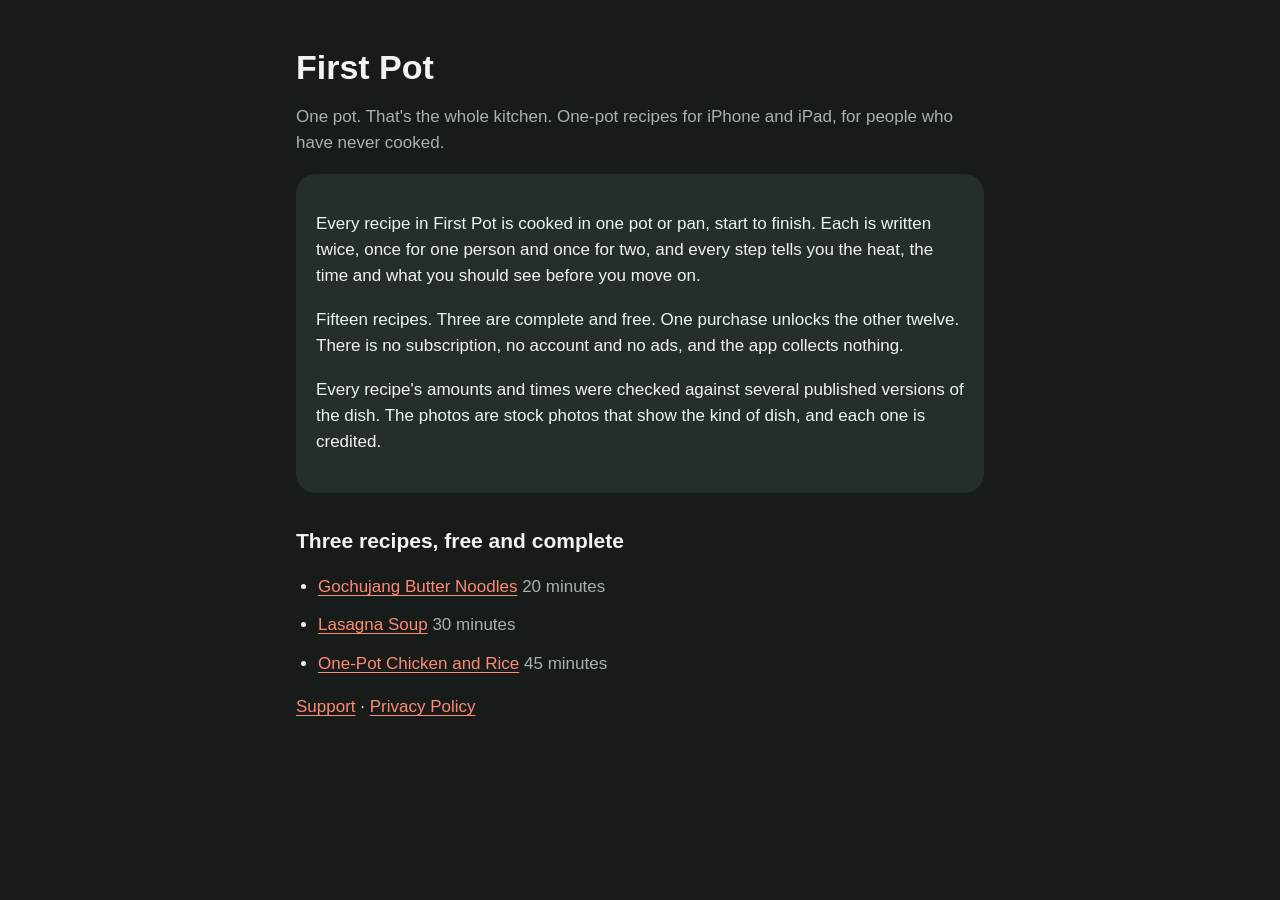
==== index.html @ 1d341f13 "Add the three free recipes as pages, and list them on the home page Co-Authored-By: Claude Fable 5.2" ====
<!doctype html>
<html lang="en">
<head>
<meta charset="utf-8">
<meta name="viewport" content="width=device-width, initial-scale=1">
<title>First Pot</title>
<link rel="stylesheet" href="style.css">
</head>
<body>
<main>
<h1>First Pot</h1>
<p class="muted">One pot. That's the whole kitchen. One-pot recipes for iPhone and iPad, for people who have never cooked.</p>
<div class="card">
<p>Every recipe in First Pot is cooked in one pot or pan, start to finish. Each is written twice, once for one person and once for two, and every step tells you the heat, the time and what you should see before you move on.</p>
<p>Fifteen recipes. Three are complete and free. One purchase unlocks the other twelve. There is no subscription, no account and no ads, and the app collects nothing.</p>
<p>Every recipe's amounts and times were checked against several published versions of the dish. The photos are stock photos that show the kind of dish, and each one is credited.</p>
</div>
<!-- recipes:start -->
<h2>Three recipes, free and complete</h2>
<ul>
<li><a href="recipes/gochujang-butter-noodles.html">Gochujang Butter Noodles</a> <span class="muted">20 minutes</span></li>
<li><a href="recipes/lasagna-soup.html">Lasagna Soup</a> <span class="muted">30 minutes</span></li>
<li><a href="recipes/one-pot-chicken-and-rice.html">One-Pot Chicken and Rice</a> <span class="muted">45 minutes</span></li>
</ul>
<!-- recipes:end -->
<p><a href="support.html">Support</a> &middot; <a href="privacy.html">Privacy Policy</a></p>
</main>
</body>
</html>
---- style.css ----
:root { color-scheme: dark; --bg: #171c1a; --fg: #f1f3ee; --muted: #a9b2ad; --card: #262e2b; --link: #ff8a73; }
* { box-sizing: border-box; }
body { margin: 0; background: var(--bg); color: var(--fg); font: 17px/1.55 -apple-system, BlinkMacSystemFont, "Segoe UI", Roboto, sans-serif; }
main { max-width: 720px; margin: 0 auto; padding: 48px 16px 64px; }
h1 { font-size: 34px; line-height: 1.15; margin: 0 0 8px; font-weight: 600; }
h2 { font-size: 21px; margin: 32px 0 8px; font-weight: 600; }
p, li { color: var(--fg); }
.muted { color: var(--muted); }
.card { background: var(--card); border-radius: 20px; padding: 20px; margin: 16px 0; }
a { color: var(--link); text-underline-offset: 3px; }
nav { display: flex; gap: 16px; margin-bottom: 32px; }
table { width: 100%; border-collapse: collapse; margin: 8px 0 16px; }
th, td { text-align: left; vertical-align: top; padding: 9px 12px 9px 0; border-bottom: 1px solid #3a4440; }
th { color: var(--muted); font-weight: 600; font-size: 15px; }
ol, ul { padding-left: 22px; }
li { margin: 0 0 12px; }
.photo { width: 100%; height: auto; border-radius: 20px; display: block; margin: 16px 0 6px; }
.small { font-size: 14px; margin-top: 0; }
.cue { font-style: normal; color: #7fd1be; }
.facts { margin: 0; display: grid; grid-template-columns: max-content 1fr; gap: 6px 16px; }
.facts dt { color: var(--muted); font-weight: 600; }
.facts dd { margin: 0; }
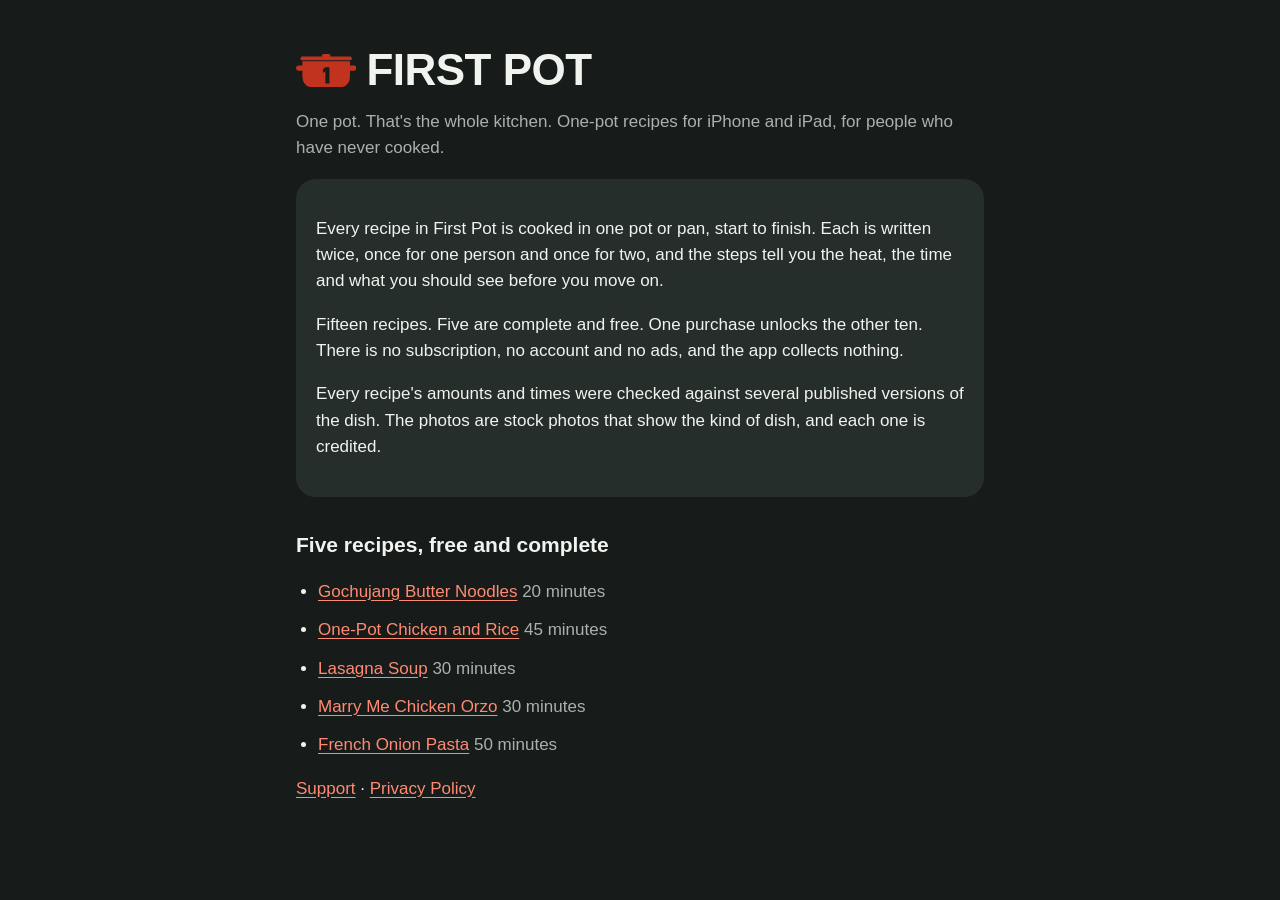
==== commit c6a55ac5: "The 1.1 pages as held for release day Co-Authored-By: Claude Opus 5.5 <noreply@anthropic.com>" ====
--- a/index.html
+++ b/index.html
@@ -8,19 +8,21 @@
 </head>
 <body>
 <main>
-<h1>First Pot</h1>
+<h1 class="wordmark"><svg viewBox="0 0 176 100" aria-hidden="true"><rect x="0.2" y="36.1" width="24.6" height="15.7" rx="7.8"/><rect x="151.2" y="36.1" width="24.6" height="15.7" rx="7.8"/><rect x="13.1" y="10.1" width="149.9" height="11.2" rx="5.6"/><rect x="75.7" y="2.9" width="24.6" height="10.1" rx="5"/><path fill-rule="evenodd" d="M18.65 23.94H157.35V68.05Q157.35 100 125.4 100H50.6Q18.65 100 18.65 68.05ZM97.45 41.4V88.6H85.65V53L78.55 58.5V47L85 41.4Z"/></svg>First Pot</h1>
 <p class="muted">One pot. That's the whole kitchen. One-pot recipes for iPhone and iPad, for people who have never cooked.</p>
 <div class="card">
-<p>Every recipe in First Pot is cooked in one pot or pan, start to finish. Each is written twice, once for one person and once for two, and every step tells you the heat, the time and what you should see before you move on.</p>
-<p>Fifteen recipes. Three are complete and free. One purchase unlocks the other twelve. There is no subscription, no account and no ads, and the app collects nothing.</p>
+<p>Every recipe in First Pot is cooked in one pot or pan, start to finish. Each is written twice, once for one person and once for two, and the steps tell you the heat, the time and what you should see before you move on.</p>
+<p>Fifteen recipes. Five are complete and free. One purchase unlocks the other ten. There is no subscription, no account and no ads, and the app collects nothing.</p>
 <p>Every recipe's amounts and times were checked against several published versions of the dish. The photos are stock photos that show the kind of dish, and each one is credited.</p>
 </div>
 <!-- recipes:start -->
-<h2>Three recipes, free and complete</h2>
+<h2>Five recipes, free and complete</h2>
 <ul>
 <li><a href="recipes/gochujang-butter-noodles.html">Gochujang Butter Noodles</a> <span class="muted">20 minutes</span></li>
+<li><a href="recipes/one-pot-chicken-and-rice.html">One-Pot Chicken and Rice</a> <span class="muted">45 minutes</span></li>
 <li><a href="recipes/lasagna-soup.html">Lasagna Soup</a> <span class="muted">30 minutes</span></li>
-<li><a href="recipes/one-pot-chicken-and-rice.html">One-Pot Chicken and Rice</a> <span class="muted">45 minutes</span></li>
+<li><a href="recipes/marry-me-chicken-orzo.html">Marry Me Chicken Orzo</a> <span class="muted">30 minutes</span></li>
+<li><a href="recipes/french-onion-pasta.html">French Onion Pasta</a> <span class="muted">50 minutes</span></li>
 </ul>
 <!-- recipes:end -->
 <p><a href="support.html">Support</a> &middot; <a href="privacy.html">Privacy Policy</a></p>
--- a/style.css
+++ b/style.css
@@ -4,6 +4,10 @@
 main { max-width: 720px; margin: 0 auto; padding: 48px 16px 64px; }
 h1 { font-size: 34px; line-height: 1.15; margin: 0 0 8px; font-weight: 600; }
 h2 { font-size: 21px; margin: 32px 0 8px; font-weight: 600; }
+/* The name as the app draws it: the chili pot with a 1 cut out of it, beside FIRST POT in heavy condensed capitals.
+   The system's own condensed cut where there is one; no font is downloaded. */
+.wordmark { display: flex; align-items: center; gap: 10px; font-family: -apple-system, BlinkMacSystemFont, "Helvetica Neue", "Arial Narrow", sans-serif-condensed, "Roboto Condensed", sans-serif; font-size: 44px; font-weight: 900; font-stretch: condensed; text-transform: uppercase; letter-spacing: -0.5px; line-height: 1; }
+.wordmark svg { height: 0.78em; width: auto; flex: none; fill: #c2331f; }
 p, li { color: var(--fg); }
 .muted { color: var(--muted); }
 .card { background: var(--card); border-radius: 20px; padding: 20px; margin: 16px 0; }
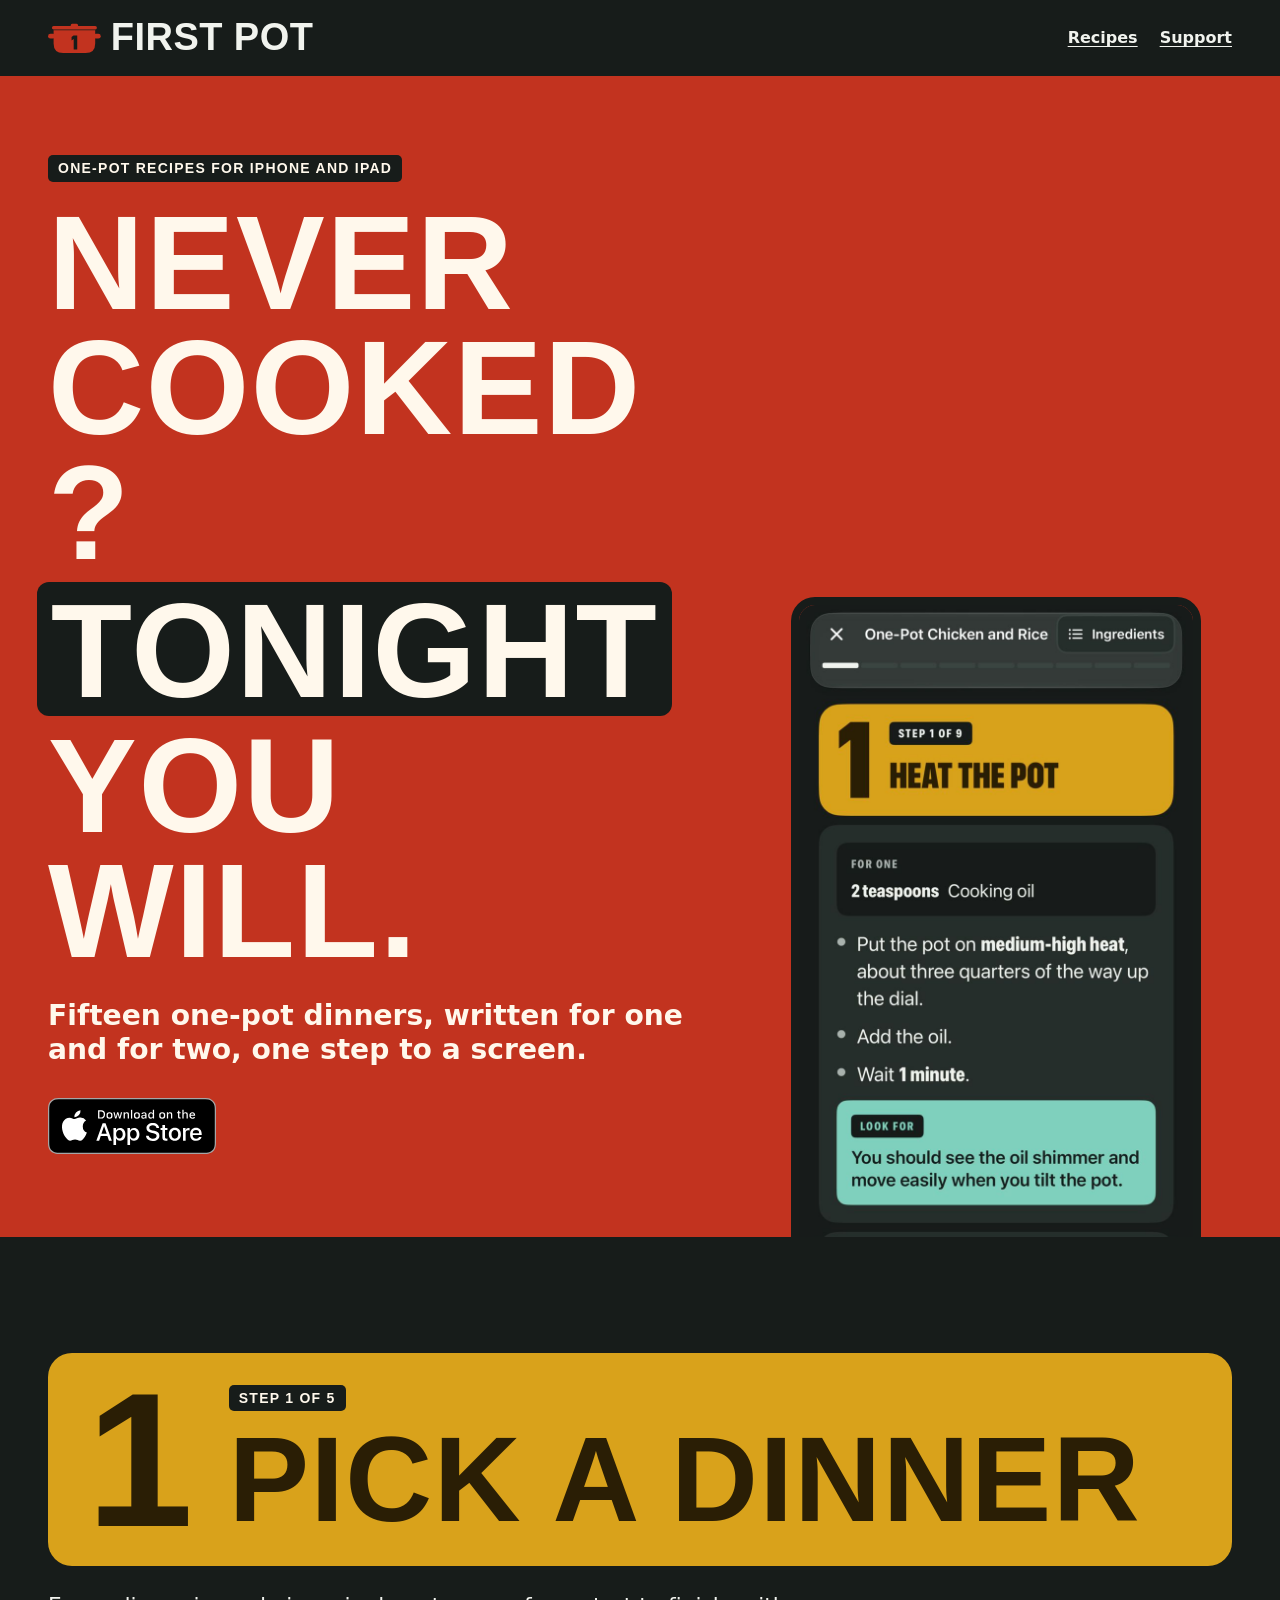
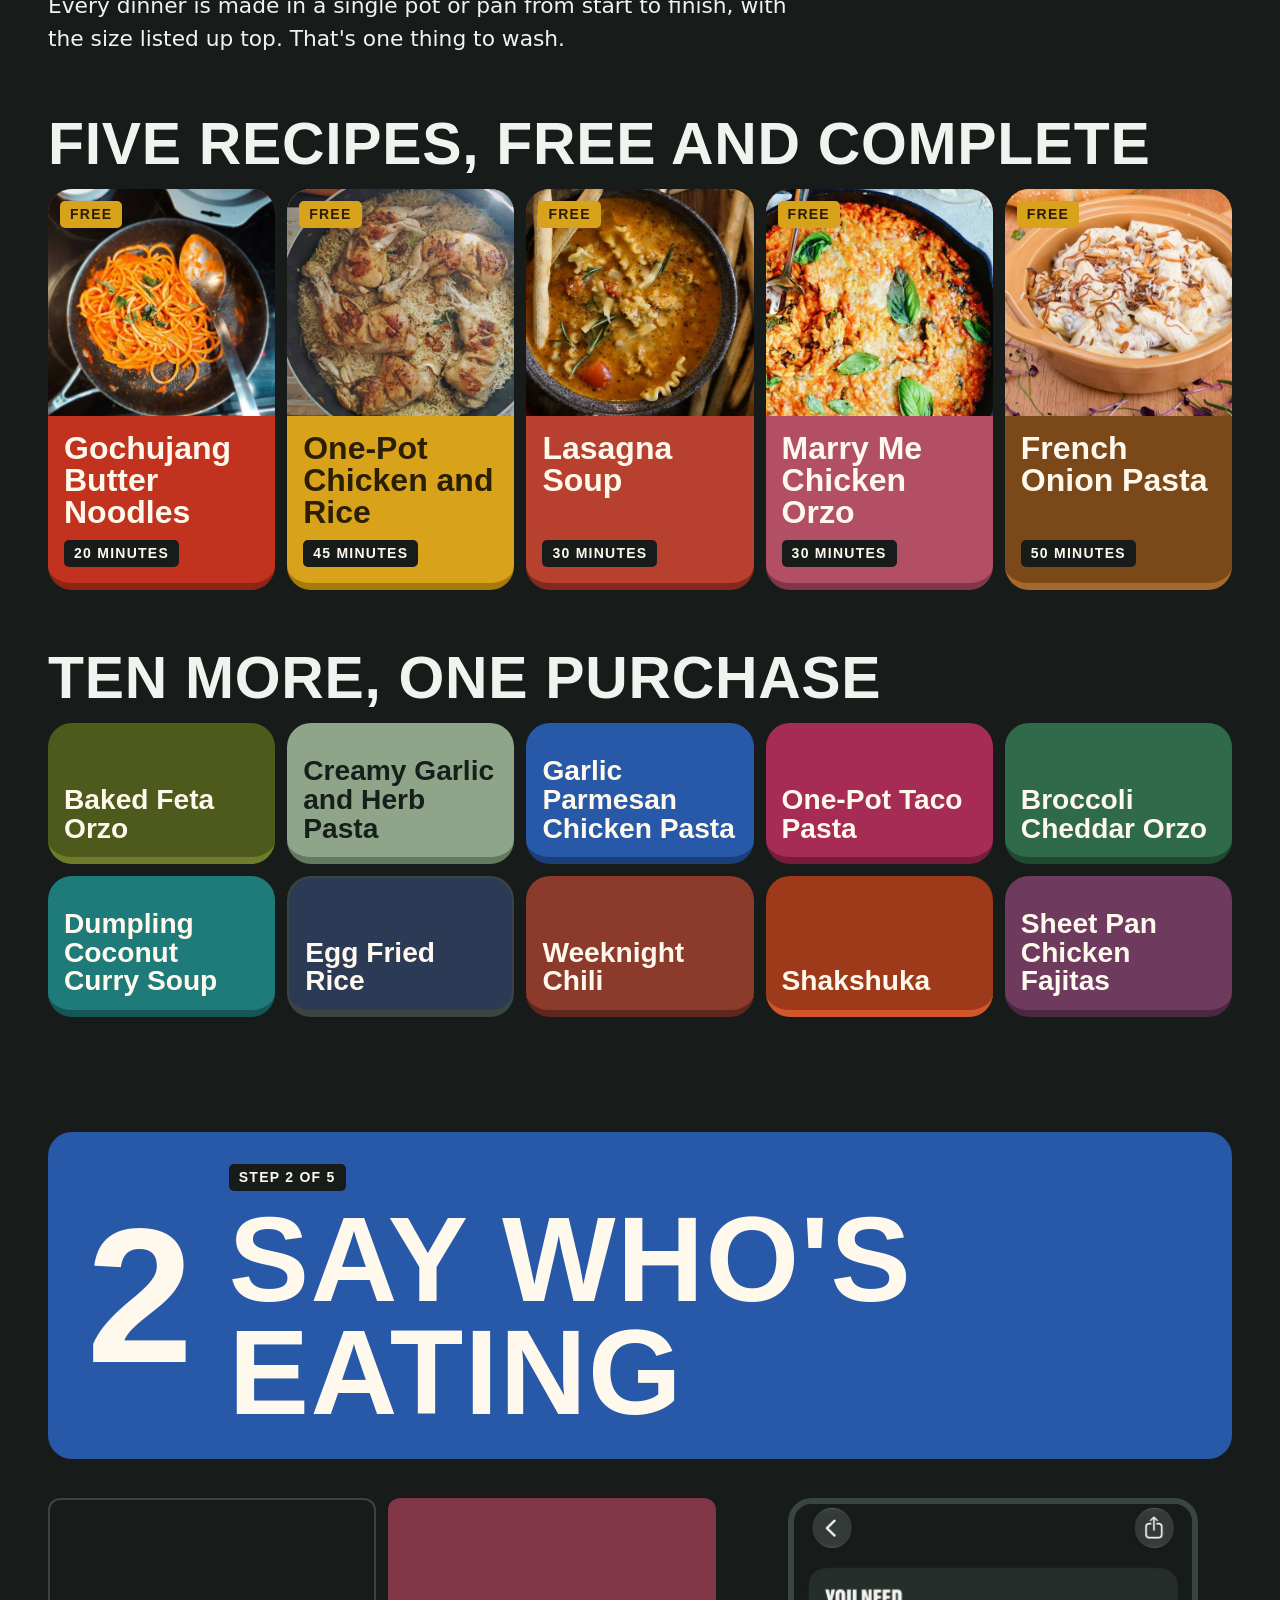
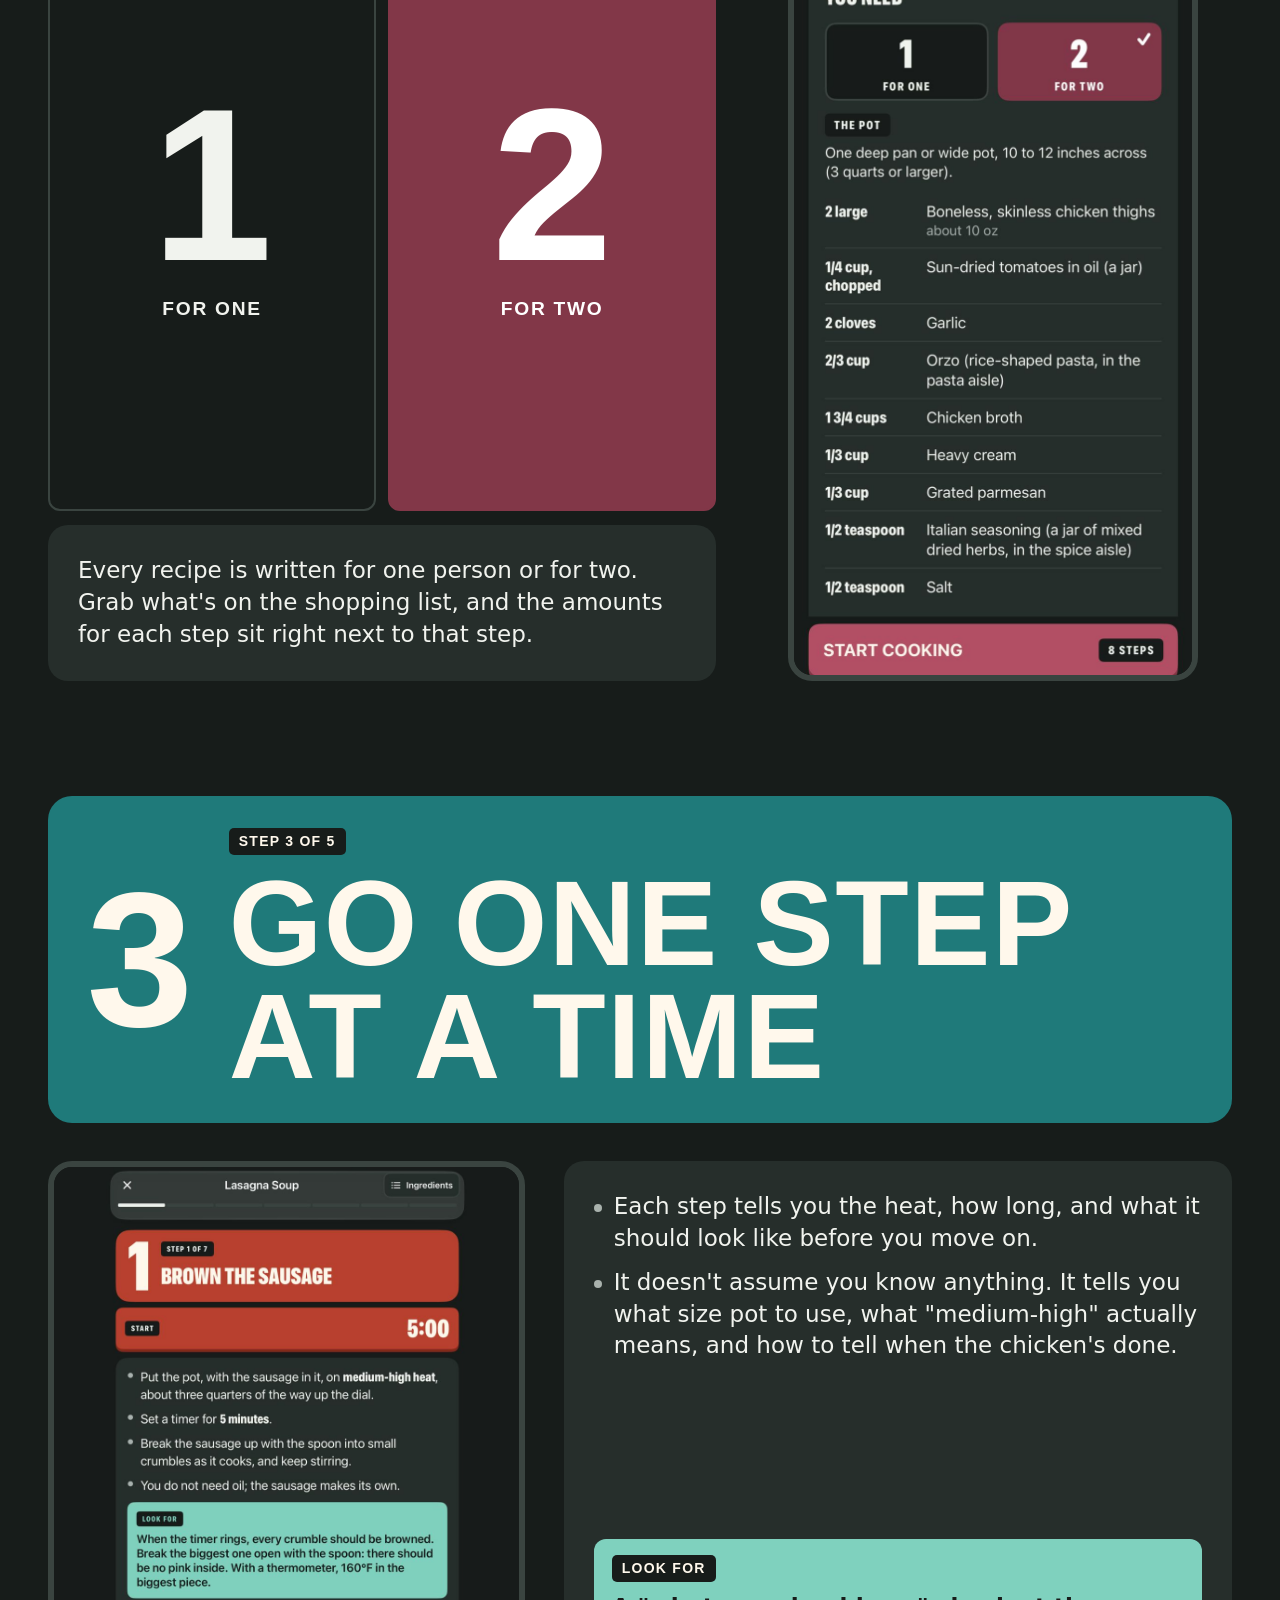
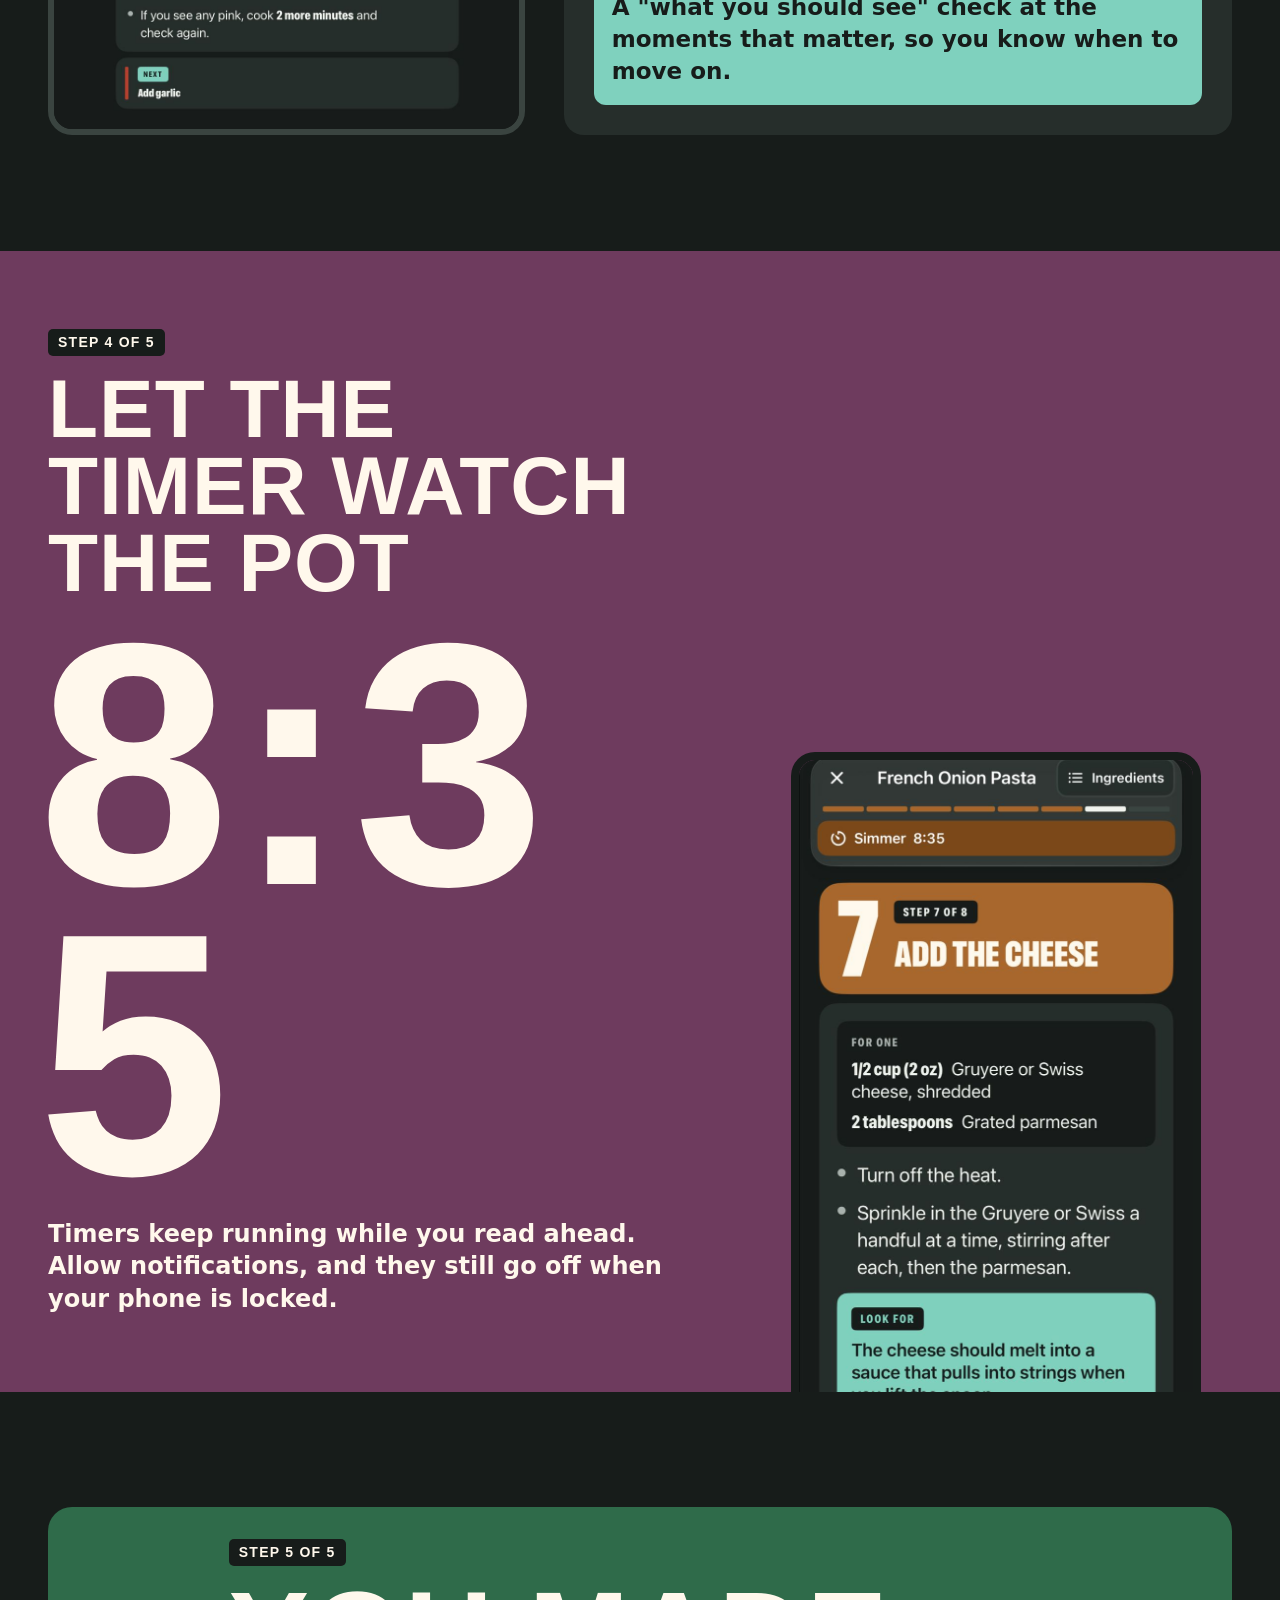
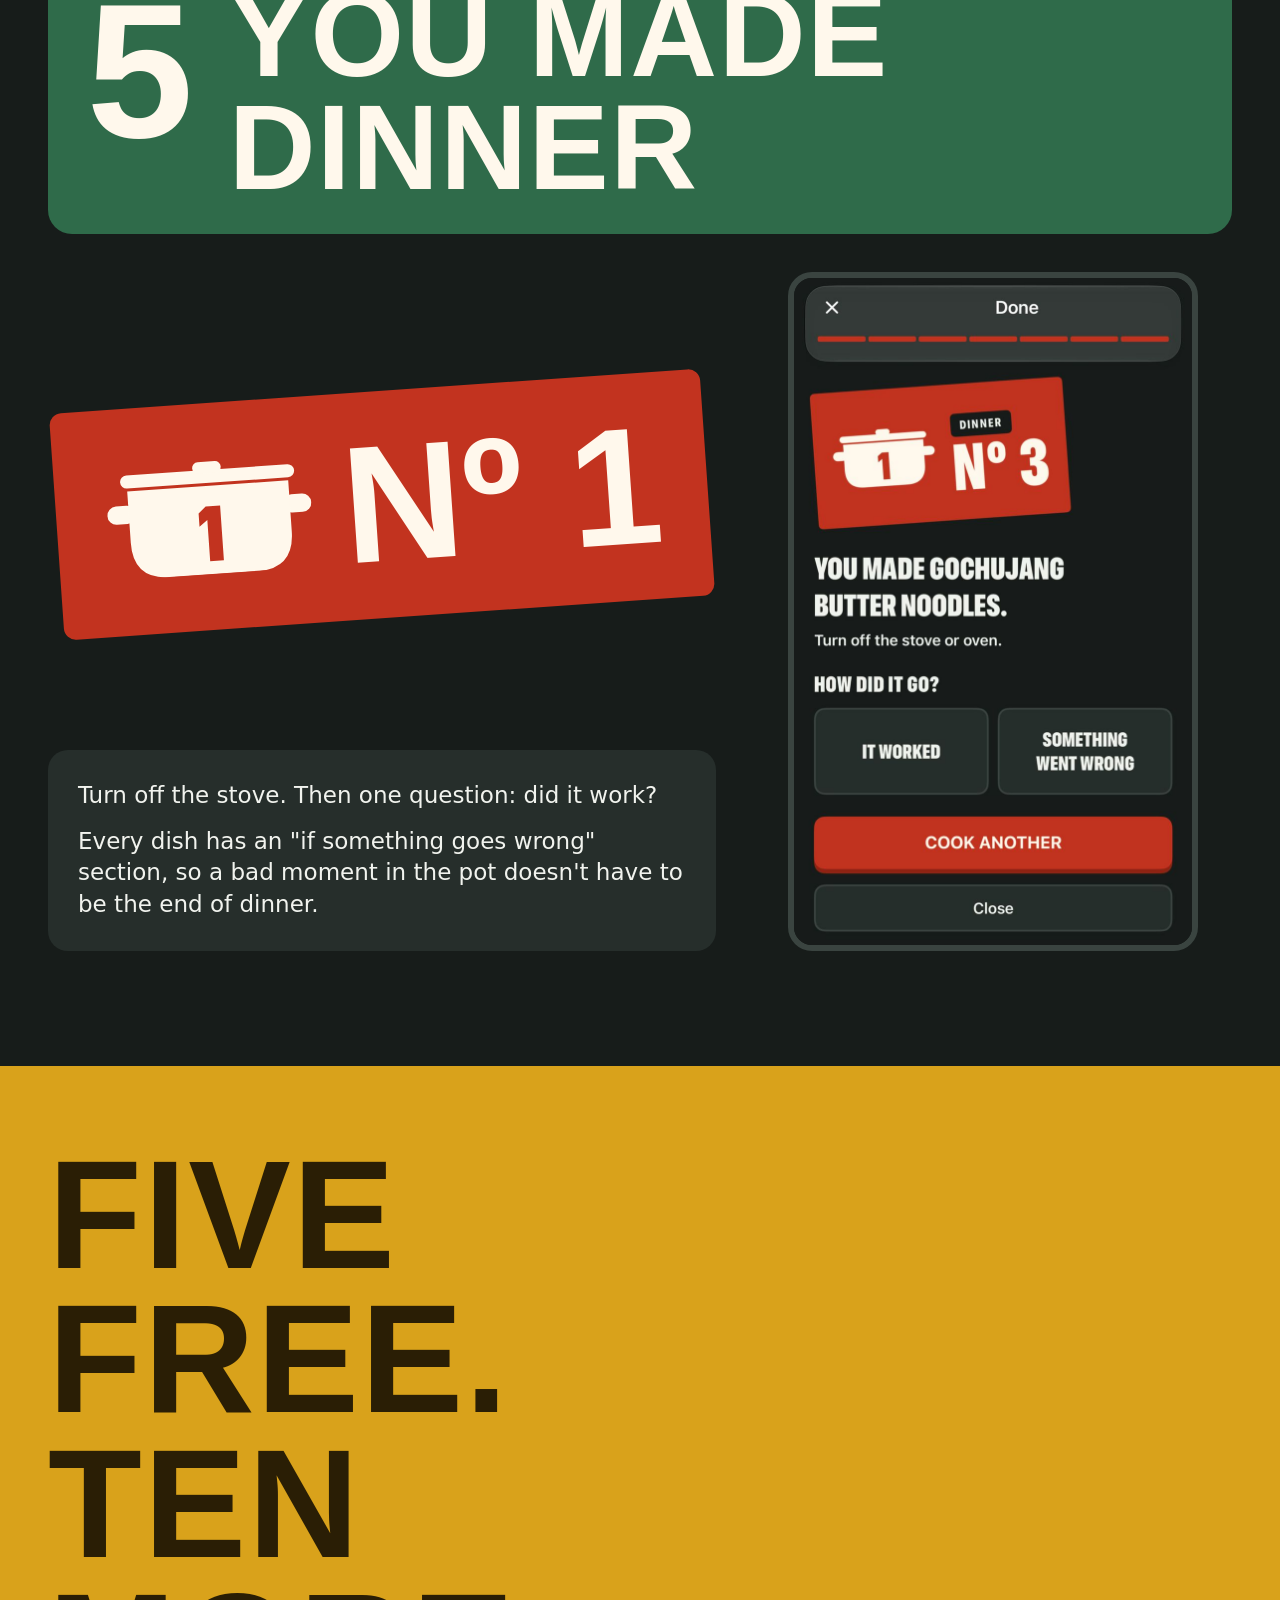
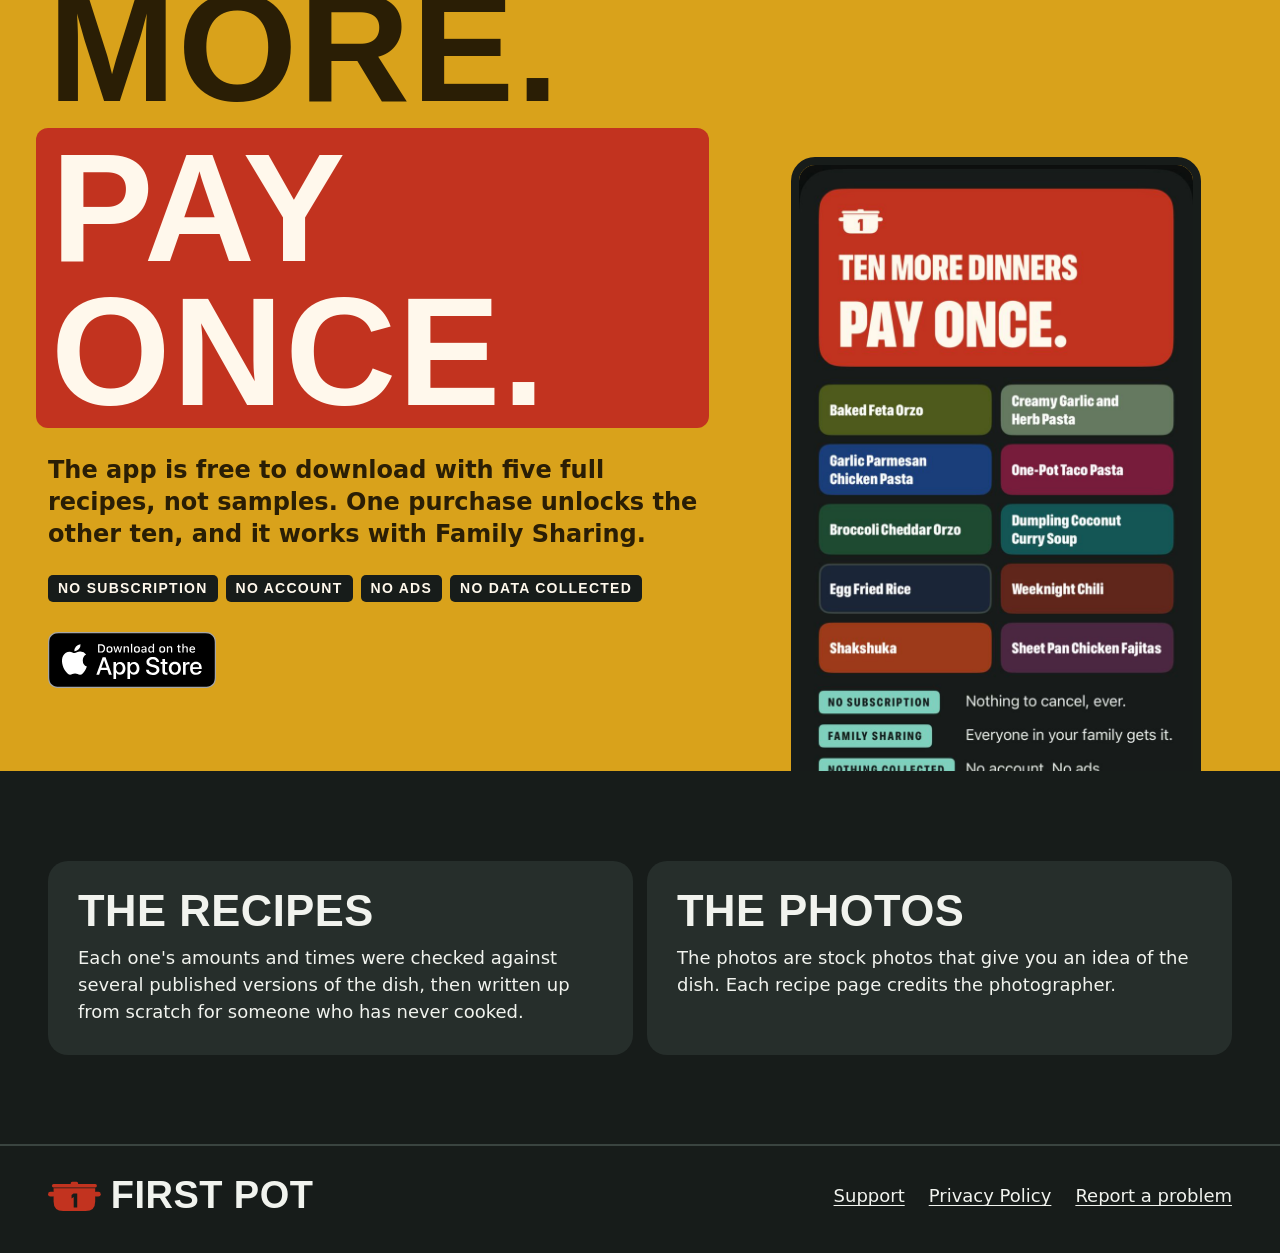
==== commit 069e2760: "Redesign the site in the app's cast-iron and enamel look A new home page that runs like cook mode, a" ====
--- a/index.html
+++ b/index.html
@@ -3,18 +3,51 @@
 <head>
 <meta charset="utf-8">
 <meta name="viewport" content="width=device-width, initial-scale=1">
-<title>First Pot</title>
-<link rel="stylesheet" href="style.css">
+<title>First Pot: One-Pot Recipes for People Who Have Never Cooked</title>
+<meta name="description" content="Never cooked? Tonight you will. Fifteen one-pot dinners for iPhone and iPad, written for one and for two, one step to a screen. Five are free. One purchase unlocks the other ten.">
+<meta name="theme-color" content="#171C1A">
+<link rel="canonical" href="https://firstpot.app/">
+<link rel="icon" type="image/png" sizes="32x32" href="favicon-32.png">
+<link rel="apple-touch-icon" href="apple-touch-icon.png">
+<meta property="og:type" content="website">
+<meta property="og:site_name" content="First Pot">
+<meta property="og:title" content="First Pot: Never cooked? Tonight you will.">
+<meta property="og:description" content="Fifteen one-pot dinners, written for one and for two, one step to a screen. Five are free. One purchase unlocks the other ten.">
+<meta property="og:url" content="https://firstpot.app/">
+<meta property="og:image" content="https://firstpot.app/img/og.jpg">
+<meta property="og:image:width" content="1200">
+<meta property="og:image:height" content="630">
+<meta property="og:image:alt" content="First Pot. Never cooked? Tonight you will.">
+<meta name="twitter:card" content="summary_large_image">
+<meta name="twitter:title" content="First Pot: Never cooked? Tonight you will.">
+<meta name="twitter:description" content="Fifteen one-pot dinners, written for one and for two, one step to a screen. Five are free. One purchase unlocks the other ten.">
+<meta name="twitter:image" content="https://firstpot.app/img/og.jpg">
+<link rel="stylesheet" href="site.css">
 </head>
 <body>
-<main>
-<h1 class="wordmark"><svg viewBox="0 0 176 100" aria-hidden="true"><rect x="0.2" y="36.1" width="24.6" height="15.7" rx="7.8"/><rect x="151.2" y="36.1" width="24.6" height="15.7" rx="7.8"/><rect x="13.1" y="10.1" width="149.9" height="11.2" rx="5.6"/><rect x="75.7" y="2.9" width="24.6" height="10.1" rx="5"/><path fill-rule="evenodd" d="M18.65 23.94H157.35V68.05Q157.35 100 125.4 100H50.6Q18.65 100 18.65 68.05ZM97.45 41.4V88.6H85.65V53L78.55 58.5V47L85 41.4Z"/></svg>First Pot</h1>
-<p class="muted">One pot. That's the whole kitchen. One-pot recipes for iPhone and iPad, for people who have never cooked.</p>
-<div class="card">
-<p>Every recipe in First Pot is cooked in one pot or pan, start to finish. Each is written twice, once for one person and once for two, and the steps tell you the heat, the time and what you should see before you move on.</p>
-<p>Fifteen recipes. Five are complete and free. One purchase unlocks the other ten. There is no subscription, no account and no ads, and the app collects nothing.</p>
-<p>Every recipe's amounts and times were checked against several published versions of the dish. The photos are stock photos that show the kind of dish, and each one is credited.</p>
+<a class="skip" href="#main">Skip to content</a>
+<header class="bar">
+<a class="wordmark" href="index.html" aria-label="First Pot, home"><svg viewBox="0 0 176 100" aria-hidden="true"><rect x="0.2" y="36.1" width="24.6" height="15.7" rx="7.8"/><rect x="151.2" y="36.1" width="24.6" height="15.7" rx="7.8"/><rect x="13.1" y="10.1" width="149.9" height="11.2" rx="5.6"/><rect x="75.7" y="2.9" width="24.6" height="10.1" rx="5"/><path fill-rule="evenodd" d="M18.65 23.94H157.35V68.05Q157.35 100 125.4 100H50.6Q18.65 100 18.65 68.05ZM97.45 41.4V88.6H85.65V53L78.55 58.5V47L85 41.4Z"/></svg><span>First Pot</span></a>
+<nav aria-label="Main"><a href="#recipes">Recipes</a><a href="support.html">Support</a></nav>
+</header>
+<main id="main">
+
+<section class="open">
+<div class="open-in">
+<div class="open-text">
+<p class="stamp">One-pot recipes for iPhone and iPad</p>
+<h1><span>Never cooked?</span> <span class="block">Tonight</span> <span>you will.</span></h1>
+<p class="lede">Fifteen one-pot dinners, written for one and for two, one step to a screen.</p>
+<a class="badge" href="https://apps.apple.com/app/id6834797982"><img src="img/badge-black.svg" width="166" height="56" alt="Download on the App Store"></a>
 </div>
+<div class="open-shot"><img src="img/screen-step.jpg" width="800" height="1550" fetchpriority="high" alt="A cooking step in First Pot: step 1 of 9, Heat the pot, with the oil to measure, the heat to use, and what you should see before moving on."></div>
+</div>
+</section>
+
+<section class="step" id="recipes" aria-labelledby="s1">
+<header class="slab e-mustard"><span class="num" aria-hidden="true">1</span><div><p class="stamp">Step 1 of 5</p><h2 id="s1">Pick a dinner</h2></div></header>
+<p class="intro">Every dinner is made in a single pot or pan from start to finish, with the size listed up top. That's one thing to wash.</p>
+<div class="free">
 <!-- recipes:start -->
 <h2>Five recipes, free and complete</h2>
 <ul>
@@ -25,7 +58,95 @@
 <li><a href="recipes/french-onion-pasta.html">French Onion Pasta</a> <span class="muted">50 minutes</span></li>
 </ul>
 <!-- recipes:end -->
-<p><a href="support.html">Support</a> &middot; <a href="privacy.html">Privacy Policy</a></p>
+</div>
+<div class="more">
+<h2>Ten more, one purchase</h2>
+<ul>
+<li class="e-olive">Baked Feta Orzo</li>
+<li class="e-sage">Creamy Garlic and Herb Pasta</li>
+<li class="e-cobalt">Garlic Parmesan Chicken Pasta</li>
+<li class="e-berry">One-Pot Taco Pasta</li>
+<li class="e-forest">Broccoli Cheddar Orzo</li>
+<li class="e-teal">Dumpling Coconut Curry Soup</li>
+<li class="e-ink">Egg Fried Rice</li>
+<li class="e-brick">Weeknight Chili</li>
+<li class="e-paprika">Shakshuka</li>
+<li class="e-plum">Sheet Pan Chicken Fajitas</li>
+</ul>
+</div>
+</section>
+
+<section class="step" aria-labelledby="s2">
+<header class="slab e-cobalt"><span class="num" aria-hidden="true">2</span><div><p class="stamp">Step 2 of 5</p><h2 id="s2">Say who's eating</h2></div></header>
+<div class="work">
+<div class="words">
+<div class="tiles" aria-hidden="true"><div class="tile"><b>1</b><span>For one</span></div><div class="tile on"><b>2</b><span>For two</span></div></div>
+<div class="panel"><p>Every recipe is written for one person or for two. Grab what's on the shopping list, and the amounts for each step sit right next to that step.</p></div>
+</div>
+<div class="shot"><img src="img/screen-servings.jpg" width="800" height="1550" loading="lazy" alt="The You need screen: a choice of for one or for two above the pot size and a list of ingredients with their amounts."></div>
+</div>
+</section>
+
+<section class="step" aria-labelledby="s3">
+<header class="slab e-teal"><span class="num" aria-hidden="true">3</span><div><p class="stamp">Step 3 of 5</p><h2 id="s3">Go one step at a time</h2></div></header>
+<div class="work flip">
+<div class="words">
+<div class="panel">
+<ul class="lines">
+<li>Each step tells you the heat, how long, and what it should look like before you move on.</li>
+<li>It doesn't assume you know anything. It tells you what size pot to use, what "medium-high" actually means, and how to tell when the chicken's done.</li>
+</ul>
+<div class="look"><span class="stamp">Look for</span>A "what you should see" check at the moments that matter, so you know when to move on.</div>
+</div>
+</div>
+<div class="shot wide"><img src="img/screen-ipad.jpg" width="1000" height="1208" loading="lazy" alt="First Pot on iPad: step 1 of 7, Brown the sausage, with a five-minute timer, plain instructions and a Look for panel."></div>
+</div>
+</section>
+
+<section class="field" aria-labelledby="s4">
+<div class="field-in">
+<div class="field-text">
+<p class="stamp">Step 4 of 5</p>
+<h2 id="s4">Let the timer watch the pot</h2>
+<p class="clock" aria-hidden="true">8:35</p>
+<p class="say">Timers keep running while you read ahead. Allow notifications, and they still go off when your phone is locked.</p>
+</div>
+<div class="field-shot"><img src="img/screen-timer.jpg" width="800" height="1517" loading="lazy" alt="Step 7 of 8, Add the cheese, with a simmer timer still running at the top of the screen."></div>
+</div>
+</section>
+
+<section class="step" aria-labelledby="s5">
+<header class="slab e-forest"><span class="num" aria-hidden="true">5</span><div><p class="stamp">Step 5 of 5</p><h2 id="s5">You made dinner</h2></div></header>
+<div class="work">
+<div class="words">
+<div class="plate" aria-hidden="true"><svg viewBox="0 0 176 100" aria-hidden="true"><rect x="0.2" y="36.1" width="24.6" height="15.7" rx="7.8"/><rect x="151.2" y="36.1" width="24.6" height="15.7" rx="7.8"/><rect x="13.1" y="10.1" width="149.9" height="11.2" rx="5.6"/><rect x="75.7" y="2.9" width="24.6" height="10.1" rx="5"/><path fill-rule="evenodd" d="M18.65 23.94H157.35V68.05Q157.35 100 125.4 100H50.6Q18.65 100 18.65 68.05ZM97.45 41.4V88.6H85.65V53L78.55 58.5V47L85 41.4Z"/></svg><b>N&ordm; 1</b></div>
+<div class="panel"><p>Turn off the stove. Then one question: did it work?</p><p>Every dish has an "if something goes wrong" section, so a bad moment in the pot doesn't have to be the end of dinner.</p></div>
+</div>
+<div class="shot"><img src="img/screen-finish.jpg" width="800" height="1340" loading="lazy" alt="The finish screen: You made Gochujang Butter Noodles, with the question How did it go, and buttons for It worked and Something went wrong."></div>
+</div>
+</section>
+
+<section class="deal" aria-labelledby="deal">
+<div class="deal-in">
+<div class="deal-text">
+<h2 id="deal"><span>Five free.</span> <span>Ten more.</span> <span class="block">Pay once.</span></h2>
+<p class="say">The app is free to download with five full recipes, not samples. One purchase unlocks the other ten, and it works with Family Sharing.</p>
+<ul class="nos"><li class="stamp">No subscription</li><li class="stamp">No account</li><li class="stamp">No ads</li><li class="stamp">No data collected</li></ul>
+<a class="badge" href="https://apps.apple.com/app/id6834797982"><img src="img/badge-black.svg" width="166" height="56" loading="lazy" alt="Download on the App Store"></a>
+</div>
+<div class="deal-shot"><img src="img/screen-paywall.jpg" width="800" height="1550" loading="lazy" alt="The unlock screen: ten more dinners, pay once, with the ten recipes listed."></div>
+</div>
+</section>
+
+<section class="about" aria-label="About the recipes and photos">
+<div class="panel"><h2>The recipes</h2><p>Each one's amounts and times were checked against several published versions of the dish, then written up from scratch for someone who has never cooked.</p></div>
+<div class="panel"><h2>The photos</h2><p>The photos are stock photos that give you an idea of the dish. Each recipe page credits the photographer.</p></div>
+</section>
+
 </main>
+<footer class="foot"><div class="foot-in">
+<a class="wordmark" href="index.html" aria-label="First Pot, home"><svg viewBox="0 0 176 100" aria-hidden="true"><rect x="0.2" y="36.1" width="24.6" height="15.7" rx="7.8"/><rect x="151.2" y="36.1" width="24.6" height="15.7" rx="7.8"/><rect x="13.1" y="10.1" width="149.9" height="11.2" rx="5.6"/><rect x="75.7" y="2.9" width="24.6" height="10.1" rx="5"/><path fill-rule="evenodd" d="M18.65 23.94H157.35V68.05Q157.35 100 125.4 100H50.6Q18.65 100 18.65 68.05ZM97.45 41.4V88.6H85.65V53L78.55 58.5V47L85 41.4Z"/></svg><span>First Pot</span></a>
+<nav aria-label="Footer"><a href="support.html">Support</a><a href="privacy.html">Privacy Policy</a><a href="https://github.com/amgarcia2235/firstpot-site/issues">Report a problem</a></nav>
+</div></footer>
 </body>
 </html>
--- a/site.css
+++ b/site.css
@@ -0,0 +1,245 @@
+/* First Pot. The app's rules, on the web:
+   the ground is cast iron; colour is enamel, always a solid fill; words sit on opaque panels;
+   corners come from one scale (24, 20, 12, 5). No gradients, blur, pale tints or soft shadows.
+   style.css stays as it is for the recipe pages. */
+
+:root {
+  color-scheme: dark;
+  --iron: #171c1a;
+  --surface: #262e2b;
+  --line: #3a4440;
+  --ink: #f1f3ee;
+  --soft: #a9b2ad;
+  --cream: #fff8ec;
+  --mint: #7fd1be;
+  --chili: #c2331f;
+  --chili-deep: #8e2414;
+  --mustard: #d9a21b;
+  --mustard-ink: #2a1e05;
+  --r-card: 24px;
+  --r-panel: 20px;
+  --r-inner: 12px;
+  --r-stamp: 5px;
+  --gutter: clamp(16px, 4vw, 48px);
+  --page: min(1240px, 100% - 2 * var(--gutter));
+  --sans: system-ui, -apple-system, BlinkMacSystemFont, "Segoe UI", Roboto, "Helvetica Neue", Arial, sans-serif;
+  --cut: BlinkMacSystemFont, -apple-system, "Roboto Condensed", "Arial Narrow", sans-serif-condensed, Impact, "Helvetica Neue", sans-serif;
+}
+
+*, *::before, *::after { box-sizing: border-box; }
+html { background: var(--iron); -webkit-text-size-adjust: 100%; scroll-behavior: smooth; }
+body { margin: 0; background: var(--iron); color: var(--ink); font: 400 18px/1.5 var(--sans); overflow-wrap: break-word; }
+img, svg { display: block; max-width: 100%; }
+img { height: auto; }
+p { margin: 0; }
+ul { margin: 0; padding: 0; list-style: none; }
+a { color: var(--mint); text-underline-offset: 3px; }
+:focus-visible { outline: 3px solid var(--cream); outline-offset: 3px; border-radius: var(--r-stamp); }
+
+/* The two branded cuts of the system font. */
+.cut, h1, h2, .num, .clock, .wordmark {
+  font-family: var(--cut);
+  font-weight: 900;
+  font-stretch: 75%;
+  font-variation-settings: "wdth" 30;
+  text-transform: uppercase;
+  line-height: .94;
+  letter-spacing: .012em;
+  text-wrap: balance;
+}
+.stamp, .free li::after, .free .muted {
+  display: inline-block;
+  padding: 5px 10px;
+  border-radius: var(--r-stamp);
+  background: var(--iron);
+  color: var(--cream);
+  font-family: var(--cut);
+  font-size: 14px;
+  font-weight: 800;
+  font-stretch: 75%;
+  letter-spacing: .09em;
+  line-height: 1.2;
+  text-transform: uppercase;
+}
+
+.skip { position: absolute; left: 16px; top: -80px; z-index: 10; padding: 10px 16px; border-radius: var(--r-stamp); background: var(--cream); color: var(--iron); font-weight: 700; }
+.skip:focus { top: 12px; }
+
+/* Top of the page */
+.bar { width: var(--page); margin-inline: auto; display: flex; align-items: center; justify-content: space-between; gap: 16px; min-height: 76px; }
+.wordmark { display: inline-flex; align-items: center; gap: 10px; white-space: nowrap; color: var(--ink); font-size: 38px; text-decoration: none; }
+.wordmark svg { width: auto; height: 30px; flex: none; fill: var(--chili); }
+.bar nav { display: flex; gap: 22px; }
+.bar nav a { color: var(--ink); font-weight: 600; font-size: 16px; padding: 10px 0; }
+
+/* Opening slab: solid chili, the first screen rising out of it */
+.open { background: var(--chili); color: var(--cream); overflow: hidden; }
+.open-in { width: var(--page); margin-inline: auto; display: grid; grid-template-columns: minmax(0, 7fr) minmax(0, 5fr); gap: clamp(24px, 4vw, 64px); align-items: end; padding-top: clamp(36px, 6vw, 84px); }
+.open-text { padding-bottom: clamp(40px, 6vw, 84px); }
+h1 { margin: 18px 0 0; font-size: clamp(76px, 10.4vw, 150px); }
+h1 span { display: block; }
+h1 .block { width: fit-content; margin: .05em 0 .05em -.08em; padding: .05em .1em .02em; border-radius: var(--r-inner); background: var(--iron); }
+.lede { max-width: 25em; margin-top: 26px; font-size: clamp(24px, 2.2vw, 30px); font-weight: 700; line-height: 1.22; }
+.badge { display: inline-block; margin-top: 30px; }
+.badge img { width: auto; height: 56px; }
+.open-shot { justify-self: center; width: min(100%, 410px); height: clamp(460px, 50vw, 660px); overflow: hidden; border: 8px solid var(--iron); border-bottom: 0; border-radius: var(--r-card) var(--r-card) 0 0; background: var(--iron); }
+
+/* The page runs like the app's cook mode: a numbered enamel slab for each step */
+.step { width: var(--page); margin-inline: auto; padding-top: clamp(64px, 9vw, 128px); }
+.slab { display: flex; align-items: center; gap: clamp(16px, 2.6vw, 34px); padding: clamp(18px, 2.4vw, 30px) clamp(20px, 3vw, 40px); border-radius: var(--r-card); background: var(--e); color: var(--on); }
+.num { flex: none; font-size: clamp(104px, 15vw, 208px); line-height: .8; }
+.slab h2 { margin: 12px 0 0; font-size: clamp(46px, 9.4vw, 136px); }
+.intro { max-width: 34em; margin-top: 24px; font-size: clamp(19px, 1.7vw, 22px); }
+
+.e-mustard { --e: var(--mustard); --on: var(--mustard-ink); --lip: #a87a0c; }
+.e-cobalt { --e: #2759a8; --on: var(--cream); --lip: #1a3e7a; }
+.e-teal { --e: #1f7a7a; --on: var(--cream); --lip: #145656; }
+.e-forest { --e: #2f6b4a; --on: var(--cream); --lip: #1f4a32; }
+.e-sage { --e: #8fa58a; --on: #15201a; --lip: #64795f; }
+.e-berry { --e: #a62b55; --on: var(--cream); --lip: #771c3b; }
+.e-ink { --e: #2b3a55; --on: var(--cream); --lip: #1b2538; }
+.e-brick { --e: #8c3a2b; --on: var(--cream); --lip: #61261b; }
+.e-plum { --e: #6e3b5e; --on: var(--cream); --lip: #4c2741; }
+/* These three keep cream type at 4.5:1 only on their deep shade, so the deep shade is the face. */
+.e-olive { --e: #4d5a1b; --on: var(--cream); --lip: #6f7d2b; }
+.e-paprika { --e: #9c3a19; --on: var(--cream); --lip: #d2552b; }
+
+/* Step 1: the shelf. The list inside the markers is written by scripts/build_site.py, so it is styled as it comes. */
+.free h2, .more h2 { margin: clamp(36px, 5vw, 60px) 0 18px; font-size: clamp(36px, 4.6vw, 60px); }
+.free ul, .more ul { display: grid; grid-template-columns: repeat(5, minmax(0, 1fr)); gap: 12px; }
+.free li { --e: #1f7a7a; --on: var(--cream); --lip: #145656; position: relative; display: flex; flex-direction: column; overflow: hidden; border-bottom: 7px solid var(--lip); border-radius: var(--r-card); background: var(--e); transition: transform .12s ease-out; }
+.free li::before { content: ""; aspect-ratio: 1; background: var(--lip) center / cover no-repeat; }
+.free li::after { content: "Free"; pointer-events: none; position: absolute; top: 12px; left: 12px; background: var(--mustard); color: var(--mustard-ink); }
+.free li a { flex: 1; padding: 16px 16px 12px; color: var(--on); font-family: var(--cut); font-size: clamp(27px, 2.5vw, 33px); font-weight: 900; font-stretch: 75%; font-variation-settings: "wdth" 40; line-height: 1; text-decoration: none; }
+.free li a::after { content: ""; position: absolute; inset: 0; border-radius: var(--r-card); }
+.free li a:focus-visible { outline: none; }
+.free li a:focus-visible::after { border: 4px solid var(--iron); outline: 3px solid var(--cream); outline-offset: -7px; }
+.free .muted { align-self: flex-start; margin: 0 16px 16px; }
+.free li:hover { transform: translateY(4px); }
+.free li:has(a[href*="gochujang-butter-noodles"]) { --e: #c2331f; --on: var(--cream); --lip: #8e2414; }
+.free li:has(a[href*="one-pot-chicken-and-rice"]) { --e: #d9a21b; --on: var(--mustard-ink); --lip: #a87a0c; }
+.free li:has(a[href*="lasagna-soup"]) { --e: #b8402e; --on: var(--cream); --lip: #85291c; }
+.free li:has(a[href*="marry-me-chicken-orzo"]) { --e: #b24f64; --on: var(--cream); --lip: #823748; }
+.free li:has(a[href*="french-onion-pasta"]) { --e: #7a4819; --on: var(--cream); --lip: #a8672c; }
+.free li:has(a[href*="gochujang-butter-noodles"])::before { background-image: url("img/shelf/gochujang-butter-noodles.jpg"); }
+.free li:has(a[href*="one-pot-chicken-and-rice"])::before { background-image: url("img/shelf/one-pot-chicken-and-rice.jpg"); }
+.free li:has(a[href*="lasagna-soup"])::before { background-image: url("img/shelf/lasagna-soup.jpg"); }
+.free li:has(a[href*="marry-me-chicken-orzo"])::before { background-image: url("img/shelf/marry-me-chicken-orzo.jpg"); }
+.free li:has(a[href*="french-onion-pasta"])::before { background-image: url("img/shelf/french-onion-pasta.jpg"); }
+
+.more li { display: flex; align-items: flex-end; min-height: clamp(104px, 11vw, 148px); padding: 14px 16px; border-bottom: 7px solid var(--lip); border-radius: var(--r-card); background: var(--e); color: var(--on); font-family: var(--cut); font-size: clamp(24px, 2.2vw, 29px); font-weight: 900; font-stretch: 75%; font-variation-settings: "wdth" 40; line-height: 1.02; }
+.more li.e-ink { border: 2px solid var(--line); border-bottom-width: 7px; }
+
+/* Steps 2, 3 and 5: a slab, an opaque panel and the real screen */
+.work { display: grid; grid-template-columns: minmax(0, 7fr) minmax(0, 5fr); gap: clamp(20px, 3vw, 40px); align-items: stretch; margin-top: clamp(20px, 3vw, 40px); }
+.work.flip { grid-template-columns: minmax(0, 5fr) minmax(0, 7fr); }
+.work.flip .words { order: 2; }
+.words { display: grid; grid-template-rows: 1fr auto; gap: 14px; }
+.work.flip .words { grid-template-rows: 1fr; }
+.work .panel { font-size: clamp(19px, 1.8vw, 24px); line-height: 1.38; }
+.work.flip .panel { display: flex; flex-direction: column; justify-content: space-between; gap: 18px; }
+.panel { padding: clamp(20px, 2.4vw, 30px); border-radius: var(--r-panel); background: var(--surface); }
+.panel p + p { margin-top: 14px; }
+.lines li { position: relative; padding-left: 20px; }
+.lines li + li { margin-top: 12px; }
+.lines li::before { content: ""; position: absolute; left: 0; top: .55em; width: 8px; height: 8px; border-radius: var(--r-stamp); background: var(--soft); }
+.look { margin-top: 18px; padding: 16px 18px 18px; border-radius: var(--r-inner); background: var(--mint); color: var(--iron); font-weight: 600; }
+.look .stamp { display: table; margin-bottom: 10px; }
+.shot { justify-self: center; align-self: start; width: min(100%, 410px); overflow: hidden; border: 6px solid var(--line); border-radius: var(--r-card); background: var(--iron); }
+.shot.wide { width: 100%; }
+.tiles { display: grid; grid-template-columns: 1fr 1fr; gap: 12px; }
+.tile { display: grid; justify-items: center; align-content: center; gap: 12px; padding: 18px 10px 16px; border: 2px solid var(--line); border-radius: var(--r-inner); background: var(--iron); }
+.tile b { font-family: var(--cut); font-size: clamp(96px, 17vw, 250px); font-weight: 900; font-stretch: 75%; font-variation-settings: "wdth" 30; line-height: .9; }
+.tile span { font-family: var(--cut); font-size: clamp(15px, 1.5vw, 20px); font-weight: 800; font-stretch: 75%; letter-spacing: .09em; text-transform: uppercase; }
+.tile.on { border-color: #823748; background: #823748; color: #fff; }
+
+/* Step 4: a whole field of plum, and the clock as big as the page */
+.field { margin-top: clamp(64px, 9vw, 128px); background: #6e3b5e; color: var(--cream); overflow: hidden; }
+.field-in { width: var(--page); margin-inline: auto; display: grid; grid-template-columns: minmax(0, 7fr) minmax(0, 5fr); gap: clamp(24px, 4vw, 64px); align-items: end; padding-top: clamp(44px, 6vw, 84px); }
+.field-text { padding-bottom: clamp(44px, 6vw, 84px); }
+.field h2 { margin: 14px 0 0; font-size: clamp(46px, 6.4vw, 92px); }
+.clock { margin: 18px 0 18px -.03em; font-size: clamp(150px, 27vw, 380px); font-variant-numeric: tabular-nums; line-height: .84; }
+.field p.say { max-width: 27em; font-size: clamp(20px, 1.9vw, 24px); font-weight: 600; line-height: 1.35; }
+.field-shot { justify-self: center; width: min(100%, 410px); height: clamp(460px, 50vw, 640px); overflow: hidden; border: 8px solid var(--iron); border-bottom: 0; border-radius: var(--r-card) var(--r-card) 0 0; background: var(--iron); }
+
+/* Step 5: the plate the app stamps when you finish */
+.plate { display: flex; align-items: center; align-self: center; justify-self: center; gap: clamp(16px, 2.4vw, 34px); width: fit-content; max-width: 100%; margin: 18px 8px; padding: clamp(18px, 3vw, 44px) clamp(24px, 4vw, 60px); border-radius: var(--r-inner); background: var(--chili); color: var(--cream); transform: rotate(-4deg); }
+.plate svg { width: clamp(84px, 16vw, 230px); height: auto; flex: none; fill: var(--cream); }
+.plate b { font-family: var(--cut); font-size: clamp(68px, 13vw, 190px); white-space: nowrap; font-weight: 900; font-stretch: 75%; font-variation-settings: "wdth" 30; line-height: .9; }
+
+/* The deal: solid mustard */
+.deal { margin-top: clamp(64px, 9vw, 128px); background: var(--mustard); color: var(--mustard-ink); overflow: hidden; }
+.deal-in { width: var(--page); margin-inline: auto; display: grid; grid-template-columns: minmax(0, 7fr) minmax(0, 5fr); gap: clamp(24px, 4vw, 64px); align-items: end; padding-top: clamp(44px, 6vw, 84px); }
+.deal :focus-visible { outline-color: var(--iron); }
+.deal-text { padding-bottom: clamp(44px, 6vw, 84px); }
+.deal h2 { margin: 0; font-size: clamp(76px, 12vw, 176px); }
+.deal h2 span { display: block; }
+.deal h2 .block { width: fit-content; margin: .05em 0 .05em -.08em; padding: .05em .1em .02em; border-radius: var(--r-inner); background: var(--chili); color: var(--cream); }
+.deal p.say { max-width: 29em; margin-top: 26px; font-size: clamp(20px, 1.9vw, 24px); font-weight: 600; line-height: 1.35; }
+.nos { display: flex; flex-wrap: wrap; gap: 8px; margin-top: 24px; }
+.deal-shot { justify-self: center; width: min(100%, 410px); height: clamp(460px, 48vw, 620px); overflow: hidden; border: 8px solid var(--iron); border-bottom: 0; border-radius: var(--r-card) var(--r-card) 0 0; background: var(--iron); }
+
+/* Plain facts about the recipes */
+.about { width: var(--page); margin-inline: auto; padding-block: clamp(56px, 7vw, 96px); display: grid; grid-template-columns: repeat(2, minmax(0, 1fr)); gap: 14px; }
+.about h2 { margin: 0 0 12px; font-size: clamp(34px, 3.4vw, 46px); }
+
+.foot { border-top: 2px solid var(--line); }
+.foot-in { width: var(--page); margin-inline: auto; display: flex; flex-wrap: wrap; align-items: center; justify-content: space-between; gap: 14px 28px; padding-block: 28px 36px; }
+.foot nav { display: flex; flex-wrap: wrap; gap: 8px 24px; }
+.foot nav a { padding: 8px 0; color: var(--ink); }
+
+/* Privacy and support: the words are untouched; only the page around them changes */
+.doc main { width: min(780px, 100% - 2 * var(--gutter)); margin-inline: auto; padding-bottom: 72px; }
+.doc main > nav { display: flex; align-items: center; justify-content: space-between; gap: 16px; min-height: 76px; margin-bottom: 18px; }
+.doc main > nav a { color: var(--ink); font-weight: 600; font-size: 16px; padding: 10px 0; }
+.doc main > nav a:first-child { display: inline-flex; align-items: center; gap: 10px; font-family: var(--cut); font-size: 38px; font-weight: 900; font-stretch: 75%; font-variation-settings: "wdth" 30; line-height: .94; text-decoration: none; text-transform: uppercase; padding: 0; }
+.doc main > nav a:first-child::before { content: ""; width: 53px; height: 30px; flex: none; background: url("data:image/svg+xml,%3Csvg xmlns='http://www.w3.org/2000/svg' viewBox='0 0 176 100' fill='%23c2331f'%3E%3Crect x='.2' y='36.1' width='24.6' height='15.7' rx='7.8'/%3E%3Crect x='151.2' y='36.1' width='24.6' height='15.7' rx='7.8'/%3E%3Crect x='13.1' y='10.1' width='149.9' height='11.2' rx='5.6'/%3E%3Crect x='75.7' y='2.9' width='24.6' height='10.1' rx='5'/%3E%3Cpath fill-rule='evenodd' d='M18.65 23.94H157.35V68.05Q157.35 100 125.4 100H50.6Q18.65 100 18.65 68.05ZM97.45 41.4V88.6H85.65V53L78.55 58.5V47L85 41.4Z'/%3E%3C/svg%3E") center / contain no-repeat; }
+.doc h1 { margin: 0 0 16px; padding: clamp(22px, 4vw, 36px) clamp(20px, 4vw, 36px) clamp(18px, 3.4vw, 30px); border-radius: var(--r-card); background: #145656; color: var(--cream); font-size: clamp(60px, 11vw, 112px); }
+.doc.privacy h1 { background: #2b3a55; }
+.doc h2 { margin: 42px 0 12px; font-size: clamp(32px, 4.4vw, 42px); }
+.doc p { margin: 0 0 14px; }
+.doc .muted { color: var(--soft); }
+.doc .card { margin: 16px 0 8px; padding: clamp(20px, 3vw, 28px); border-radius: var(--r-panel); background: var(--surface); }
+.doc .card p:last-child { margin-bottom: 0; }
+.doc main ul { margin: 0 0 14px; }
+.doc main li { position: relative; margin: 0 0 12px; padding-left: 20px; }
+.doc main li::before { content: ""; position: absolute; left: 0; top: .55em; width: 8px; height: 8px; border-radius: var(--r-stamp); background: var(--soft); }
+
+/* The page that is not there */
+.lost { width: var(--page); min-height: 62vh; margin-inline: auto; padding-block: clamp(32px, 6vw, 72px); }
+.lost .slab { display: block; background: var(--chili); color: var(--cream); }
+.lost h1 { margin: 12px 0 0; font-size: clamp(76px, 15vw, 210px); }
+.lost p.say { margin-top: 26px; font-size: clamp(20px, 2vw, 24px); }
+.back { display: inline-block; margin-top: 26px; padding: 15px 24px; border-bottom: 5px solid var(--chili-deep); border-radius: var(--r-inner); background: var(--chili); color: var(--cream); font-size: 19px; font-weight: 700; text-decoration: none; text-transform: uppercase; }
+
+@media (max-width: 940px) {
+  .open h1 { font-size: clamp(58px, 19.4vw, 170px); }
+  .free ul, .more ul { grid-template-columns: repeat(3, minmax(0, 1fr)); }
+  .open-in, .field-in, .deal-in { grid-template-columns: minmax(0, 1fr); gap: 0; }
+  .open-text, .field-text, .deal :focus-visible { outline-color: var(--iron); }
+.deal-text { padding-bottom: 36px; }
+  .open-shot, .field-shot, .deal-shot { height: 500px; }
+  .work, .work.flip { grid-template-columns: minmax(0, 1fr); }
+  .work.flip .words { order: 0; }
+  .about { grid-template-columns: minmax(0, 1fr); }
+}
+@media (max-width: 620px) {
+  body { font-size: 17px; }
+  .free ul, .more ul { grid-template-columns: repeat(2, minmax(0, 1fr)); gap: 10px; }
+  .free li:last-child:nth-child(odd) { grid-column: 1 / -1; }
+  .free li:last-child:nth-child(odd)::before { aspect-ratio: 2; }
+  .more li:last-child:nth-child(odd) { grid-column: 1 / -1; }
+  .slab { align-items: flex-start; }
+  .clock { font-size: 50vw; }
+}
+@media (max-width: 360px) {
+  .wordmark, .doc main > nav a:first-child { font-size: 31px; }
+  .wordmark svg { height: 24px; }
+  .bar nav { gap: 14px; }
+  .stamp { letter-spacing: .05em; }
+}
+@media (prefers-reduced-motion: reduce) {
+  html { scroll-behavior: auto; }
+  *, *::before, *::after { transition: none !important; animation: none !important; }
+  .free li:hover { transform: none; }
+}
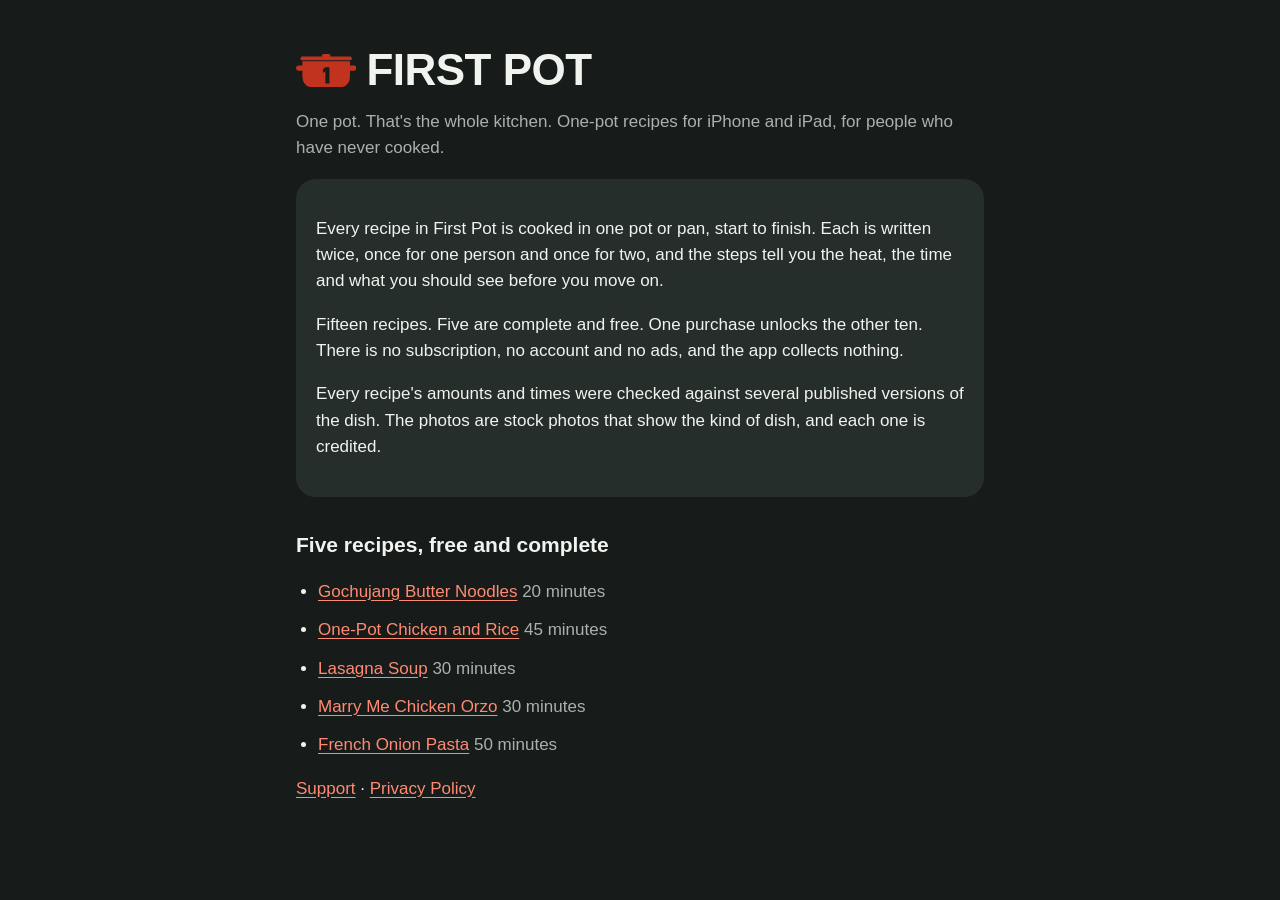
==== commit 9ee7bd9e: "Five free recipes, for 1.1 Co-Authored-By: Claude Opus 5.5 <noreply@anthropic.com>" ====
--- a/index.html
+++ b/index.html
@@ -3,51 +3,18 @@
 <head>
 <meta charset="utf-8">
 <meta name="viewport" content="width=device-width, initial-scale=1">
-<title>First Pot: One-Pot Recipes for People Who Have Never Cooked</title>
-<meta name="description" content="Never cooked? Tonight you will. Fifteen one-pot dinners for iPhone and iPad, written for one and for two, one step to a screen. Five are free. One purchase unlocks the other ten.">
-<meta name="theme-color" content="#171C1A">
-<link rel="canonical" href="https://firstpot.app/">
-<link rel="icon" type="image/png" sizes="32x32" href="favicon-32.png">
-<link rel="apple-touch-icon" href="apple-touch-icon.png">
-<meta property="og:type" content="website">
-<meta property="og:site_name" content="First Pot">
-<meta property="og:title" content="First Pot: Never cooked? Tonight you will.">
-<meta property="og:description" content="Fifteen one-pot dinners, written for one and for two, one step to a screen. Five are free. One purchase unlocks the other ten.">
-<meta property="og:url" content="https://firstpot.app/">
-<meta property="og:image" content="https://firstpot.app/img/og.jpg">
-<meta property="og:image:width" content="1200">
-<meta property="og:image:height" content="630">
-<meta property="og:image:alt" content="First Pot. Never cooked? Tonight you will.">
-<meta name="twitter:card" content="summary_large_image">
-<meta name="twitter:title" content="First Pot: Never cooked? Tonight you will.">
-<meta name="twitter:description" content="Fifteen one-pot dinners, written for one and for two, one step to a screen. Five are free. One purchase unlocks the other ten.">
-<meta name="twitter:image" content="https://firstpot.app/img/og.jpg">
-<link rel="stylesheet" href="site.css">
+<title>First Pot</title>
+<link rel="stylesheet" href="style.css">
 </head>
 <body>
-<a class="skip" href="#main">Skip to content</a>
-<header class="bar">
-<a class="wordmark" href="index.html" aria-label="First Pot, home"><svg viewBox="0 0 176 100" aria-hidden="true"><rect x="0.2" y="36.1" width="24.6" height="15.7" rx="7.8"/><rect x="151.2" y="36.1" width="24.6" height="15.7" rx="7.8"/><rect x="13.1" y="10.1" width="149.9" height="11.2" rx="5.6"/><rect x="75.7" y="2.9" width="24.6" height="10.1" rx="5"/><path fill-rule="evenodd" d="M18.65 23.94H157.35V68.05Q157.35 100 125.4 100H50.6Q18.65 100 18.65 68.05ZM97.45 41.4V88.6H85.65V53L78.55 58.5V47L85 41.4Z"/></svg><span>First Pot</span></a>
-<nav aria-label="Main"><a href="#recipes">Recipes</a><a href="support.html">Support</a></nav>
-</header>
-<main id="main">
-
-<section class="open">
-<div class="open-in">
-<div class="open-text">
-<p class="stamp">One-pot recipes for iPhone and iPad</p>
-<h1><span>Never cooked?</span> <span class="block">Tonight</span> <span>you will.</span></h1>
-<p class="lede">Fifteen one-pot dinners, written for one and for two, one step to a screen.</p>
-<a class="badge" href="https://apps.apple.com/app/id6834797982"><img src="img/badge-black.svg" width="166" height="56" alt="Download on the App Store"></a>
+<main>
+<h1 class="wordmark"><svg viewBox="0 0 176 100" aria-hidden="true"><rect x="0.2" y="36.1" width="24.6" height="15.7" rx="7.8"/><rect x="151.2" y="36.1" width="24.6" height="15.7" rx="7.8"/><rect x="13.1" y="10.1" width="149.9" height="11.2" rx="5.6"/><rect x="75.7" y="2.9" width="24.6" height="10.1" rx="5"/><path fill-rule="evenodd" d="M18.65 23.94H157.35V68.05Q157.35 100 125.4 100H50.6Q18.65 100 18.65 68.05ZM97.45 41.4V88.6H85.65V53L78.55 58.5V47L85 41.4Z"/></svg>First Pot</h1>
+<p class="muted">One pot. That's the whole kitchen. One-pot recipes for iPhone and iPad, for people who have never cooked.</p>
+<div class="card">
+<p>Every recipe in First Pot is cooked in one pot or pan, start to finish. Each is written twice, once for one person and once for two, and the steps tell you the heat, the time and what you should see before you move on.</p>
+<p>Fifteen recipes. Five are complete and free. One purchase unlocks the other ten. There is no subscription, no account and no ads, and the app collects nothing.</p>
+<p>Every recipe's amounts and times were checked against several published versions of the dish. The photos are stock photos that show the kind of dish, and each one is credited.</p>
 </div>
-<div class="open-shot"><img src="img/screen-step.jpg" width="800" height="1550" fetchpriority="high" alt="A cooking step in First Pot: step 1 of 9, Heat the pot, with the oil to measure, the heat to use, and what you should see before moving on."></div>
-</div>
-</section>
-
-<section class="step" id="recipes" aria-labelledby="s1">
-<header class="slab e-mustard"><span class="num" aria-hidden="true">1</span><div><p class="stamp">Step 1 of 5</p><h2 id="s1">Pick a dinner</h2></div></header>
-<p class="intro">Every dinner is made in a single pot or pan from start to finish, with the size listed up top. That's one thing to wash.</p>
-<div class="free">
 <!-- recipes:start -->
 <h2>Five recipes, free and complete</h2>
 <ul>
@@ -58,95 +25,7 @@
 <li><a href="recipes/french-onion-pasta.html">French Onion Pasta</a> <span class="muted">50 minutes</span></li>
 </ul>
 <!-- recipes:end -->
-</div>
-<div class="more">
-<h2>Ten more, one purchase</h2>
-<ul>
-<li class="e-olive">Baked Feta Orzo</li>
-<li class="e-sage">Creamy Garlic and Herb Pasta</li>
-<li class="e-cobalt">Garlic Parmesan Chicken Pasta</li>
-<li class="e-berry">One-Pot Taco Pasta</li>
-<li class="e-forest">Broccoli Cheddar Orzo</li>
-<li class="e-teal">Dumpling Coconut Curry Soup</li>
-<li class="e-ink">Egg Fried Rice</li>
-<li class="e-brick">Weeknight Chili</li>
-<li class="e-paprika">Shakshuka</li>
-<li class="e-plum">Sheet Pan Chicken Fajitas</li>
-</ul>
-</div>
-</section>
-
-<section class="step" aria-labelledby="s2">
-<header class="slab e-cobalt"><span class="num" aria-hidden="true">2</span><div><p class="stamp">Step 2 of 5</p><h2 id="s2">Say who's eating</h2></div></header>
-<div class="work">
-<div class="words">
-<div class="tiles" aria-hidden="true"><div class="tile"><b>1</b><span>For one</span></div><div class="tile on"><b>2</b><span>For two</span></div></div>
-<div class="panel"><p>Every recipe is written for one person or for two. Grab what's on the shopping list, and the amounts for each step sit right next to that step.</p></div>
-</div>
-<div class="shot"><img src="img/screen-servings.jpg" width="800" height="1550" loading="lazy" alt="The You need screen: a choice of for one or for two above the pot size and a list of ingredients with their amounts."></div>
-</div>
-</section>
-
-<section class="step" aria-labelledby="s3">
-<header class="slab e-teal"><span class="num" aria-hidden="true">3</span><div><p class="stamp">Step 3 of 5</p><h2 id="s3">Go one step at a time</h2></div></header>
-<div class="work flip">
-<div class="words">
-<div class="panel">
-<ul class="lines">
-<li>Each step tells you the heat, how long, and what it should look like before you move on.</li>
-<li>It doesn't assume you know anything. It tells you what size pot to use, what "medium-high" actually means, and how to tell when the chicken's done.</li>
-</ul>
-<div class="look"><span class="stamp">Look for</span>A "what you should see" check at the moments that matter, so you know when to move on.</div>
-</div>
-</div>
-<div class="shot wide"><img src="img/screen-ipad.jpg" width="1000" height="1208" loading="lazy" alt="First Pot on iPad: step 1 of 7, Brown the sausage, with a five-minute timer, plain instructions and a Look for panel."></div>
-</div>
-</section>
-
-<section class="field" aria-labelledby="s4">
-<div class="field-in">
-<div class="field-text">
-<p class="stamp">Step 4 of 5</p>
-<h2 id="s4">Let the timer watch the pot</h2>
-<p class="clock" aria-hidden="true">8:35</p>
-<p class="say">Timers keep running while you read ahead. Allow notifications, and they still go off when your phone is locked.</p>
-</div>
-<div class="field-shot"><img src="img/screen-timer.jpg" width="800" height="1517" loading="lazy" alt="Step 7 of 8, Add the cheese, with a simmer timer still running at the top of the screen."></div>
-</div>
-</section>
-
-<section class="step" aria-labelledby="s5">
-<header class="slab e-forest"><span class="num" aria-hidden="true">5</span><div><p class="stamp">Step 5 of 5</p><h2 id="s5">You made dinner</h2></div></header>
-<div class="work">
-<div class="words">
-<div class="plate" aria-hidden="true"><svg viewBox="0 0 176 100" aria-hidden="true"><rect x="0.2" y="36.1" width="24.6" height="15.7" rx="7.8"/><rect x="151.2" y="36.1" width="24.6" height="15.7" rx="7.8"/><rect x="13.1" y="10.1" width="149.9" height="11.2" rx="5.6"/><rect x="75.7" y="2.9" width="24.6" height="10.1" rx="5"/><path fill-rule="evenodd" d="M18.65 23.94H157.35V68.05Q157.35 100 125.4 100H50.6Q18.65 100 18.65 68.05ZM97.45 41.4V88.6H85.65V53L78.55 58.5V47L85 41.4Z"/></svg><b>N&ordm; 1</b></div>
-<div class="panel"><p>Turn off the stove. Then one question: did it work?</p><p>Every dish has an "if something goes wrong" section, so a bad moment in the pot doesn't have to be the end of dinner.</p></div>
-</div>
-<div class="shot"><img src="img/screen-finish.jpg" width="800" height="1340" loading="lazy" alt="The finish screen: You made Gochujang Butter Noodles, with the question How did it go, and buttons for It worked and Something went wrong."></div>
-</div>
-</section>
-
-<section class="deal" aria-labelledby="deal">
-<div class="deal-in">
-<div class="deal-text">
-<h2 id="deal"><span>Five free.</span> <span>Ten more.</span> <span class="block">Pay once.</span></h2>
-<p class="say">The app is free to download with five full recipes, not samples. One purchase unlocks the other ten, and it works with Family Sharing.</p>
-<ul class="nos"><li class="stamp">No subscription</li><li class="stamp">No account</li><li class="stamp">No ads</li><li class="stamp">No data collected</li></ul>
-<a class="badge" href="https://apps.apple.com/app/id6834797982"><img src="img/badge-black.svg" width="166" height="56" loading="lazy" alt="Download on the App Store"></a>
-</div>
-<div class="deal-shot"><img src="img/screen-paywall.jpg" width="800" height="1550" loading="lazy" alt="The unlock screen: ten more dinners, pay once, with the ten recipes listed."></div>
-</div>
-</section>
-
-<section class="about" aria-label="About the recipes and photos">
-<div class="panel"><h2>The recipes</h2><p>Each one's amounts and times were checked against several published versions of the dish, then written up from scratch for someone who has never cooked.</p></div>
-<div class="panel"><h2>The photos</h2><p>The photos are stock photos that give you an idea of the dish. Each recipe page credits the photographer.</p></div>
-</section>
-
+<p><a href="support.html">Support</a> &middot; <a href="privacy.html">Privacy Policy</a></p>
 </main>
-<footer class="foot"><div class="foot-in">
-<a class="wordmark" href="index.html" aria-label="First Pot, home"><svg viewBox="0 0 176 100" aria-hidden="true"><rect x="0.2" y="36.1" width="24.6" height="15.7" rx="7.8"/><rect x="151.2" y="36.1" width="24.6" height="15.7" rx="7.8"/><rect x="13.1" y="10.1" width="149.9" height="11.2" rx="5.6"/><rect x="75.7" y="2.9" width="24.6" height="10.1" rx="5"/><path fill-rule="evenodd" d="M18.65 23.94H157.35V68.05Q157.35 100 125.4 100H50.6Q18.65 100 18.65 68.05ZM97.45 41.4V88.6H85.65V53L78.55 58.5V47L85 41.4Z"/></svg><span>First Pot</span></a>
-<nav aria-label="Footer"><a href="support.html">Support</a><a href="privacy.html">Privacy Policy</a><a href="https://github.com/amgarcia2235/firstpot-site/issues">Report a problem</a></nav>
-</div></footer>
 </body>
 </html>
--- a/style.css
+++ b/style.css
@@ -0,0 +1,26 @@
+:root { color-scheme: dark; --bg: #171c1a; --fg: #f1f3ee; --muted: #a9b2ad; --card: #262e2b; --link: #ff8a73; }
+* { box-sizing: border-box; }
+body { margin: 0; background: var(--bg); color: var(--fg); font: 17px/1.55 -apple-system, BlinkMacSystemFont, "Segoe UI", Roboto, sans-serif; }
+main { max-width: 720px; margin: 0 auto; padding: 48px 16px 64px; }
+h1 { font-size: 34px; line-height: 1.15; margin: 0 0 8px; font-weight: 600; }
+h2 { font-size: 21px; margin: 32px 0 8px; font-weight: 600; }
+/* The name as the app draws it: the chili pot with a 1 cut out of it, beside FIRST POT in heavy condensed capitals.
+   The system's own condensed cut where there is one; no font is downloaded. */
+.wordmark { display: flex; align-items: center; gap: 10px; font-family: -apple-system, BlinkMacSystemFont, "Helvetica Neue", "Arial Narrow", sans-serif-condensed, "Roboto Condensed", sans-serif; font-size: 44px; font-weight: 900; font-stretch: condensed; text-transform: uppercase; letter-spacing: -0.5px; line-height: 1; }
+.wordmark svg { height: 0.78em; width: auto; flex: none; fill: #c2331f; }
+p, li { color: var(--fg); }
+.muted { color: var(--muted); }
+.card { background: var(--card); border-radius: 20px; padding: 20px; margin: 16px 0; }
+a { color: var(--link); text-underline-offset: 3px; }
+nav { display: flex; gap: 16px; margin-bottom: 32px; }
+table { width: 100%; border-collapse: collapse; margin: 8px 0 16px; }
+th, td { text-align: left; vertical-align: top; padding: 9px 12px 9px 0; border-bottom: 1px solid #3a4440; }
+th { color: var(--muted); font-weight: 600; font-size: 15px; }
+ol, ul { padding-left: 22px; }
+li { margin: 0 0 12px; }
+.photo { width: 100%; height: auto; border-radius: 20px; display: block; margin: 16px 0 6px; }
+.small { font-size: 14px; margin-top: 0; }
+.cue { font-style: normal; color: #7fd1be; }
+.facts { margin: 0; display: grid; grid-template-columns: max-content 1fr; gap: 6px 16px; }
+.facts dt { color: var(--muted); font-weight: 600; }
+.facts dd { margin: 0; }
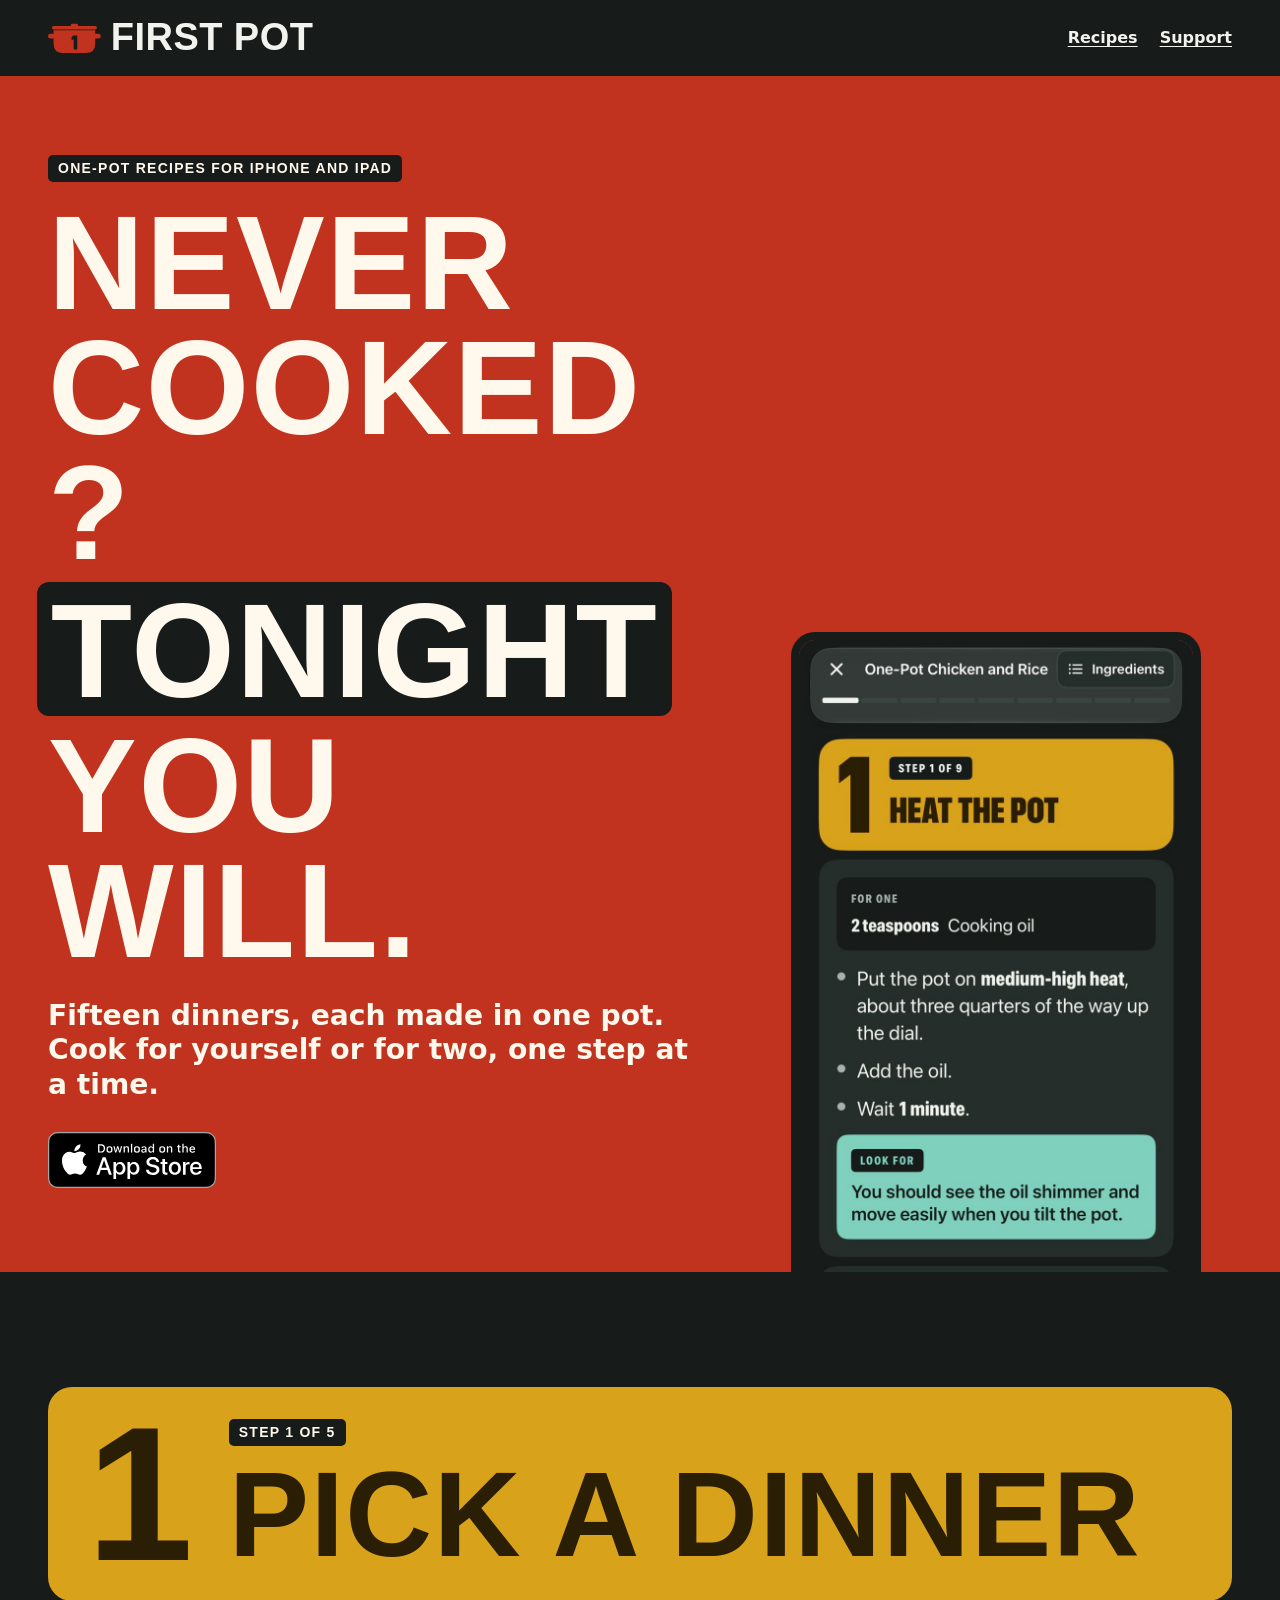
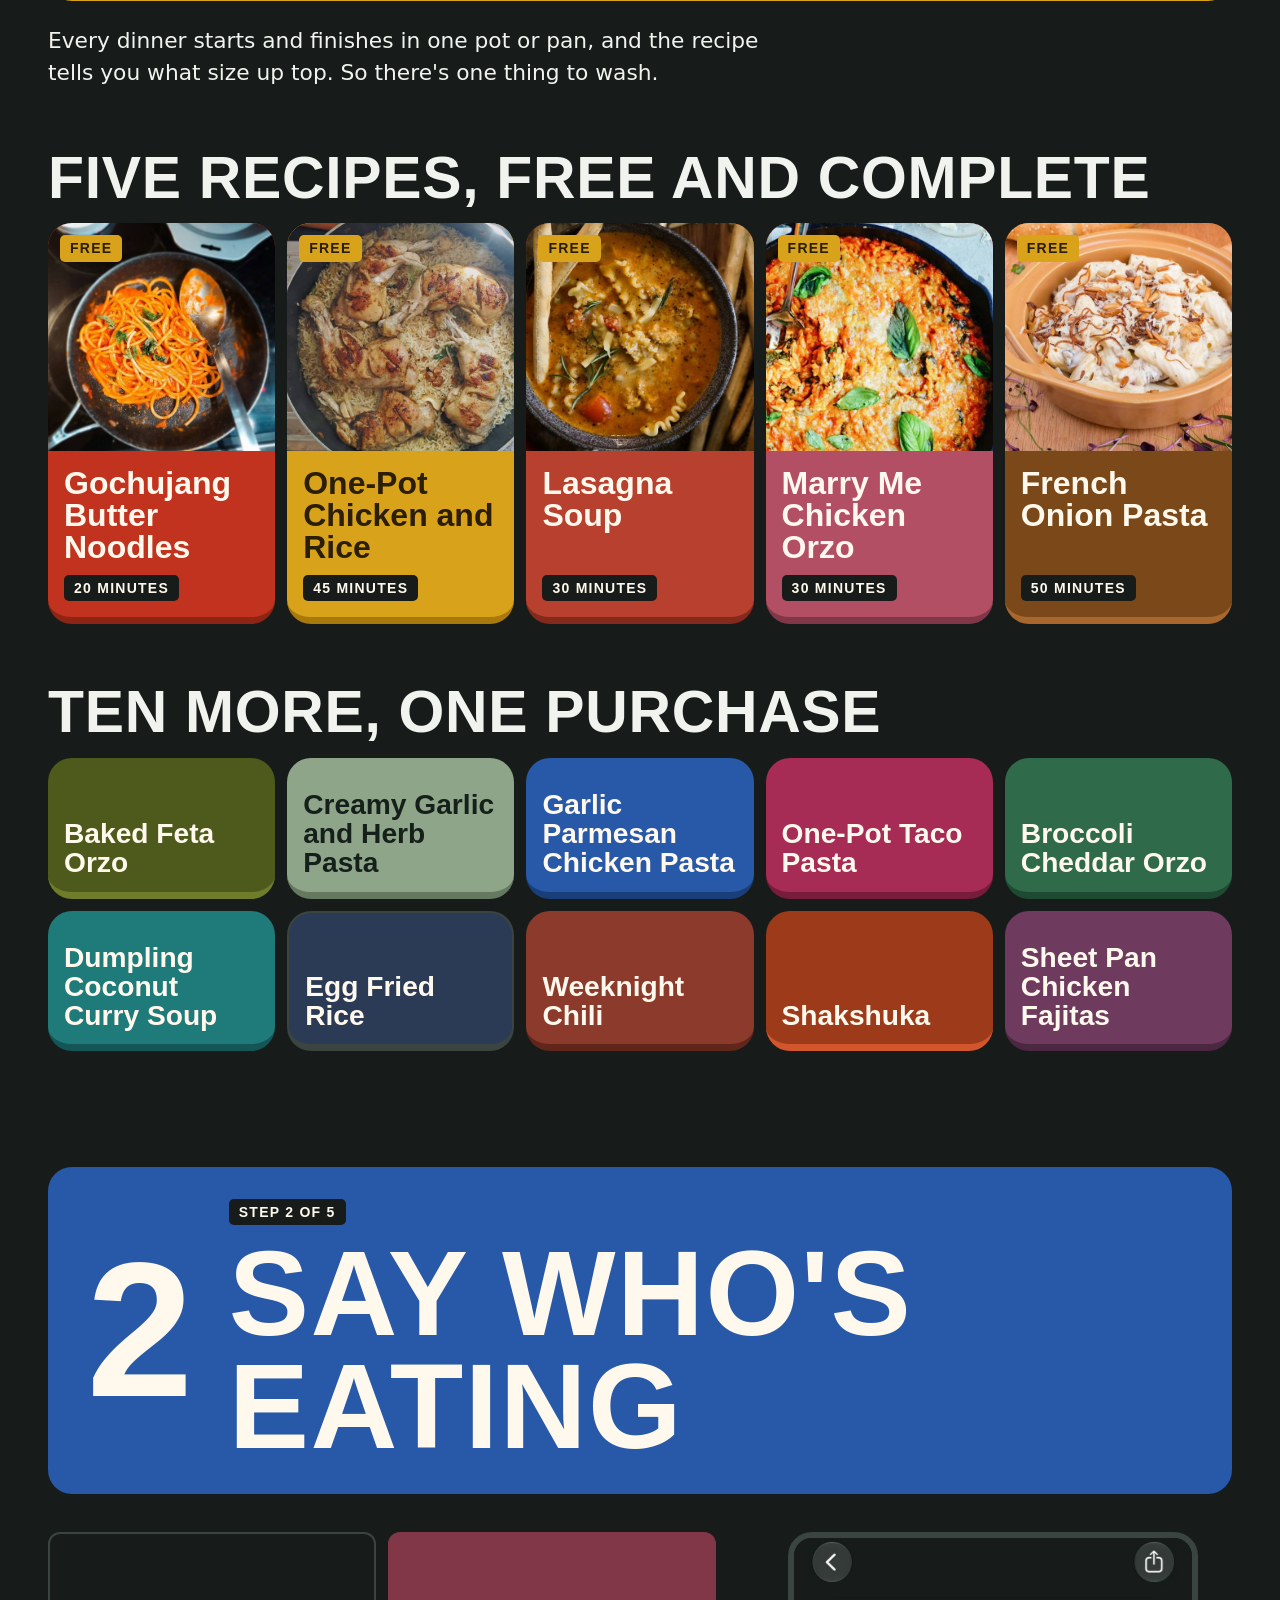
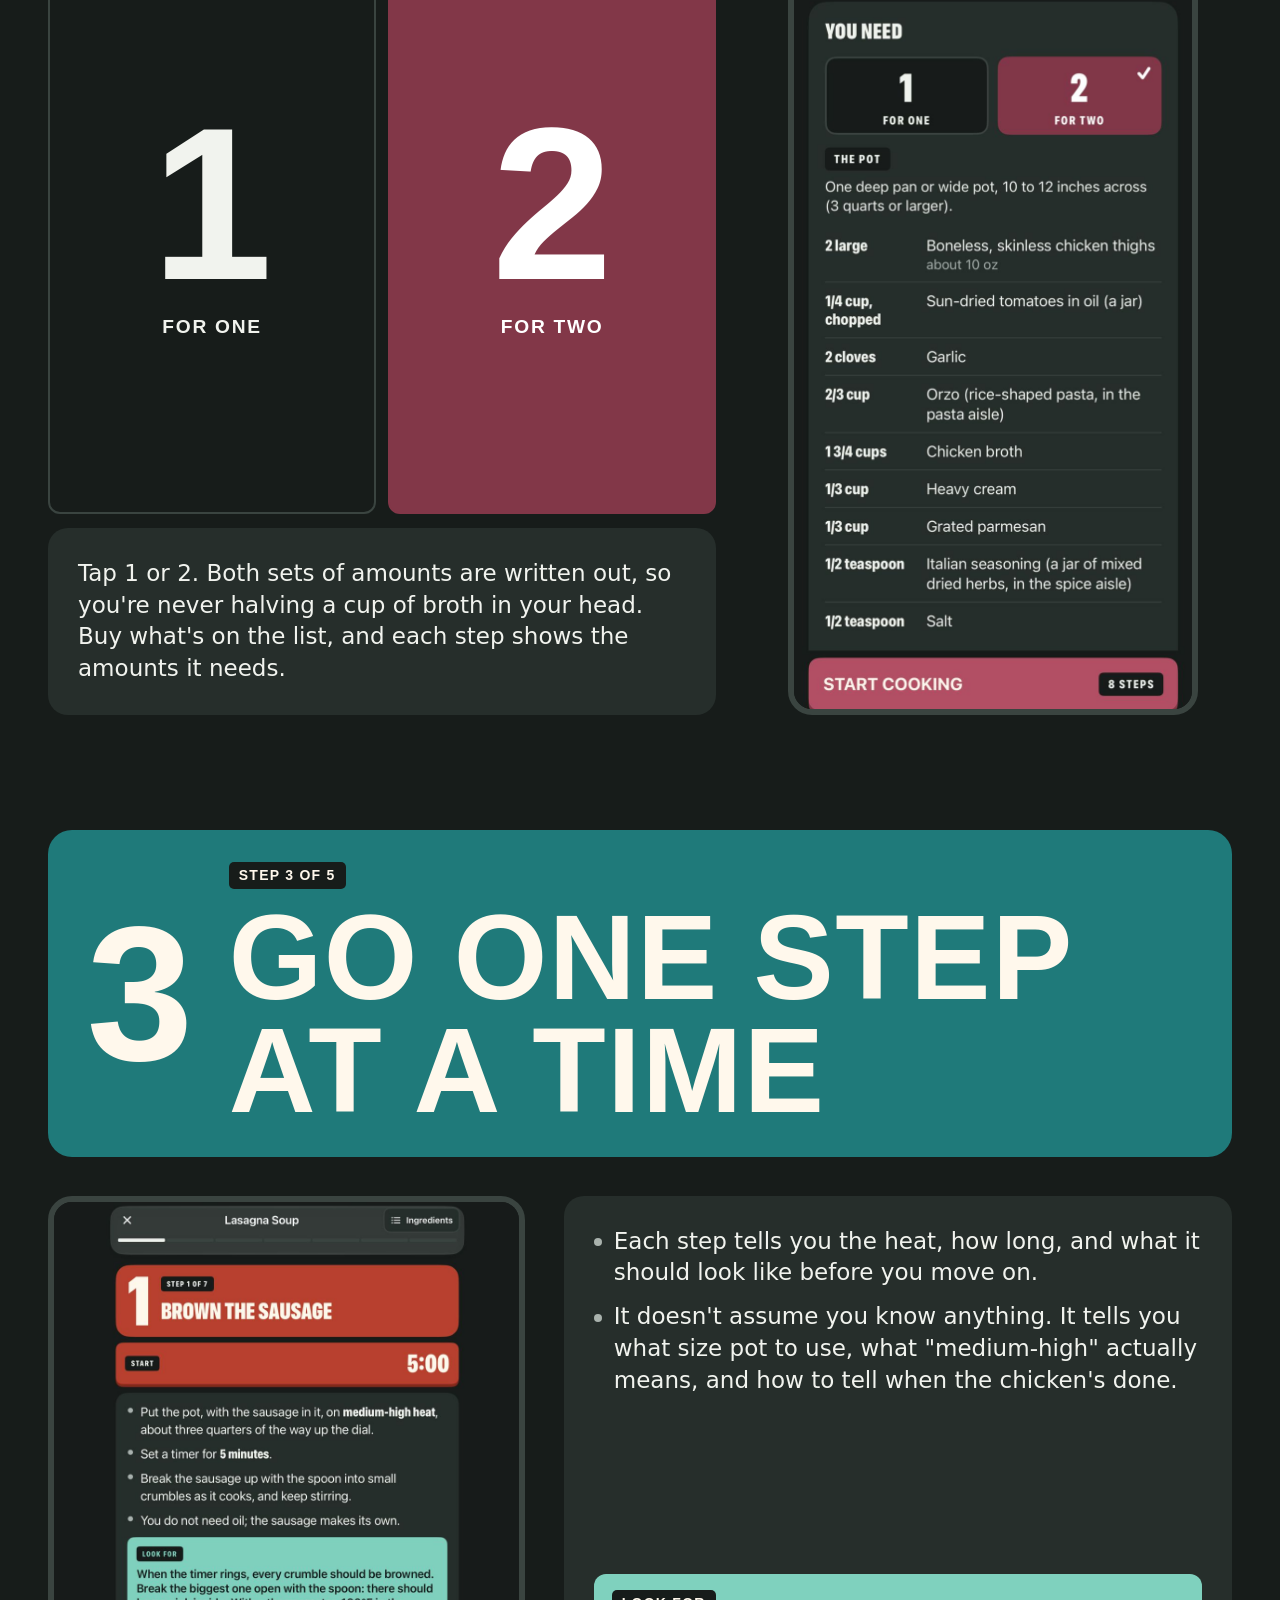
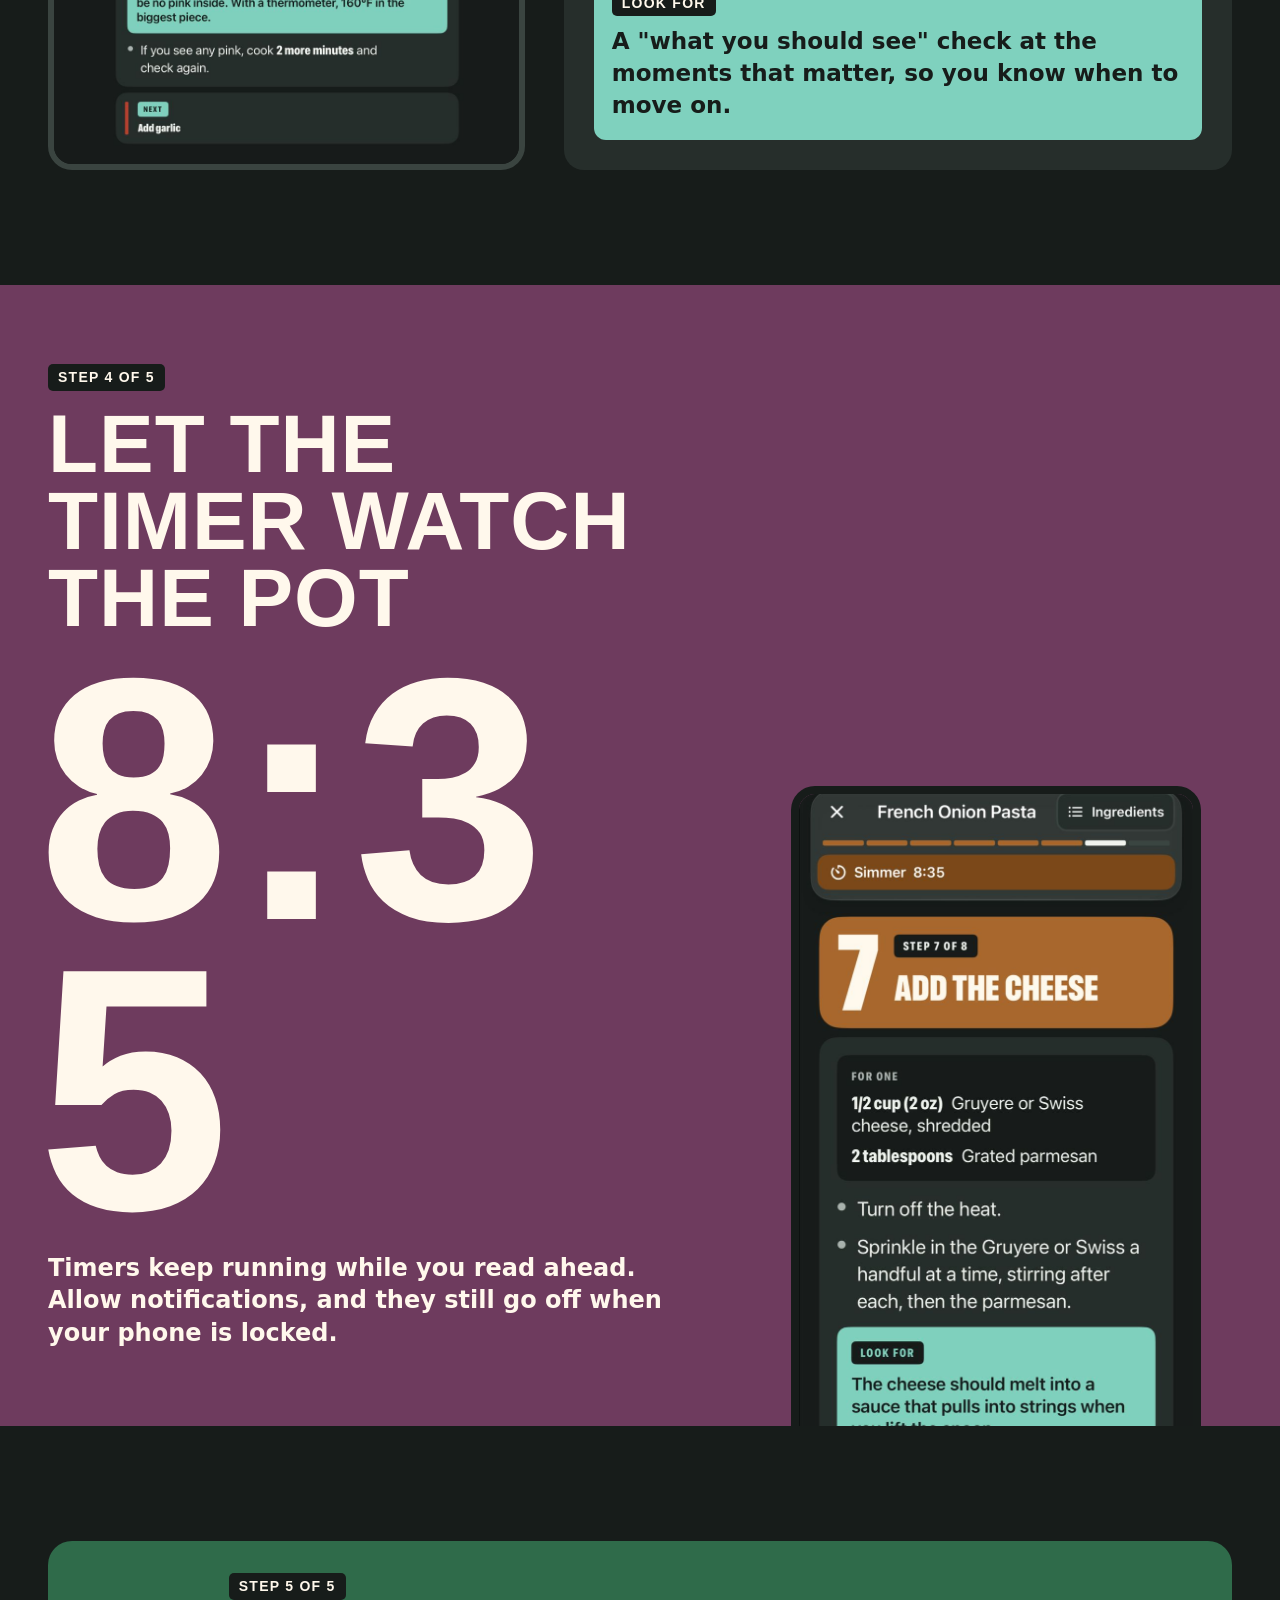
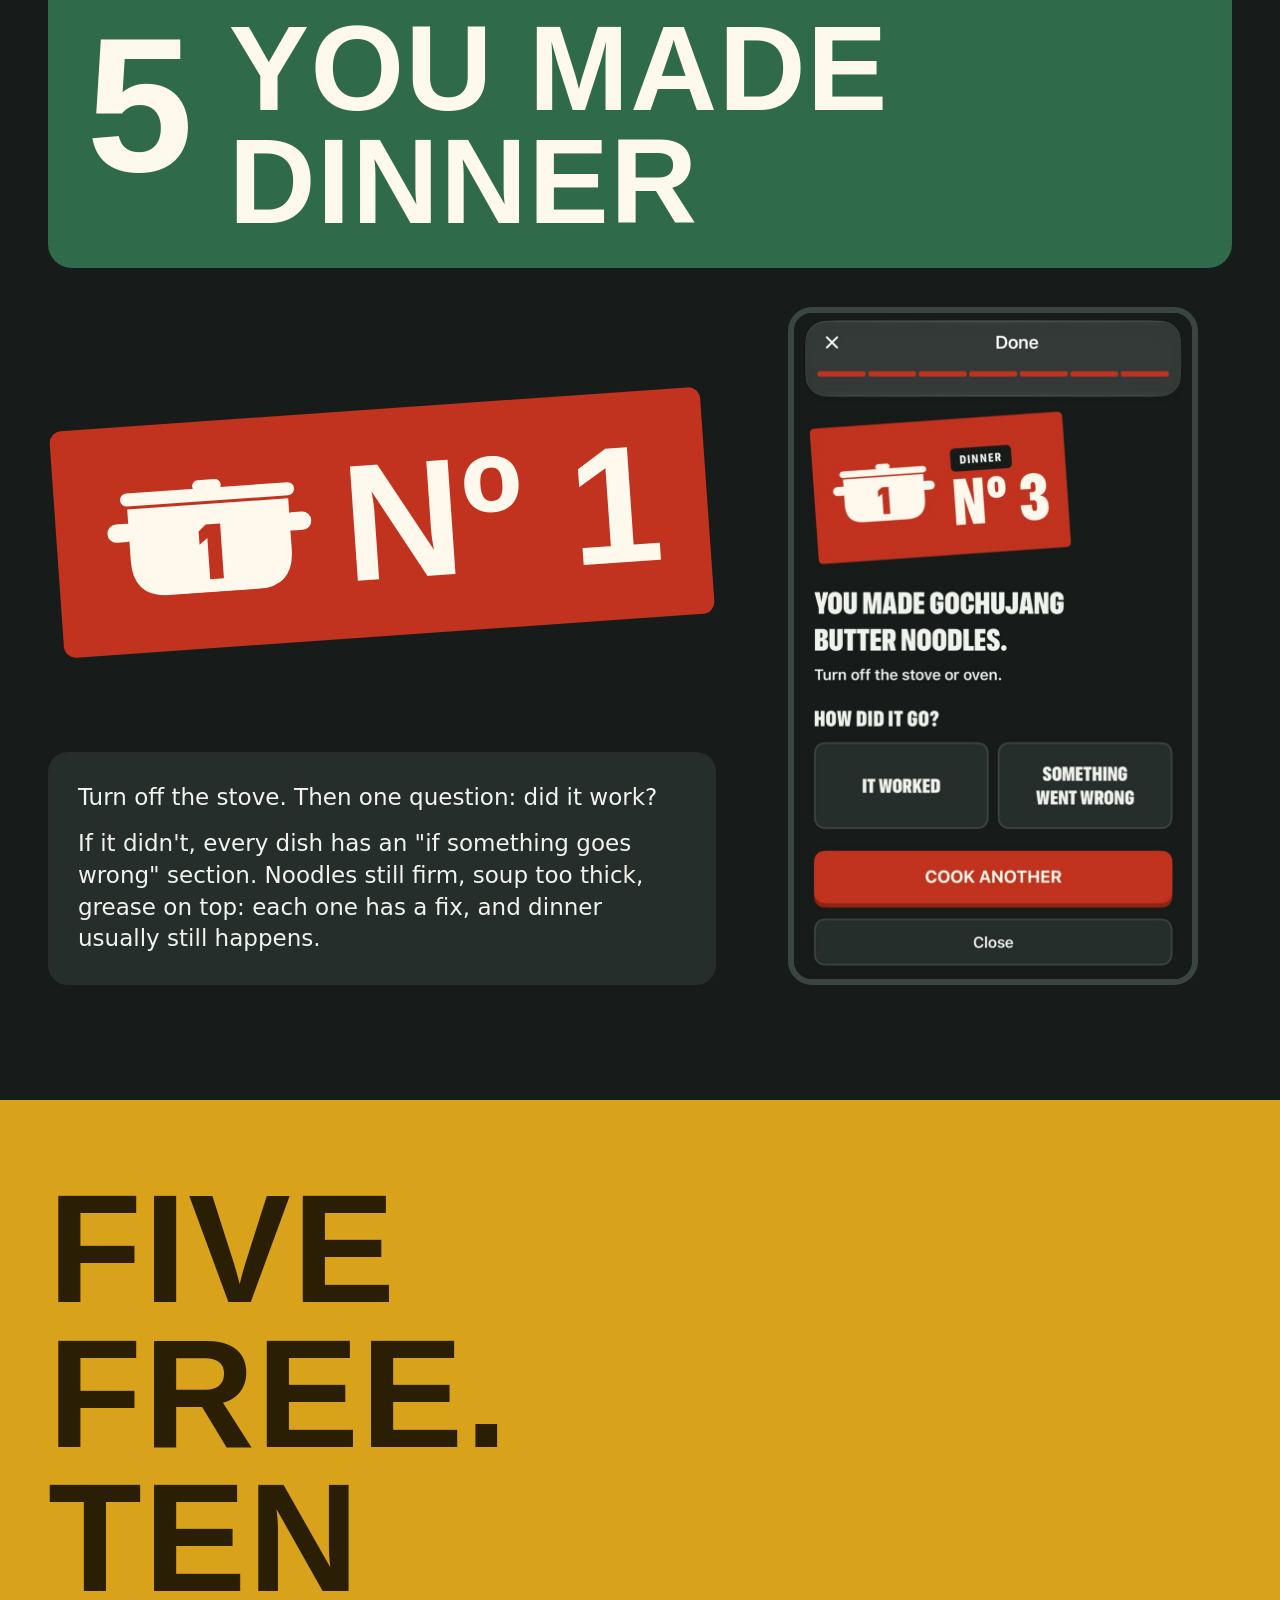
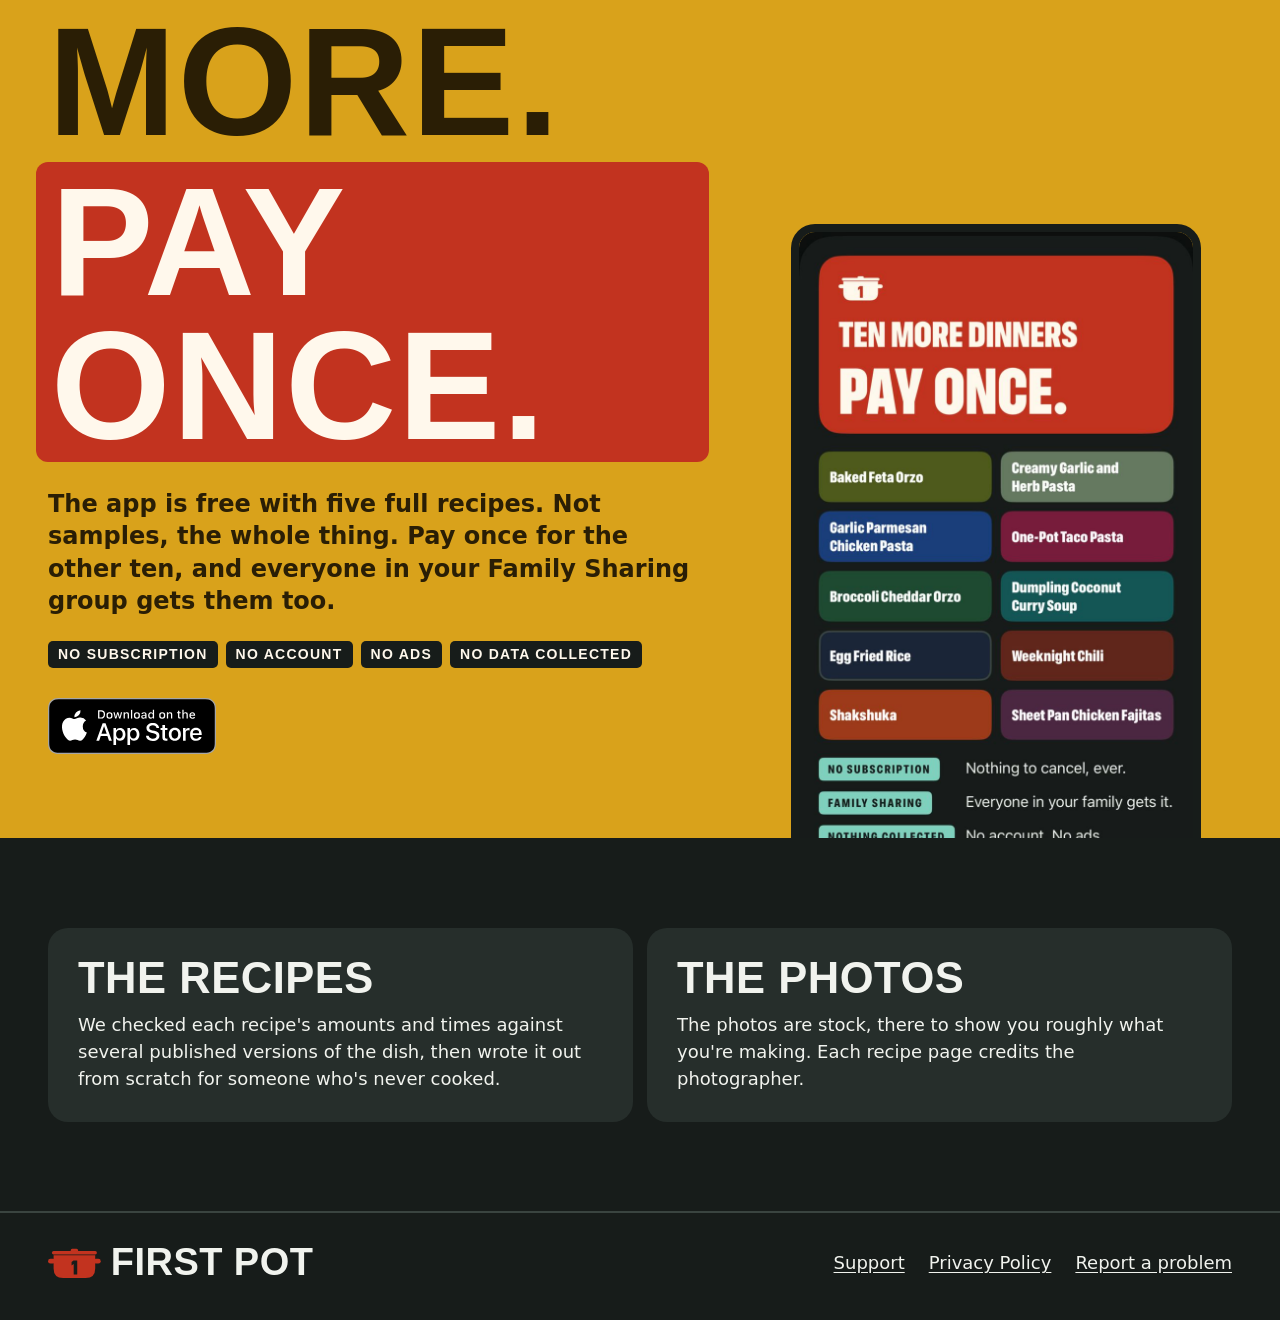
==== commit ebba7f3f: "Rewrite home and support copy in a plainer voice Clarifies on the support page how the amounts for o" ====
--- a/index.html
+++ b/index.html
@@ -3,18 +3,51 @@
 <head>
 <meta charset="utf-8">
 <meta name="viewport" content="width=device-width, initial-scale=1">
-<title>First Pot</title>
-<link rel="stylesheet" href="style.css">
+<title>First Pot: One-Pot Recipes for People Who Have Never Cooked</title>
+<meta name="description" content="Never cooked? Tonight you will. Fifteen one-pot dinners for iPhone and iPad, for one person or two, shown one step at a time. Five are free. Pay once for the other ten.">
+<meta name="theme-color" content="#171C1A">
+<link rel="canonical" href="https://firstpot.app/">
+<link rel="icon" type="image/png" sizes="32x32" href="favicon-32.png">
+<link rel="apple-touch-icon" href="apple-touch-icon.png">
+<meta property="og:type" content="website">
+<meta property="og:site_name" content="First Pot">
+<meta property="og:title" content="First Pot: Never cooked? Tonight you will.">
+<meta property="og:description" content="Fifteen one-pot dinners for one person or two, shown one step at a time. Five are free. Pay once for the other ten.">
+<meta property="og:url" content="https://firstpot.app/">
+<meta property="og:image" content="https://firstpot.app/img/og.jpg">
+<meta property="og:image:width" content="1200">
+<meta property="og:image:height" content="630">
+<meta property="og:image:alt" content="First Pot. Never cooked? Tonight you will.">
+<meta name="twitter:card" content="summary_large_image">
+<meta name="twitter:title" content="First Pot: Never cooked? Tonight you will.">
+<meta name="twitter:description" content="Fifteen one-pot dinners for one person or two, shown one step at a time. Five are free. Pay once for the other ten.">
+<meta name="twitter:image" content="https://firstpot.app/img/og.jpg">
+<link rel="stylesheet" href="site.css">
 </head>
 <body>
-<main>
-<h1 class="wordmark"><svg viewBox="0 0 176 100" aria-hidden="true"><rect x="0.2" y="36.1" width="24.6" height="15.7" rx="7.8"/><rect x="151.2" y="36.1" width="24.6" height="15.7" rx="7.8"/><rect x="13.1" y="10.1" width="149.9" height="11.2" rx="5.6"/><rect x="75.7" y="2.9" width="24.6" height="10.1" rx="5"/><path fill-rule="evenodd" d="M18.65 23.94H157.35V68.05Q157.35 100 125.4 100H50.6Q18.65 100 18.65 68.05ZM97.45 41.4V88.6H85.65V53L78.55 58.5V47L85 41.4Z"/></svg>First Pot</h1>
-<p class="muted">One pot. That's the whole kitchen. One-pot recipes for iPhone and iPad, for people who have never cooked.</p>
-<div class="card">
-<p>Every recipe in First Pot is cooked in one pot or pan, start to finish. Each is written twice, once for one person and once for two, and the steps tell you the heat, the time and what you should see before you move on.</p>
-<p>Fifteen recipes. Five are complete and free. One purchase unlocks the other ten. There is no subscription, no account and no ads, and the app collects nothing.</p>
-<p>Every recipe's amounts and times were checked against several published versions of the dish. The photos are stock photos that show the kind of dish, and each one is credited.</p>
+<a class="skip" href="#main">Skip to content</a>
+<header class="bar">
+<a class="wordmark" href="index.html" aria-label="First Pot, home"><svg viewBox="0 0 176 100" aria-hidden="true"><rect x="0.2" y="36.1" width="24.6" height="15.7" rx="7.8"/><rect x="151.2" y="36.1" width="24.6" height="15.7" rx="7.8"/><rect x="13.1" y="10.1" width="149.9" height="11.2" rx="5.6"/><rect x="75.7" y="2.9" width="24.6" height="10.1" rx="5"/><path fill-rule="evenodd" d="M18.65 23.94H157.35V68.05Q157.35 100 125.4 100H50.6Q18.65 100 18.65 68.05ZM97.45 41.4V88.6H85.65V53L78.55 58.5V47L85 41.4Z"/></svg><span>First Pot</span></a>
+<nav aria-label="Main"><a href="#recipes">Recipes</a><a href="support.html">Support</a></nav>
+</header>
+<main id="main">
+
+<section class="open">
+<div class="open-in">
+<div class="open-text">
+<p class="stamp">One-pot recipes for iPhone and iPad</p>
+<h1><span>Never cooked?</span> <span class="block">Tonight</span> <span>you will.</span></h1>
+<p class="lede">Fifteen dinners, each made in one pot. Cook for yourself or for two, one step at a time.</p>
+<a class="badge" href="https://apps.apple.com/app/id6834797982"><img src="img/badge-black.svg" width="166" height="56" alt="Download on the App Store"></a>
 </div>
+<div class="open-shot"><img src="img/screen-step.jpg" width="800" height="1550" fetchpriority="high" alt="A cooking step in First Pot: step 1 of 9, Heat the pot, with the oil to measure, the heat to use, and what you should see before moving on."></div>
+</div>
+</section>
+
+<section class="step" id="recipes" aria-labelledby="s1">
+<header class="slab e-mustard"><span class="num" aria-hidden="true">1</span><div><p class="stamp">Step 1 of 5</p><h2 id="s1">Pick a dinner</h2></div></header>
+<p class="intro">Every dinner starts and finishes in one pot or pan, and the recipe tells you what size up top. So there's one thing to wash.</p>
+<div class="free">
 <!-- recipes:start -->
 <h2>Five recipes, free and complete</h2>
 <ul>
@@ -25,7 +58,95 @@
 <li><a href="recipes/french-onion-pasta.html">French Onion Pasta</a> <span class="muted">50 minutes</span></li>
 </ul>
 <!-- recipes:end -->
-<p><a href="support.html">Support</a> &middot; <a href="privacy.html">Privacy Policy</a></p>
+</div>
+<div class="more">
+<h2>Ten more, one purchase</h2>
+<ul>
+<li class="e-olive">Baked Feta Orzo</li>
+<li class="e-sage">Creamy Garlic and Herb Pasta</li>
+<li class="e-cobalt">Garlic Parmesan Chicken Pasta</li>
+<li class="e-berry">One-Pot Taco Pasta</li>
+<li class="e-forest">Broccoli Cheddar Orzo</li>
+<li class="e-teal">Dumpling Coconut Curry Soup</li>
+<li class="e-ink">Egg Fried Rice</li>
+<li class="e-brick">Weeknight Chili</li>
+<li class="e-paprika">Shakshuka</li>
+<li class="e-plum">Sheet Pan Chicken Fajitas</li>
+</ul>
+</div>
+</section>
+
+<section class="step" aria-labelledby="s2">
+<header class="slab e-cobalt"><span class="num" aria-hidden="true">2</span><div><p class="stamp">Step 2 of 5</p><h2 id="s2">Say who's eating</h2></div></header>
+<div class="work">
+<div class="words">
+<div class="tiles" aria-hidden="true"><div class="tile"><b>1</b><span>For one</span></div><div class="tile on"><b>2</b><span>For two</span></div></div>
+<div class="panel"><p>Tap 1 or 2. Both sets of amounts are written out, so you're never halving a cup of broth in your head. Buy what's on the list, and each step shows the amounts it needs.</p></div>
+</div>
+<div class="shot"><img src="img/screen-servings.jpg" width="800" height="1550" loading="lazy" alt="The You need screen: a choice of for one or for two above the pot size and a list of ingredients with their amounts."></div>
+</div>
+</section>
+
+<section class="step" aria-labelledby="s3">
+<header class="slab e-teal"><span class="num" aria-hidden="true">3</span><div><p class="stamp">Step 3 of 5</p><h2 id="s3">Go one step at a time</h2></div></header>
+<div class="work flip">
+<div class="words">
+<div class="panel">
+<ul class="lines">
+<li>Each step tells you the heat, how long, and what it should look like before you move on.</li>
+<li>It doesn't assume you know anything. It tells you what size pot to use, what "medium-high" actually means, and how to tell when the chicken's done.</li>
+</ul>
+<div class="look"><span class="stamp">Look for</span>A "what you should see" check at the moments that matter, so you know when to move on.</div>
+</div>
+</div>
+<div class="shot wide"><img src="img/screen-ipad.jpg" width="1000" height="1208" loading="lazy" alt="First Pot on iPad: step 1 of 7, Brown the sausage, with a five-minute timer, plain instructions and a Look for panel."></div>
+</div>
+</section>
+
+<section class="field" aria-labelledby="s4">
+<div class="field-in">
+<div class="field-text">
+<p class="stamp">Step 4 of 5</p>
+<h2 id="s4">Let the timer watch the pot</h2>
+<p class="clock" aria-hidden="true">8:35</p>
+<p class="say">Timers keep running while you read ahead. Allow notifications, and they still go off when your phone is locked.</p>
+</div>
+<div class="field-shot"><img src="img/screen-timer.jpg" width="800" height="1517" loading="lazy" alt="Step 7 of 8, Add the cheese, with a simmer timer still running at the top of the screen."></div>
+</div>
+</section>
+
+<section class="step" aria-labelledby="s5">
+<header class="slab e-forest"><span class="num" aria-hidden="true">5</span><div><p class="stamp">Step 5 of 5</p><h2 id="s5">You made dinner</h2></div></header>
+<div class="work">
+<div class="words">
+<div class="plate" aria-hidden="true"><svg viewBox="0 0 176 100" aria-hidden="true"><rect x="0.2" y="36.1" width="24.6" height="15.7" rx="7.8"/><rect x="151.2" y="36.1" width="24.6" height="15.7" rx="7.8"/><rect x="13.1" y="10.1" width="149.9" height="11.2" rx="5.6"/><rect x="75.7" y="2.9" width="24.6" height="10.1" rx="5"/><path fill-rule="evenodd" d="M18.65 23.94H157.35V68.05Q157.35 100 125.4 100H50.6Q18.65 100 18.65 68.05ZM97.45 41.4V88.6H85.65V53L78.55 58.5V47L85 41.4Z"/></svg><b>N&ordm; 1</b></div>
+<div class="panel"><p>Turn off the stove. Then one question: did it work?</p><p>If it didn't, every dish has an "if something goes wrong" section. Noodles still firm, soup too thick, grease on top: each one has a fix, and dinner usually still happens.</p></div>
+</div>
+<div class="shot"><img src="img/screen-finish.jpg" width="800" height="1340" loading="lazy" alt="The finish screen: You made Gochujang Butter Noodles, with the question How did it go, and buttons for It worked and Something went wrong."></div>
+</div>
+</section>
+
+<section class="deal" aria-labelledby="deal">
+<div class="deal-in">
+<div class="deal-text">
+<h2 id="deal"><span>Five free.</span> <span>Ten more.</span> <span class="block">Pay once.</span></h2>
+<p class="say">The app is free with five full recipes. Not samples, the whole thing. Pay once for the other ten, and everyone in your Family Sharing group gets them too.</p>
+<ul class="nos"><li class="stamp">No subscription</li><li class="stamp">No account</li><li class="stamp">No ads</li><li class="stamp">No data collected</li></ul>
+<a class="badge" href="https://apps.apple.com/app/id6834797982"><img src="img/badge-black.svg" width="166" height="56" loading="lazy" alt="Download on the App Store"></a>
+</div>
+<div class="deal-shot"><img src="img/screen-paywall.jpg" width="800" height="1550" loading="lazy" alt="The unlock screen: ten more dinners, pay once, with the ten recipes listed."></div>
+</div>
+</section>
+
+<section class="about" aria-label="About the recipes and photos">
+<div class="panel"><h2>The recipes</h2><p>We checked each recipe's amounts and times against several published versions of the dish, then wrote it out from scratch for someone who's never cooked.</p></div>
+<div class="panel"><h2>The photos</h2><p>The photos are stock, there to show you roughly what you're making. Each recipe page credits the photographer.</p></div>
+</section>
+
 </main>
+<footer class="foot"><div class="foot-in">
+<a class="wordmark" href="index.html" aria-label="First Pot, home"><svg viewBox="0 0 176 100" aria-hidden="true"><rect x="0.2" y="36.1" width="24.6" height="15.7" rx="7.8"/><rect x="151.2" y="36.1" width="24.6" height="15.7" rx="7.8"/><rect x="13.1" y="10.1" width="149.9" height="11.2" rx="5.6"/><rect x="75.7" y="2.9" width="24.6" height="10.1" rx="5"/><path fill-rule="evenodd" d="M18.65 23.94H157.35V68.05Q157.35 100 125.4 100H50.6Q18.65 100 18.65 68.05ZM97.45 41.4V88.6H85.65V53L78.55 58.5V47L85 41.4Z"/></svg><span>First Pot</span></a>
+<nav aria-label="Footer"><a href="support.html">Support</a><a href="privacy.html">Privacy Policy</a><a href="https://github.com/amgarcia2235/firstpot-site/issues">Report a problem</a></nav>
+</div></footer>
 </body>
 </html>
--- a/site.css
+++ b/site.css
@@ -0,0 +1,245 @@
+/* First Pot. The app's rules, on the web:
+   the ground is cast iron; colour is enamel, always a solid fill; words sit on opaque panels;
+   corners come from one scale (24, 20, 12, 5). No gradients, blur, pale tints or soft shadows.
+   style.css stays as it is for the recipe pages. */
+
+:root {
+  color-scheme: dark;
+  --iron: #171c1a;
+  --surface: #262e2b;
+  --line: #3a4440;
+  --ink: #f1f3ee;
+  --soft: #a9b2ad;
+  --cream: #fff8ec;
+  --mint: #7fd1be;
+  --chili: #c2331f;
+  --chili-deep: #8e2414;
+  --mustard: #d9a21b;
+  --mustard-ink: #2a1e05;
+  --r-card: 24px;
+  --r-panel: 20px;
+  --r-inner: 12px;
+  --r-stamp: 5px;
+  --gutter: clamp(16px, 4vw, 48px);
+  --page: min(1240px, 100% - 2 * var(--gutter));
+  --sans: system-ui, -apple-system, BlinkMacSystemFont, "Segoe UI", Roboto, "Helvetica Neue", Arial, sans-serif;
+  --cut: BlinkMacSystemFont, -apple-system, "Roboto Condensed", "Arial Narrow", sans-serif-condensed, Impact, "Helvetica Neue", sans-serif;
+}
+
+*, *::before, *::after { box-sizing: border-box; }
+html { background: var(--iron); -webkit-text-size-adjust: 100%; scroll-behavior: smooth; }
+body { margin: 0; background: var(--iron); color: var(--ink); font: 400 18px/1.5 var(--sans); overflow-wrap: break-word; }
+img, svg { display: block; max-width: 100%; }
+img { height: auto; }
+p { margin: 0; }
+ul { margin: 0; padding: 0; list-style: none; }
+a { color: var(--mint); text-underline-offset: 3px; }
+:focus-visible { outline: 3px solid var(--cream); outline-offset: 3px; border-radius: var(--r-stamp); }
+
+/* The two branded cuts of the system font. */
+.cut, h1, h2, .num, .clock, .wordmark {
+  font-family: var(--cut);
+  font-weight: 900;
+  font-stretch: 75%;
+  font-variation-settings: "wdth" 30;
+  text-transform: uppercase;
+  line-height: .94;
+  letter-spacing: .012em;
+  text-wrap: balance;
+}
+.stamp, .free li::after, .free .muted {
+  display: inline-block;
+  padding: 5px 10px;
+  border-radius: var(--r-stamp);
+  background: var(--iron);
+  color: var(--cream);
+  font-family: var(--cut);
+  font-size: 14px;
+  font-weight: 800;
+  font-stretch: 75%;
+  letter-spacing: .09em;
+  line-height: 1.2;
+  text-transform: uppercase;
+}
+
+.skip { position: absolute; left: 16px; top: -80px; z-index: 10; padding: 10px 16px; border-radius: var(--r-stamp); background: var(--cream); color: var(--iron); font-weight: 700; }
+.skip:focus { top: 12px; }
+
+/* Top of the page */
+.bar { width: var(--page); margin-inline: auto; display: flex; align-items: center; justify-content: space-between; gap: 16px; min-height: 76px; }
+.wordmark { display: inline-flex; align-items: center; gap: 10px; white-space: nowrap; color: var(--ink); font-size: 38px; text-decoration: none; }
+.wordmark svg { width: auto; height: 30px; flex: none; fill: var(--chili); }
+.bar nav { display: flex; gap: 22px; }
+.bar nav a { color: var(--ink); font-weight: 600; font-size: 16px; padding: 10px 0; }
+
+/* Opening slab: solid chili, the first screen rising out of it */
+.open { background: var(--chili); color: var(--cream); overflow: hidden; }
+.open-in { width: var(--page); margin-inline: auto; display: grid; grid-template-columns: minmax(0, 7fr) minmax(0, 5fr); gap: clamp(24px, 4vw, 64px); align-items: end; padding-top: clamp(36px, 6vw, 84px); }
+.open-text { padding-bottom: clamp(40px, 6vw, 84px); }
+h1 { margin: 18px 0 0; font-size: clamp(76px, 10.4vw, 150px); }
+h1 span { display: block; }
+h1 .block { width: fit-content; margin: .05em 0 .05em -.08em; padding: .05em .1em .02em; border-radius: var(--r-inner); background: var(--iron); }
+.lede { max-width: 25em; margin-top: 26px; font-size: clamp(24px, 2.2vw, 30px); font-weight: 700; line-height: 1.22; }
+.badge { display: inline-block; margin-top: 30px; }
+.badge img { width: auto; height: 56px; }
+.open-shot { justify-self: center; width: min(100%, 410px); height: clamp(460px, 50vw, 660px); overflow: hidden; border: 8px solid var(--iron); border-bottom: 0; border-radius: var(--r-card) var(--r-card) 0 0; background: var(--iron); }
+
+/* The page runs like the app's cook mode: a numbered enamel slab for each step */
+.step { width: var(--page); margin-inline: auto; padding-top: clamp(64px, 9vw, 128px); }
+.slab { display: flex; align-items: center; gap: clamp(16px, 2.6vw, 34px); padding: clamp(18px, 2.4vw, 30px) clamp(20px, 3vw, 40px); border-radius: var(--r-card); background: var(--e); color: var(--on); }
+.num { flex: none; font-size: clamp(104px, 15vw, 208px); line-height: .8; }
+.slab h2 { margin: 12px 0 0; font-size: clamp(46px, 9.4vw, 136px); }
+.intro { max-width: 34em; margin-top: 24px; font-size: clamp(19px, 1.7vw, 22px); }
+
+.e-mustard { --e: var(--mustard); --on: var(--mustard-ink); --lip: #a87a0c; }
+.e-cobalt { --e: #2759a8; --on: var(--cream); --lip: #1a3e7a; }
+.e-teal { --e: #1f7a7a; --on: var(--cream); --lip: #145656; }
+.e-forest { --e: #2f6b4a; --on: var(--cream); --lip: #1f4a32; }
+.e-sage { --e: #8fa58a; --on: #15201a; --lip: #64795f; }
+.e-berry { --e: #a62b55; --on: var(--cream); --lip: #771c3b; }
+.e-ink { --e: #2b3a55; --on: var(--cream); --lip: #1b2538; }
+.e-brick { --e: #8c3a2b; --on: var(--cream); --lip: #61261b; }
+.e-plum { --e: #6e3b5e; --on: var(--cream); --lip: #4c2741; }
+/* These three keep cream type at 4.5:1 only on their deep shade, so the deep shade is the face. */
+.e-olive { --e: #4d5a1b; --on: var(--cream); --lip: #6f7d2b; }
+.e-paprika { --e: #9c3a19; --on: var(--cream); --lip: #d2552b; }
+
+/* Step 1: the shelf. The list inside the markers is written by scripts/build_site.py, so it is styled as it comes. */
+.free h2, .more h2 { margin: clamp(36px, 5vw, 60px) 0 18px; font-size: clamp(36px, 4.6vw, 60px); }
+.free ul, .more ul { display: grid; grid-template-columns: repeat(5, minmax(0, 1fr)); gap: 12px; }
+.free li { --e: #1f7a7a; --on: var(--cream); --lip: #145656; position: relative; display: flex; flex-direction: column; overflow: hidden; border-bottom: 7px solid var(--lip); border-radius: var(--r-card); background: var(--e); transition: transform .12s ease-out; }
+.free li::before { content: ""; aspect-ratio: 1; background: var(--lip) center / cover no-repeat; }
+.free li::after { content: "Free"; pointer-events: none; position: absolute; top: 12px; left: 12px; background: var(--mustard); color: var(--mustard-ink); }
+.free li a { flex: 1; padding: 16px 16px 12px; color: var(--on); font-family: var(--cut); font-size: clamp(27px, 2.5vw, 33px); font-weight: 900; font-stretch: 75%; font-variation-settings: "wdth" 40; line-height: 1; text-decoration: none; }
+.free li a::after { content: ""; position: absolute; inset: 0; border-radius: var(--r-card); }
+.free li a:focus-visible { outline: none; }
+.free li a:focus-visible::after { border: 4px solid var(--iron); outline: 3px solid var(--cream); outline-offset: -7px; }
+.free .muted { align-self: flex-start; margin: 0 16px 16px; }
+.free li:hover { transform: translateY(4px); }
+.free li:has(a[href*="gochujang-butter-noodles"]) { --e: #c2331f; --on: var(--cream); --lip: #8e2414; }
+.free li:has(a[href*="one-pot-chicken-and-rice"]) { --e: #d9a21b; --on: var(--mustard-ink); --lip: #a87a0c; }
+.free li:has(a[href*="lasagna-soup"]) { --e: #b8402e; --on: var(--cream); --lip: #85291c; }
+.free li:has(a[href*="marry-me-chicken-orzo"]) { --e: #b24f64; --on: var(--cream); --lip: #823748; }
+.free li:has(a[href*="french-onion-pasta"]) { --e: #7a4819; --on: var(--cream); --lip: #a8672c; }
+.free li:has(a[href*="gochujang-butter-noodles"])::before { background-image: url("img/shelf/gochujang-butter-noodles.jpg"); }
+.free li:has(a[href*="one-pot-chicken-and-rice"])::before { background-image: url("img/shelf/one-pot-chicken-and-rice.jpg"); }
+.free li:has(a[href*="lasagna-soup"])::before { background-image: url("img/shelf/lasagna-soup.jpg"); }
+.free li:has(a[href*="marry-me-chicken-orzo"])::before { background-image: url("img/shelf/marry-me-chicken-orzo.jpg"); }
+.free li:has(a[href*="french-onion-pasta"])::before { background-image: url("img/shelf/french-onion-pasta.jpg"); }
+
+.more li { display: flex; align-items: flex-end; min-height: clamp(104px, 11vw, 148px); padding: 14px 16px; border-bottom: 7px solid var(--lip); border-radius: var(--r-card); background: var(--e); color: var(--on); font-family: var(--cut); font-size: clamp(24px, 2.2vw, 29px); font-weight: 900; font-stretch: 75%; font-variation-settings: "wdth" 40; line-height: 1.02; }
+.more li.e-ink { border: 2px solid var(--line); border-bottom-width: 7px; }
+
+/* Steps 2, 3 and 5: a slab, an opaque panel and the real screen */
+.work { display: grid; grid-template-columns: minmax(0, 7fr) minmax(0, 5fr); gap: clamp(20px, 3vw, 40px); align-items: stretch; margin-top: clamp(20px, 3vw, 40px); }
+.work.flip { grid-template-columns: minmax(0, 5fr) minmax(0, 7fr); }
+.work.flip .words { order: 2; }
+.words { display: grid; grid-template-rows: 1fr auto; gap: 14px; }
+.work.flip .words { grid-template-rows: 1fr; }
+.work .panel { font-size: clamp(19px, 1.8vw, 24px); line-height: 1.38; }
+.work.flip .panel { display: flex; flex-direction: column; justify-content: space-between; gap: 18px; }
+.panel { padding: clamp(20px, 2.4vw, 30px); border-radius: var(--r-panel); background: var(--surface); }
+.panel p + p { margin-top: 14px; }
+.lines li { position: relative; padding-left: 20px; }
+.lines li + li { margin-top: 12px; }
+.lines li::before { content: ""; position: absolute; left: 0; top: .55em; width: 8px; height: 8px; border-radius: var(--r-stamp); background: var(--soft); }
+.look { margin-top: 18px; padding: 16px 18px 18px; border-radius: var(--r-inner); background: var(--mint); color: var(--iron); font-weight: 600; }
+.look .stamp { display: table; margin-bottom: 10px; }
+.shot { justify-self: center; align-self: start; width: min(100%, 410px); overflow: hidden; border: 6px solid var(--line); border-radius: var(--r-card); background: var(--iron); }
+.shot.wide { width: 100%; }
+.tiles { display: grid; grid-template-columns: 1fr 1fr; gap: 12px; }
+.tile { display: grid; justify-items: center; align-content: center; gap: 12px; padding: 18px 10px 16px; border: 2px solid var(--line); border-radius: var(--r-inner); background: var(--iron); }
+.tile b { font-family: var(--cut); font-size: clamp(96px, 17vw, 250px); font-weight: 900; font-stretch: 75%; font-variation-settings: "wdth" 30; line-height: .9; }
+.tile span { font-family: var(--cut); font-size: clamp(15px, 1.5vw, 20px); font-weight: 800; font-stretch: 75%; letter-spacing: .09em; text-transform: uppercase; }
+.tile.on { border-color: #823748; background: #823748; color: #fff; }
+
+/* Step 4: a whole field of plum, and the clock as big as the page */
+.field { margin-top: clamp(64px, 9vw, 128px); background: #6e3b5e; color: var(--cream); overflow: hidden; }
+.field-in { width: var(--page); margin-inline: auto; display: grid; grid-template-columns: minmax(0, 7fr) minmax(0, 5fr); gap: clamp(24px, 4vw, 64px); align-items: end; padding-top: clamp(44px, 6vw, 84px); }
+.field-text { padding-bottom: clamp(44px, 6vw, 84px); }
+.field h2 { margin: 14px 0 0; font-size: clamp(46px, 6.4vw, 92px); }
+.clock { margin: 18px 0 18px -.03em; font-size: clamp(150px, 27vw, 380px); font-variant-numeric: tabular-nums; line-height: .84; }
+.field p.say { max-width: 27em; font-size: clamp(20px, 1.9vw, 24px); font-weight: 600; line-height: 1.35; }
+.field-shot { justify-self: center; width: min(100%, 410px); height: clamp(460px, 50vw, 640px); overflow: hidden; border: 8px solid var(--iron); border-bottom: 0; border-radius: var(--r-card) var(--r-card) 0 0; background: var(--iron); }
+
+/* Step 5: the plate the app stamps when you finish */
+.plate { display: flex; align-items: center; align-self: center; justify-self: center; gap: clamp(16px, 2.4vw, 34px); width: fit-content; max-width: 100%; margin: 18px 8px; padding: clamp(18px, 3vw, 44px) clamp(24px, 4vw, 60px); border-radius: var(--r-inner); background: var(--chili); color: var(--cream); transform: rotate(-4deg); }
+.plate svg { width: clamp(84px, 16vw, 230px); height: auto; flex: none; fill: var(--cream); }
+.plate b { font-family: var(--cut); font-size: clamp(68px, 13vw, 190px); white-space: nowrap; font-weight: 900; font-stretch: 75%; font-variation-settings: "wdth" 30; line-height: .9; }
+
+/* The deal: solid mustard */
+.deal { margin-top: clamp(64px, 9vw, 128px); background: var(--mustard); color: var(--mustard-ink); overflow: hidden; }
+.deal-in { width: var(--page); margin-inline: auto; display: grid; grid-template-columns: minmax(0, 7fr) minmax(0, 5fr); gap: clamp(24px, 4vw, 64px); align-items: end; padding-top: clamp(44px, 6vw, 84px); }
+.deal :focus-visible { outline-color: var(--iron); }
+.deal-text { padding-bottom: clamp(44px, 6vw, 84px); }
+.deal h2 { margin: 0; font-size: clamp(76px, 12vw, 176px); }
+.deal h2 span { display: block; }
+.deal h2 .block { width: fit-content; margin: .05em 0 .05em -.08em; padding: .05em .1em .02em; border-radius: var(--r-inner); background: var(--chili); color: var(--cream); }
+.deal p.say { max-width: 29em; margin-top: 26px; font-size: clamp(20px, 1.9vw, 24px); font-weight: 600; line-height: 1.35; }
+.nos { display: flex; flex-wrap: wrap; gap: 8px; margin-top: 24px; }
+.deal-shot { justify-self: center; width: min(100%, 410px); height: clamp(460px, 48vw, 620px); overflow: hidden; border: 8px solid var(--iron); border-bottom: 0; border-radius: var(--r-card) var(--r-card) 0 0; background: var(--iron); }
+
+/* Plain facts about the recipes */
+.about { width: var(--page); margin-inline: auto; padding-block: clamp(56px, 7vw, 96px); display: grid; grid-template-columns: repeat(2, minmax(0, 1fr)); gap: 14px; }
+.about h2 { margin: 0 0 12px; font-size: clamp(34px, 3.4vw, 46px); }
+
+.foot { border-top: 2px solid var(--line); }
+.foot-in { width: var(--page); margin-inline: auto; display: flex; flex-wrap: wrap; align-items: center; justify-content: space-between; gap: 14px 28px; padding-block: 28px 36px; }
+.foot nav { display: flex; flex-wrap: wrap; gap: 8px 24px; }
+.foot nav a { padding: 8px 0; color: var(--ink); }
+
+/* Privacy and support: the words are untouched; only the page around them changes */
+.doc main { width: min(780px, 100% - 2 * var(--gutter)); margin-inline: auto; padding-bottom: 72px; }
+.doc main > nav { display: flex; align-items: center; justify-content: space-between; gap: 16px; min-height: 76px; margin-bottom: 18px; }
+.doc main > nav a { color: var(--ink); font-weight: 600; font-size: 16px; padding: 10px 0; }
+.doc main > nav a:first-child { display: inline-flex; align-items: center; gap: 10px; font-family: var(--cut); font-size: 38px; font-weight: 900; font-stretch: 75%; font-variation-settings: "wdth" 30; line-height: .94; text-decoration: none; text-transform: uppercase; padding: 0; }
+.doc main > nav a:first-child::before { content: ""; width: 53px; height: 30px; flex: none; background: url("data:image/svg+xml,%3Csvg xmlns='http://www.w3.org/2000/svg' viewBox='0 0 176 100' fill='%23c2331f'%3E%3Crect x='.2' y='36.1' width='24.6' height='15.7' rx='7.8'/%3E%3Crect x='151.2' y='36.1' width='24.6' height='15.7' rx='7.8'/%3E%3Crect x='13.1' y='10.1' width='149.9' height='11.2' rx='5.6'/%3E%3Crect x='75.7' y='2.9' width='24.6' height='10.1' rx='5'/%3E%3Cpath fill-rule='evenodd' d='M18.65 23.94H157.35V68.05Q157.35 100 125.4 100H50.6Q18.65 100 18.65 68.05ZM97.45 41.4V88.6H85.65V53L78.55 58.5V47L85 41.4Z'/%3E%3C/svg%3E") center / contain no-repeat; }
+.doc h1 { margin: 0 0 16px; padding: clamp(22px, 4vw, 36px) clamp(20px, 4vw, 36px) clamp(18px, 3.4vw, 30px); border-radius: var(--r-card); background: #145656; color: var(--cream); font-size: clamp(60px, 11vw, 112px); }
+.doc.privacy h1 { background: #2b3a55; }
+.doc h2 { margin: 42px 0 12px; font-size: clamp(32px, 4.4vw, 42px); }
+.doc p { margin: 0 0 14px; }
+.doc .muted { color: var(--soft); }
+.doc .card { margin: 16px 0 8px; padding: clamp(20px, 3vw, 28px); border-radius: var(--r-panel); background: var(--surface); }
+.doc .card p:last-child { margin-bottom: 0; }
+.doc main ul { margin: 0 0 14px; }
+.doc main li { position: relative; margin: 0 0 12px; padding-left: 20px; }
+.doc main li::before { content: ""; position: absolute; left: 0; top: .55em; width: 8px; height: 8px; border-radius: var(--r-stamp); background: var(--soft); }
+
+/* The page that is not there */
+.lost { width: var(--page); min-height: 62vh; margin-inline: auto; padding-block: clamp(32px, 6vw, 72px); }
+.lost .slab { display: block; background: var(--chili); color: var(--cream); }
+.lost h1 { margin: 12px 0 0; font-size: clamp(76px, 15vw, 210px); }
+.lost p.say { margin-top: 26px; font-size: clamp(20px, 2vw, 24px); }
+.back { display: inline-block; margin-top: 26px; padding: 15px 24px; border-bottom: 5px solid var(--chili-deep); border-radius: var(--r-inner); background: var(--chili); color: var(--cream); font-size: 19px; font-weight: 700; text-decoration: none; text-transform: uppercase; }
+
+@media (max-width: 940px) {
+  .open h1 { font-size: clamp(58px, 19.4vw, 170px); }
+  .free ul, .more ul { grid-template-columns: repeat(3, minmax(0, 1fr)); }
+  .open-in, .field-in, .deal-in { grid-template-columns: minmax(0, 1fr); gap: 0; }
+  .open-text, .field-text, .deal :focus-visible { outline-color: var(--iron); }
+.deal-text { padding-bottom: 36px; }
+  .open-shot, .field-shot, .deal-shot { height: 500px; }
+  .work, .work.flip { grid-template-columns: minmax(0, 1fr); }
+  .work.flip .words { order: 0; }
+  .about { grid-template-columns: minmax(0, 1fr); }
+}
+@media (max-width: 620px) {
+  body { font-size: 17px; }
+  .free ul, .more ul { grid-template-columns: repeat(2, minmax(0, 1fr)); gap: 10px; }
+  .free li:last-child:nth-child(odd) { grid-column: 1 / -1; }
+  .free li:last-child:nth-child(odd)::before { aspect-ratio: 2; }
+  .more li:last-child:nth-child(odd) { grid-column: 1 / -1; }
+  .slab { align-items: flex-start; }
+  .clock { font-size: 50vw; }
+}
+@media (max-width: 360px) {
+  .wordmark, .doc main > nav a:first-child { font-size: 31px; }
+  .wordmark svg { height: 24px; }
+  .bar nav { gap: 14px; }
+  .stamp { letter-spacing: .05em; }
+}
+@media (prefers-reduced-motion: reduce) {
+  html { scroll-behavior: auto; }
+  *, *::before, *::after { transition: none !important; animation: none !important; }
+  .free li:hover { transform: none; }
+}
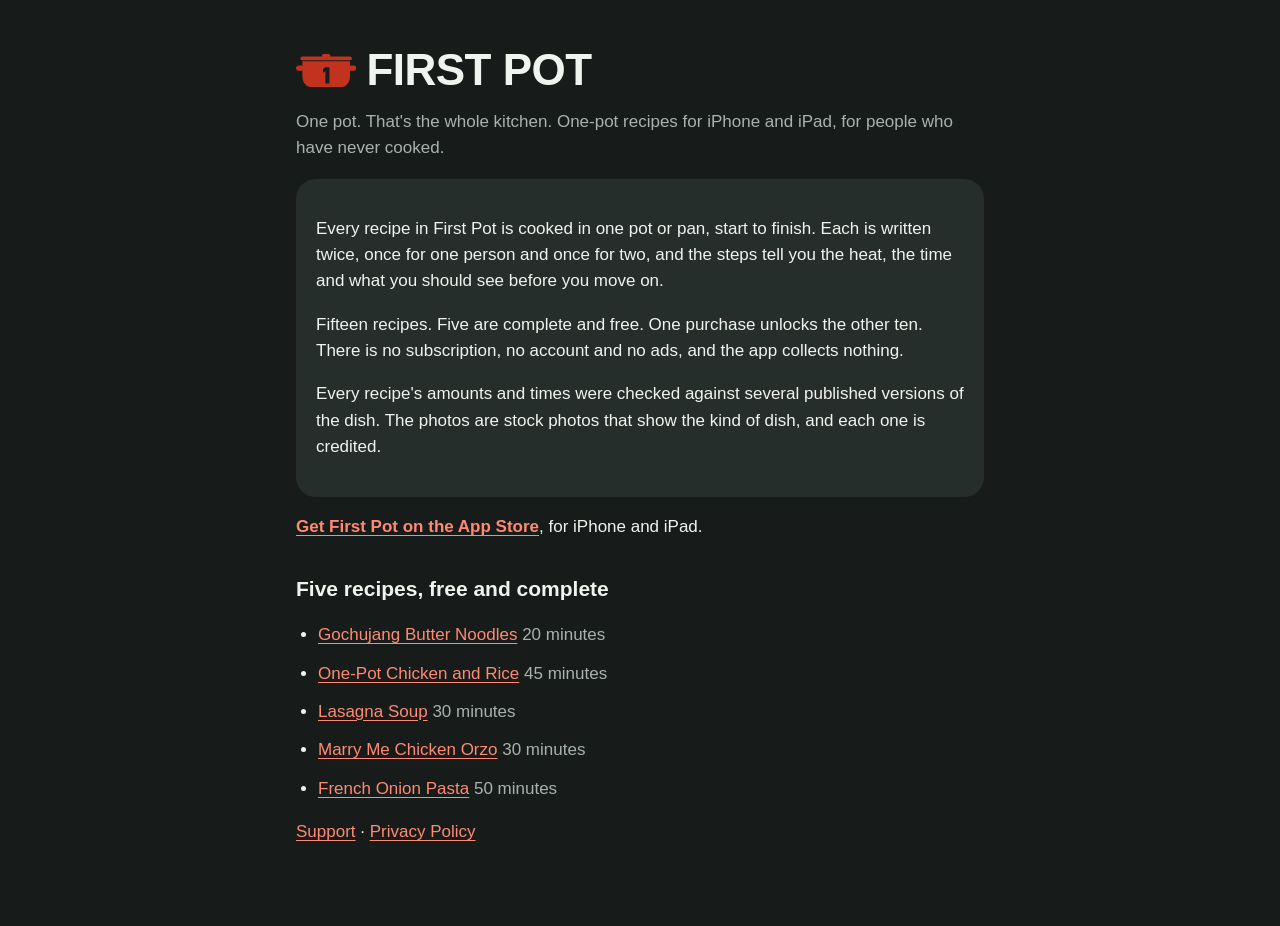
==== commit 385d845a: "App Store link on the home page; privacy covers the 1.1 alarms Co-Authored-By: Claude Opus 5.5 <nore" ====
--- a/index.html
+++ b/index.html
@@ -3,51 +3,19 @@
 <head>
 <meta charset="utf-8">
 <meta name="viewport" content="width=device-width, initial-scale=1">
-<title>First Pot: One-Pot Recipes for People Who Have Never Cooked</title>
-<meta name="description" content="Never cooked? Tonight you will. Fifteen one-pot dinners for iPhone and iPad, for one person or two, shown one step at a time. Five are free. Pay once for the other ten.">
-<meta name="theme-color" content="#171C1A">
-<link rel="canonical" href="https://firstpot.app/">
-<link rel="icon" type="image/png" sizes="32x32" href="favicon-32.png">
-<link rel="apple-touch-icon" href="apple-touch-icon.png">
-<meta property="og:type" content="website">
-<meta property="og:site_name" content="First Pot">
-<meta property="og:title" content="First Pot: Never cooked? Tonight you will.">
-<meta property="og:description" content="Fifteen one-pot dinners for one person or two, shown one step at a time. Five are free. Pay once for the other ten.">
-<meta property="og:url" content="https://firstpot.app/">
-<meta property="og:image" content="https://firstpot.app/img/og.jpg">
-<meta property="og:image:width" content="1200">
-<meta property="og:image:height" content="630">
-<meta property="og:image:alt" content="First Pot. Never cooked? Tonight you will.">
-<meta name="twitter:card" content="summary_large_image">
-<meta name="twitter:title" content="First Pot: Never cooked? Tonight you will.">
-<meta name="twitter:description" content="Fifteen one-pot dinners for one person or two, shown one step at a time. Five are free. Pay once for the other ten.">
-<meta name="twitter:image" content="https://firstpot.app/img/og.jpg">
-<link rel="stylesheet" href="site.css">
+<title>First Pot</title>
+<link rel="stylesheet" href="style.css">
 </head>
 <body>
-<a class="skip" href="#main">Skip to content</a>
-<header class="bar">
-<a class="wordmark" href="index.html" aria-label="First Pot, home"><svg viewBox="0 0 176 100" aria-hidden="true"><rect x="0.2" y="36.1" width="24.6" height="15.7" rx="7.8"/><rect x="151.2" y="36.1" width="24.6" height="15.7" rx="7.8"/><rect x="13.1" y="10.1" width="149.9" height="11.2" rx="5.6"/><rect x="75.7" y="2.9" width="24.6" height="10.1" rx="5"/><path fill-rule="evenodd" d="M18.65 23.94H157.35V68.05Q157.35 100 125.4 100H50.6Q18.65 100 18.65 68.05ZM97.45 41.4V88.6H85.65V53L78.55 58.5V47L85 41.4Z"/></svg><span>First Pot</span></a>
-<nav aria-label="Main"><a href="#recipes">Recipes</a><a href="support.html">Support</a></nav>
-</header>
-<main id="main">
-
-<section class="open">
-<div class="open-in">
-<div class="open-text">
-<p class="stamp">One-pot recipes for iPhone and iPad</p>
-<h1><span>Never cooked?</span> <span class="block">Tonight</span> <span>you will.</span></h1>
-<p class="lede">Fifteen dinners, each made in one pot. Cook for yourself or for two, one step at a time.</p>
-<a class="badge" href="https://apps.apple.com/app/id6834797982"><img src="img/badge-black.svg" width="166" height="56" alt="Download on the App Store"></a>
+<main>
+<h1 class="wordmark"><svg viewBox="0 0 176 100" aria-hidden="true"><rect x="0.2" y="36.1" width="24.6" height="15.7" rx="7.8"/><rect x="151.2" y="36.1" width="24.6" height="15.7" rx="7.8"/><rect x="13.1" y="10.1" width="149.9" height="11.2" rx="5.6"/><rect x="75.7" y="2.9" width="24.6" height="10.1" rx="5"/><path fill-rule="evenodd" d="M18.65 23.94H157.35V68.05Q157.35 100 125.4 100H50.6Q18.65 100 18.65 68.05ZM97.45 41.4V88.6H85.65V53L78.55 58.5V47L85 41.4Z"/></svg>First Pot</h1>
+<p class="muted">One pot. That's the whole kitchen. One-pot recipes for iPhone and iPad, for people who have never cooked.</p>
+<div class="card">
+<p>Every recipe in First Pot is cooked in one pot or pan, start to finish. Each is written twice, once for one person and once for two, and the steps tell you the heat, the time and what you should see before you move on.</p>
+<p>Fifteen recipes. Five are complete and free. One purchase unlocks the other ten. There is no subscription, no account and no ads, and the app collects nothing.</p>
+<p>Every recipe's amounts and times were checked against several published versions of the dish. The photos are stock photos that show the kind of dish, and each one is credited.</p>
 </div>
-<div class="open-shot"><img src="img/screen-step.jpg" width="800" height="1550" fetchpriority="high" alt="A cooking step in First Pot: step 1 of 9, Heat the pot, with the oil to measure, the heat to use, and what you should see before moving on."></div>
-</div>
-</section>
-
-<section class="step" id="recipes" aria-labelledby="s1">
-<header class="slab e-mustard"><span class="num" aria-hidden="true">1</span><div><p class="stamp">Step 1 of 5</p><h2 id="s1">Pick a dinner</h2></div></header>
-<p class="intro">Every dinner starts and finishes in one pot or pan, and the recipe tells you what size up top. So there's one thing to wash.</p>
-<div class="free">
+<p><a href="https://apps.apple.com/app/id6834797982"><strong>Get First Pot on the App Store</strong></a>, for iPhone and iPad.</p>
 <!-- recipes:start -->
 <h2>Five recipes, free and complete</h2>
 <ul>
@@ -58,95 +26,7 @@
 <li><a href="recipes/french-onion-pasta.html">French Onion Pasta</a> <span class="muted">50 minutes</span></li>
 </ul>
 <!-- recipes:end -->
-</div>
-<div class="more">
-<h2>Ten more, one purchase</h2>
-<ul>
-<li class="e-olive">Baked Feta Orzo</li>
-<li class="e-sage">Creamy Garlic and Herb Pasta</li>
-<li class="e-cobalt">Garlic Parmesan Chicken Pasta</li>
-<li class="e-berry">One-Pot Taco Pasta</li>
-<li class="e-forest">Broccoli Cheddar Orzo</li>
-<li class="e-teal">Dumpling Coconut Curry Soup</li>
-<li class="e-ink">Egg Fried Rice</li>
-<li class="e-brick">Weeknight Chili</li>
-<li class="e-paprika">Shakshuka</li>
-<li class="e-plum">Sheet Pan Chicken Fajitas</li>
-</ul>
-</div>
-</section>
-
-<section class="step" aria-labelledby="s2">
-<header class="slab e-cobalt"><span class="num" aria-hidden="true">2</span><div><p class="stamp">Step 2 of 5</p><h2 id="s2">Say who's eating</h2></div></header>
-<div class="work">
-<div class="words">
-<div class="tiles" aria-hidden="true"><div class="tile"><b>1</b><span>For one</span></div><div class="tile on"><b>2</b><span>For two</span></div></div>
-<div class="panel"><p>Tap 1 or 2. Both sets of amounts are written out, so you're never halving a cup of broth in your head. Buy what's on the list, and each step shows the amounts it needs.</p></div>
-</div>
-<div class="shot"><img src="img/screen-servings.jpg" width="800" height="1550" loading="lazy" alt="The You need screen: a choice of for one or for two above the pot size and a list of ingredients with their amounts."></div>
-</div>
-</section>
-
-<section class="step" aria-labelledby="s3">
-<header class="slab e-teal"><span class="num" aria-hidden="true">3</span><div><p class="stamp">Step 3 of 5</p><h2 id="s3">Go one step at a time</h2></div></header>
-<div class="work flip">
-<div class="words">
-<div class="panel">
-<ul class="lines">
-<li>Each step tells you the heat, how long, and what it should look like before you move on.</li>
-<li>It doesn't assume you know anything. It tells you what size pot to use, what "medium-high" actually means, and how to tell when the chicken's done.</li>
-</ul>
-<div class="look"><span class="stamp">Look for</span>A "what you should see" check at the moments that matter, so you know when to move on.</div>
-</div>
-</div>
-<div class="shot wide"><img src="img/screen-ipad.jpg" width="1000" height="1208" loading="lazy" alt="First Pot on iPad: step 1 of 7, Brown the sausage, with a five-minute timer, plain instructions and a Look for panel."></div>
-</div>
-</section>
-
-<section class="field" aria-labelledby="s4">
-<div class="field-in">
-<div class="field-text">
-<p class="stamp">Step 4 of 5</p>
-<h2 id="s4">Let the timer watch the pot</h2>
-<p class="clock" aria-hidden="true">8:35</p>
-<p class="say">Timers keep running while you read ahead. Allow notifications, and they still go off when your phone is locked.</p>
-</div>
-<div class="field-shot"><img src="img/screen-timer.jpg" width="800" height="1517" loading="lazy" alt="Step 7 of 8, Add the cheese, with a simmer timer still running at the top of the screen."></div>
-</div>
-</section>
-
-<section class="step" aria-labelledby="s5">
-<header class="slab e-forest"><span class="num" aria-hidden="true">5</span><div><p class="stamp">Step 5 of 5</p><h2 id="s5">You made dinner</h2></div></header>
-<div class="work">
-<div class="words">
-<div class="plate" aria-hidden="true"><svg viewBox="0 0 176 100" aria-hidden="true"><rect x="0.2" y="36.1" width="24.6" height="15.7" rx="7.8"/><rect x="151.2" y="36.1" width="24.6" height="15.7" rx="7.8"/><rect x="13.1" y="10.1" width="149.9" height="11.2" rx="5.6"/><rect x="75.7" y="2.9" width="24.6" height="10.1" rx="5"/><path fill-rule="evenodd" d="M18.65 23.94H157.35V68.05Q157.35 100 125.4 100H50.6Q18.65 100 18.65 68.05ZM97.45 41.4V88.6H85.65V53L78.55 58.5V47L85 41.4Z"/></svg><b>N&ordm; 1</b></div>
-<div class="panel"><p>Turn off the stove. Then one question: did it work?</p><p>If it didn't, every dish has an "if something goes wrong" section. Noodles still firm, soup too thick, grease on top: each one has a fix, and dinner usually still happens.</p></div>
-</div>
-<div class="shot"><img src="img/screen-finish.jpg" width="800" height="1340" loading="lazy" alt="The finish screen: You made Gochujang Butter Noodles, with the question How did it go, and buttons for It worked and Something went wrong."></div>
-</div>
-</section>
-
-<section class="deal" aria-labelledby="deal">
-<div class="deal-in">
-<div class="deal-text">
-<h2 id="deal"><span>Five free.</span> <span>Ten more.</span> <span class="block">Pay once.</span></h2>
-<p class="say">The app is free with five full recipes. Not samples, the whole thing. Pay once for the other ten, and everyone in your Family Sharing group gets them too.</p>
-<ul class="nos"><li class="stamp">No subscription</li><li class="stamp">No account</li><li class="stamp">No ads</li><li class="stamp">No data collected</li></ul>
-<a class="badge" href="https://apps.apple.com/app/id6834797982"><img src="img/badge-black.svg" width="166" height="56" loading="lazy" alt="Download on the App Store"></a>
-</div>
-<div class="deal-shot"><img src="img/screen-paywall.jpg" width="800" height="1550" loading="lazy" alt="The unlock screen: ten more dinners, pay once, with the ten recipes listed."></div>
-</div>
-</section>
-
-<section class="about" aria-label="About the recipes and photos">
-<div class="panel"><h2>The recipes</h2><p>We checked each recipe's amounts and times against several published versions of the dish, then wrote it out from scratch for someone who's never cooked.</p></div>
-<div class="panel"><h2>The photos</h2><p>The photos are stock, there to show you roughly what you're making. Each recipe page credits the photographer.</p></div>
-</section>
-
+<p><a href="support.html">Support</a> &middot; <a href="privacy.html">Privacy Policy</a></p>
 </main>
-<footer class="foot"><div class="foot-in">
-<a class="wordmark" href="index.html" aria-label="First Pot, home"><svg viewBox="0 0 176 100" aria-hidden="true"><rect x="0.2" y="36.1" width="24.6" height="15.7" rx="7.8"/><rect x="151.2" y="36.1" width="24.6" height="15.7" rx="7.8"/><rect x="13.1" y="10.1" width="149.9" height="11.2" rx="5.6"/><rect x="75.7" y="2.9" width="24.6" height="10.1" rx="5"/><path fill-rule="evenodd" d="M18.65 23.94H157.35V68.05Q157.35 100 125.4 100H50.6Q18.65 100 18.65 68.05ZM97.45 41.4V88.6H85.65V53L78.55 58.5V47L85 41.4Z"/></svg><span>First Pot</span></a>
-<nav aria-label="Footer"><a href="support.html">Support</a><a href="privacy.html">Privacy Policy</a><a href="https://github.com/amgarcia2235/firstpot-site/issues">Report a problem</a></nav>
-</div></footer>
 </body>
 </html>
--- a/style.css
+++ b/style.css
@@ -0,0 +1,26 @@
+:root { color-scheme: dark; --bg: #171c1a; --fg: #f1f3ee; --muted: #a9b2ad; --card: #262e2b; --link: #ff8a73; }
+* { box-sizing: border-box; }
+body { margin: 0; background: var(--bg); color: var(--fg); font: 17px/1.55 -apple-system, BlinkMacSystemFont, "Segoe UI", Roboto, sans-serif; }
+main { max-width: 720px; margin: 0 auto; padding: 48px 16px 64px; }
+h1 { font-size: 34px; line-height: 1.15; margin: 0 0 8px; font-weight: 600; }
+h2 { font-size: 21px; margin: 32px 0 8px; font-weight: 600; }
+/* The name as the app draws it: the chili pot with a 1 cut out of it, beside FIRST POT in heavy condensed capitals.
+   The system's own condensed cut where there is one; no font is downloaded. */
+.wordmark { display: flex; align-items: center; gap: 10px; font-family: -apple-system, BlinkMacSystemFont, "Helvetica Neue", "Arial Narrow", sans-serif-condensed, "Roboto Condensed", sans-serif; font-size: 44px; font-weight: 900; font-stretch: condensed; text-transform: uppercase; letter-spacing: -0.5px; line-height: 1; }
+.wordmark svg { height: 0.78em; width: auto; flex: none; fill: #c2331f; }
+p, li { color: var(--fg); }
+.muted { color: var(--muted); }
+.card { background: var(--card); border-radius: 20px; padding: 20px; margin: 16px 0; }
+a { color: var(--link); text-underline-offset: 3px; }
+nav { display: flex; gap: 16px; margin-bottom: 32px; }
+table { width: 100%; border-collapse: collapse; margin: 8px 0 16px; }
+th, td { text-align: left; vertical-align: top; padding: 9px 12px 9px 0; border-bottom: 1px solid #3a4440; }
+th { color: var(--muted); font-weight: 600; font-size: 15px; }
+ol, ul { padding-left: 22px; }
+li { margin: 0 0 12px; }
+.photo { width: 100%; height: auto; border-radius: 20px; display: block; margin: 16px 0 6px; }
+.small { font-size: 14px; margin-top: 0; }
+.cue { font-style: normal; color: #7fd1be; }
+.facts { margin: 0; display: grid; grid-template-columns: max-content 1fr; gap: 6px 16px; }
+.facts dt { color: var(--muted); font-weight: 600; }
+.facts dd { margin: 0; }
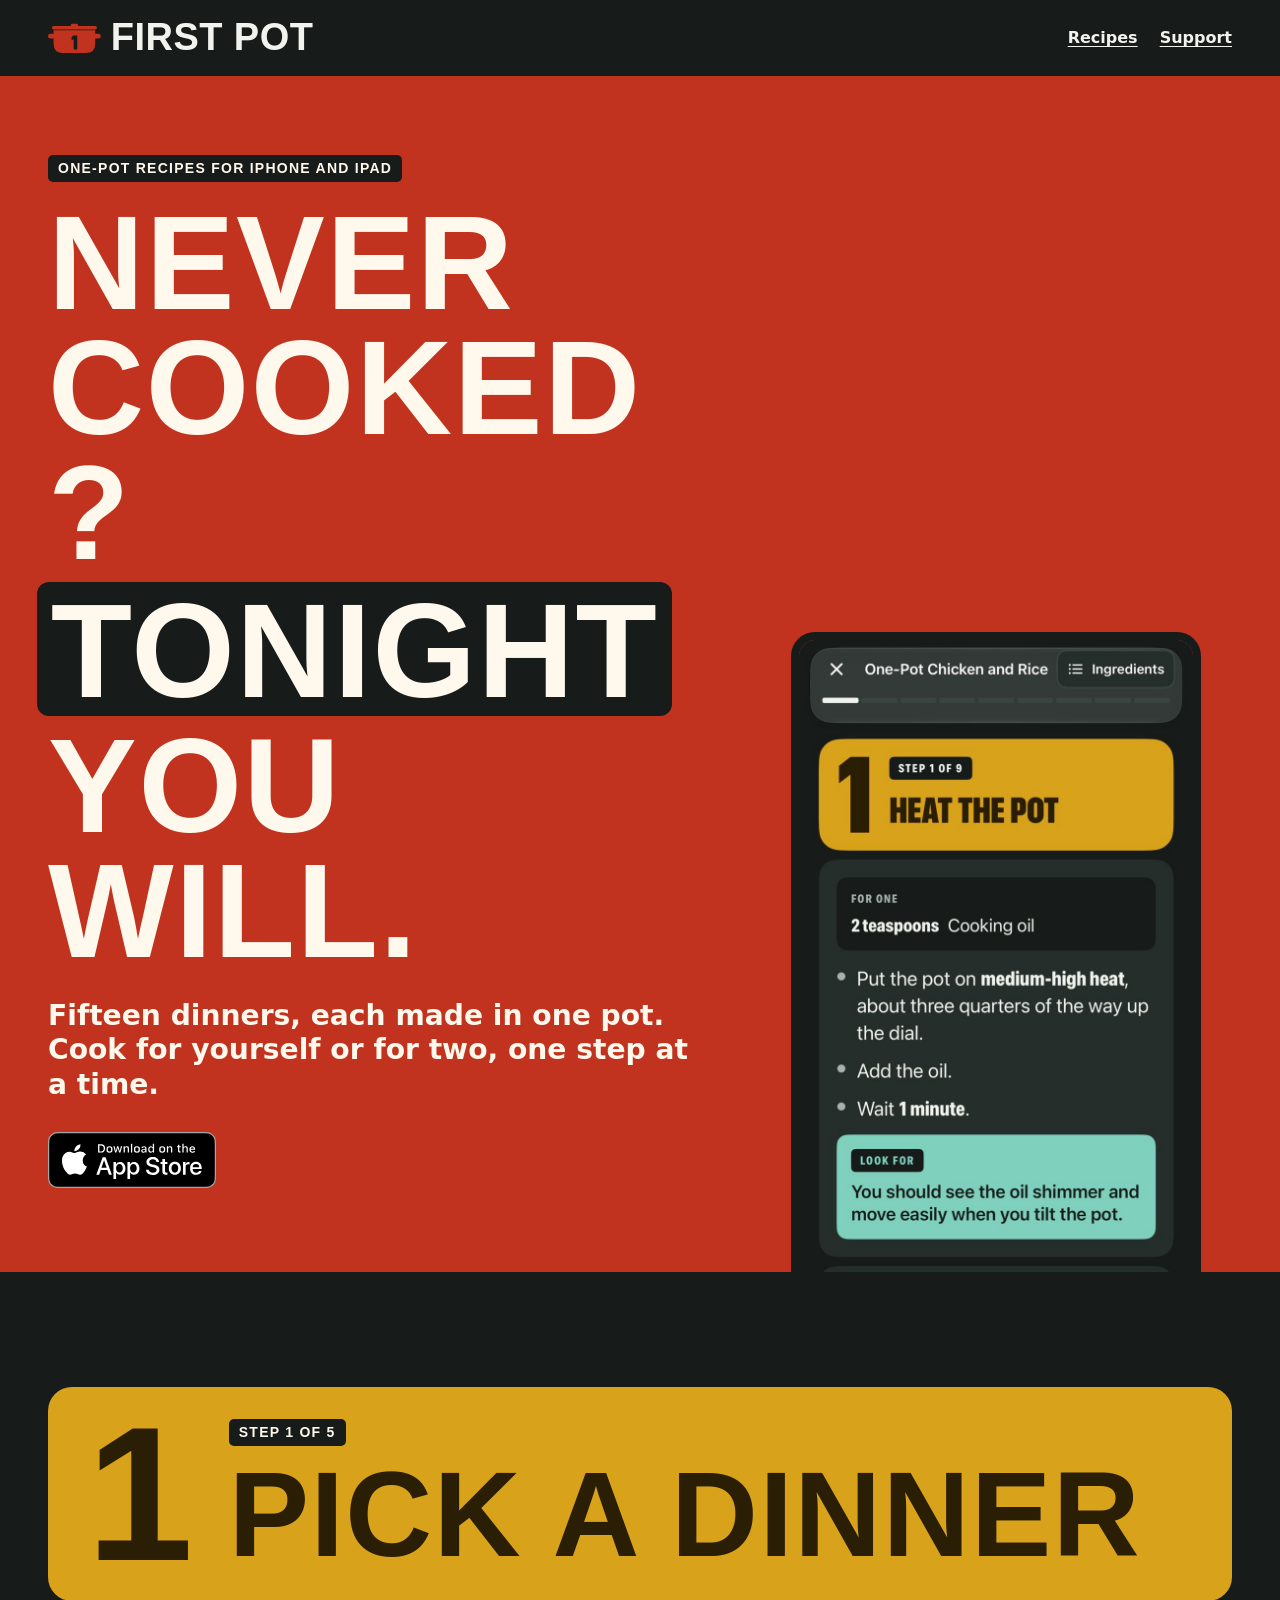
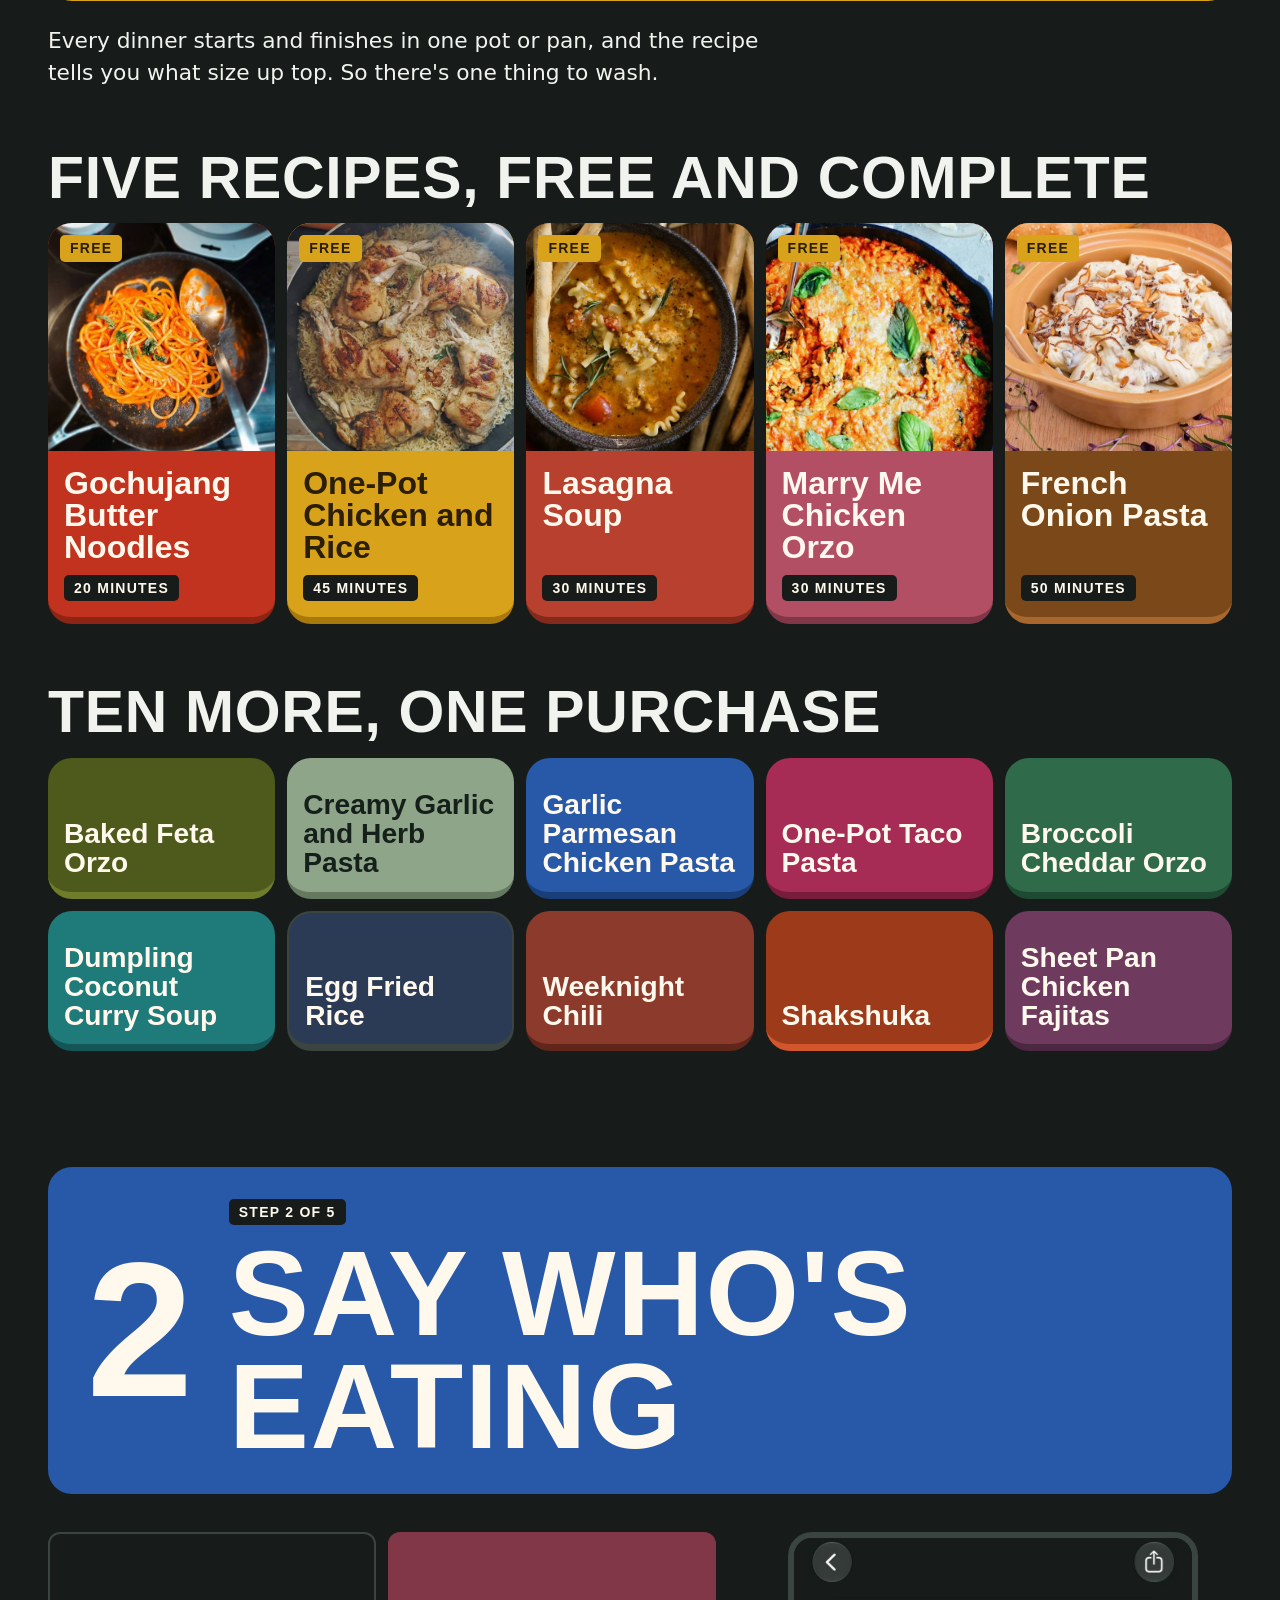
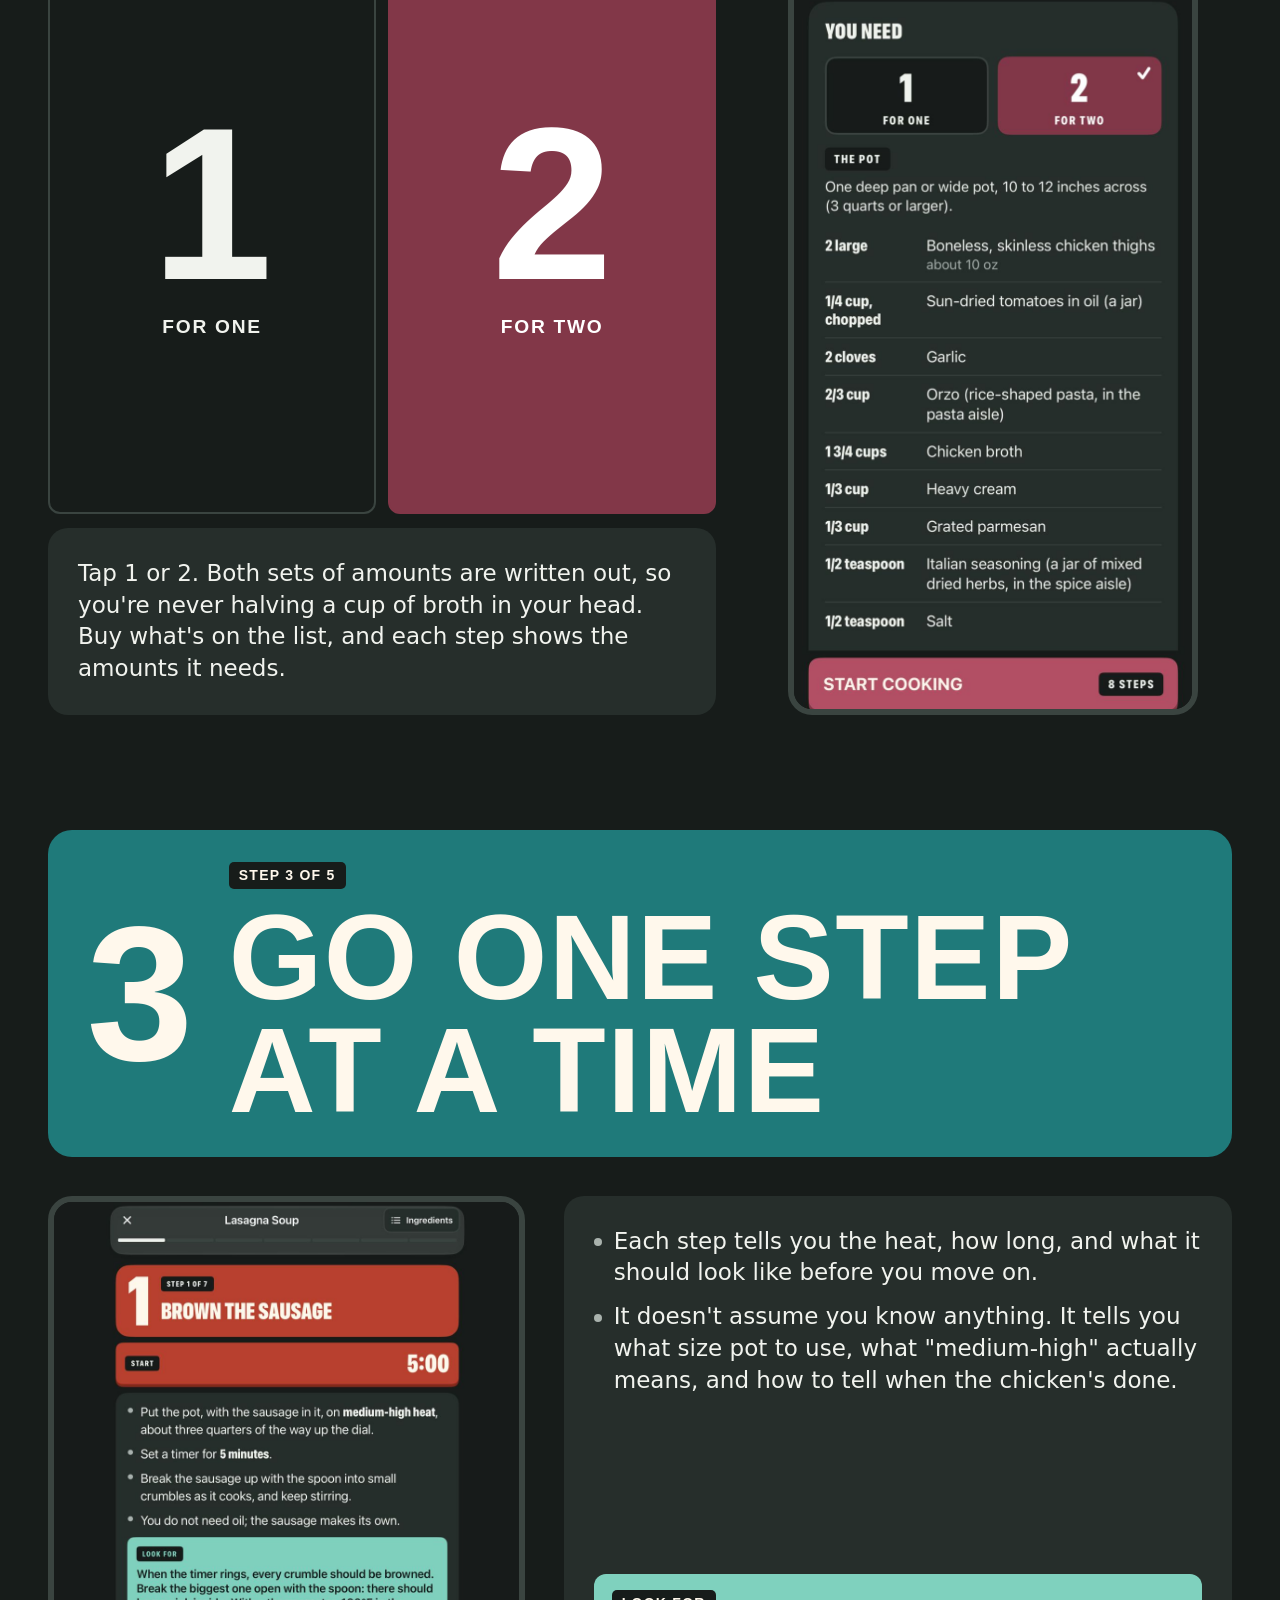
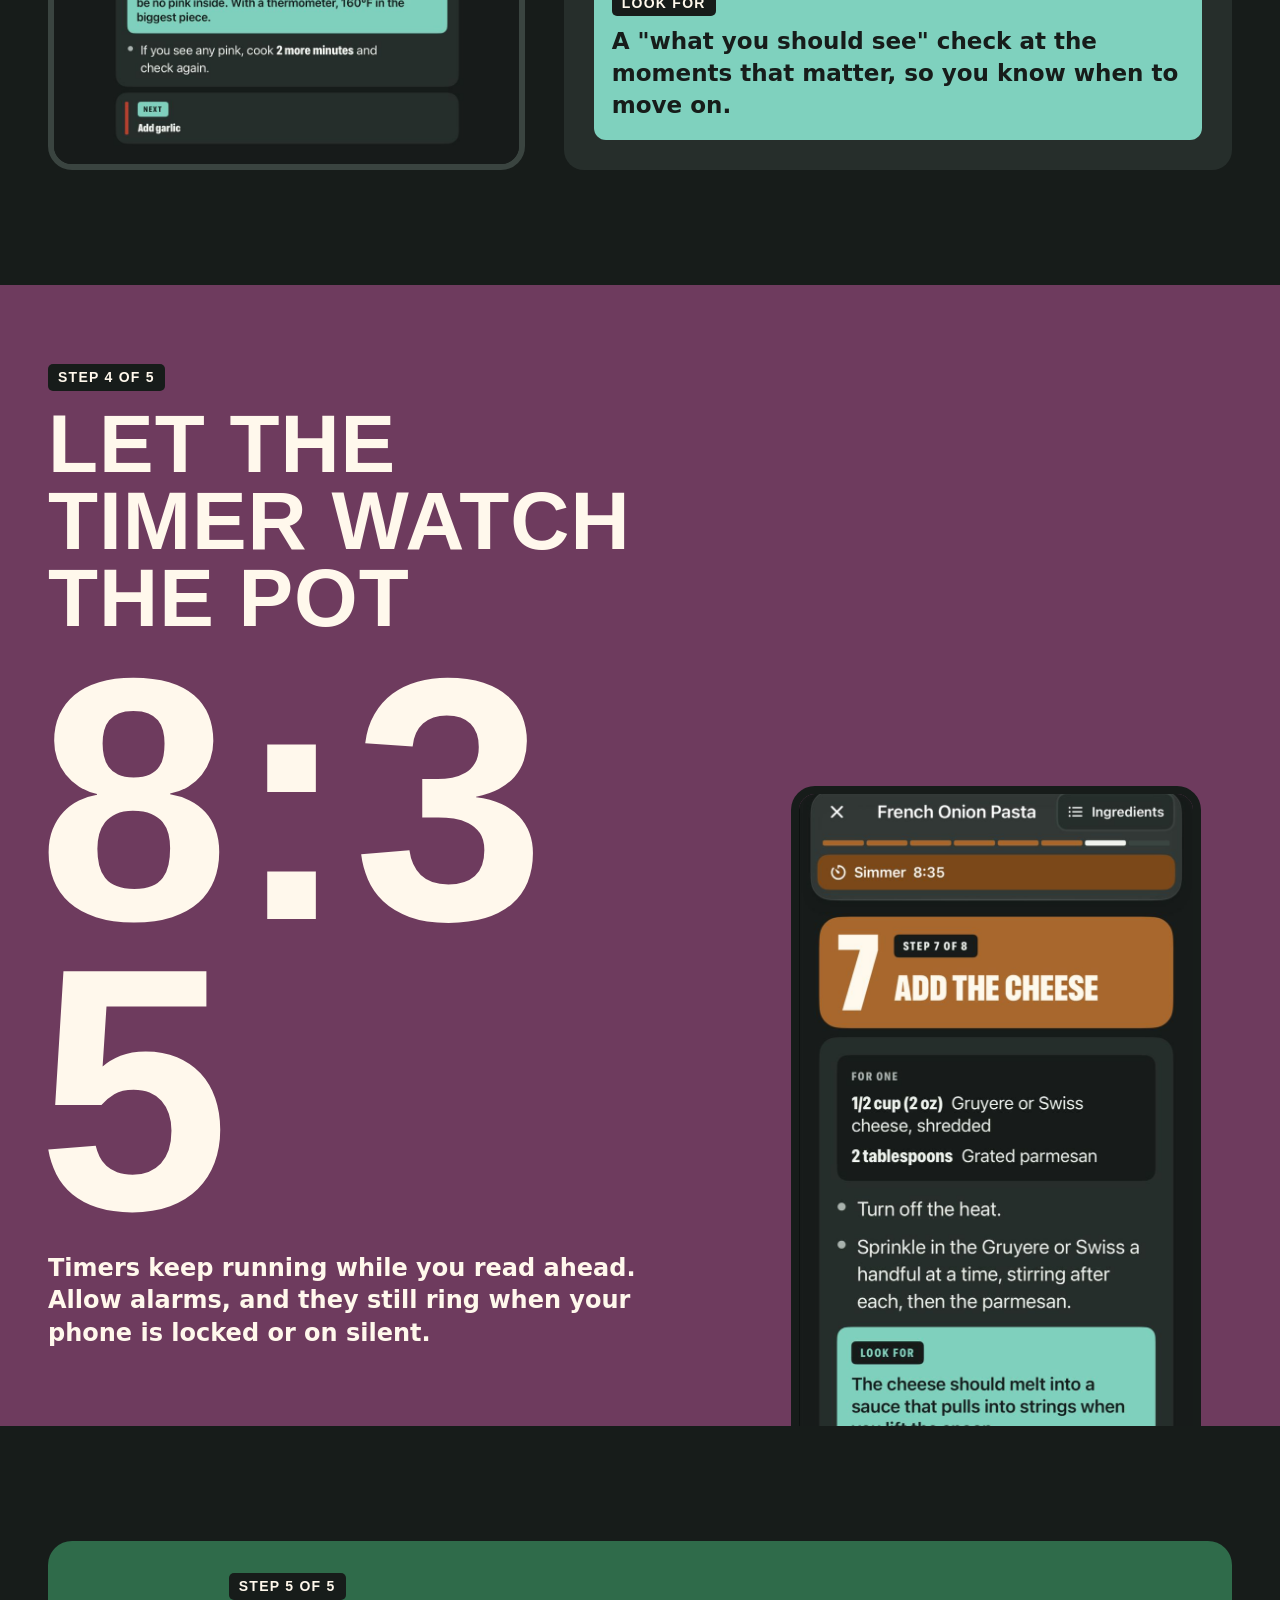
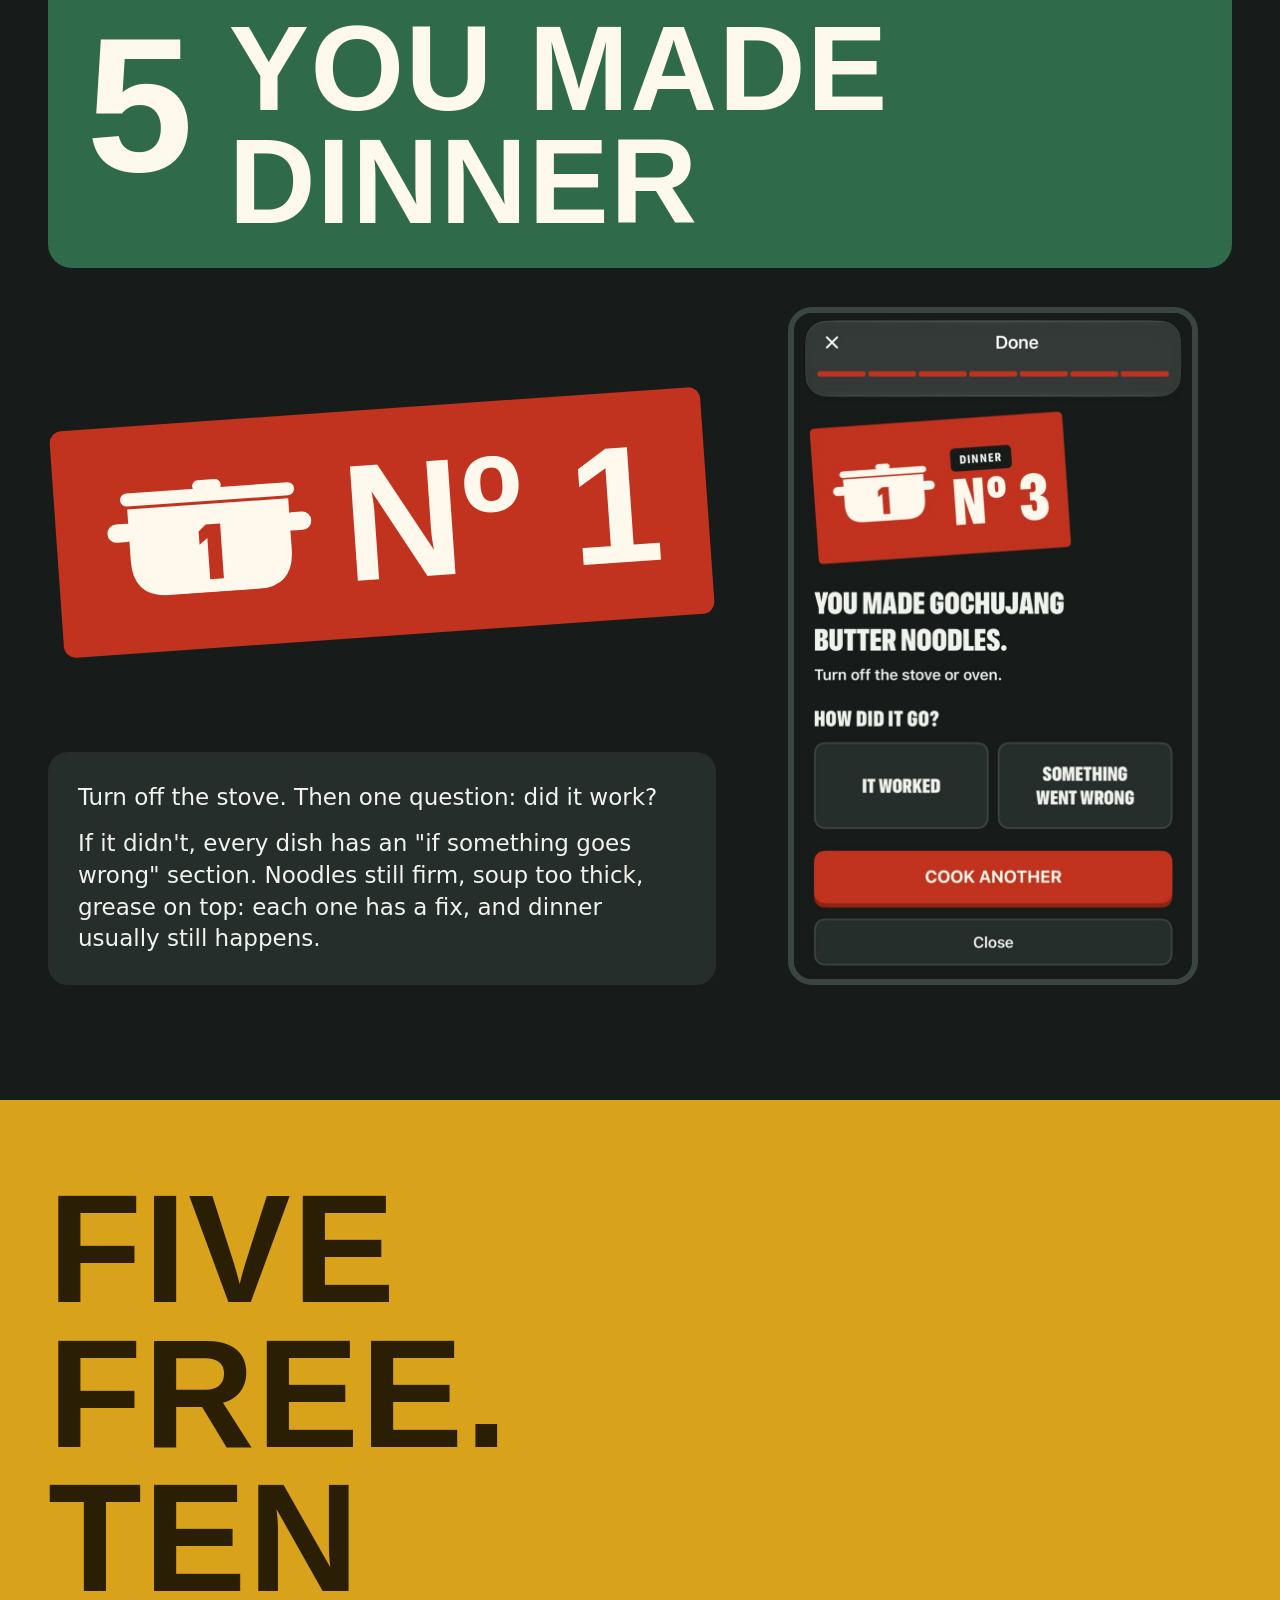
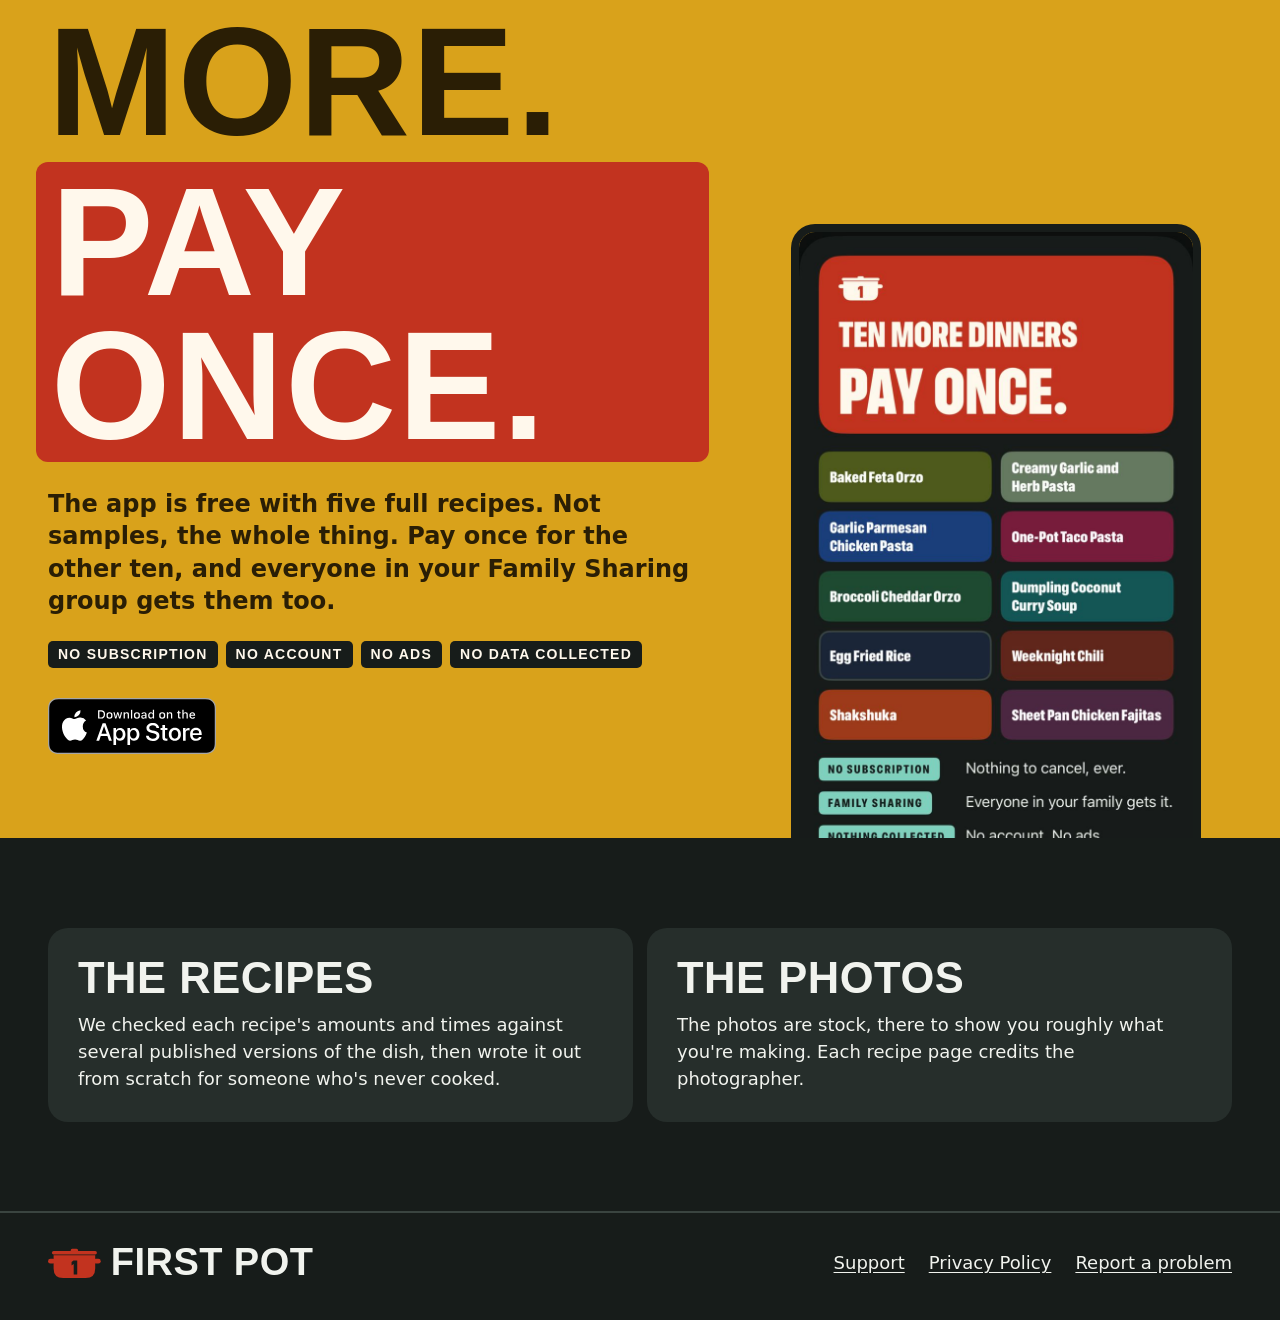
==== commit 4928c8b6: "Same fixes as the live pages (2026-11-22) Co-Authored-By: Claude Opus 5.5 <noreply@anthropic.com>" ====
--- a/index.html
+++ b/index.html
@@ -3,19 +3,51 @@
 <head>
 <meta charset="utf-8">
 <meta name="viewport" content="width=device-width, initial-scale=1">
-<title>First Pot</title>
-<link rel="stylesheet" href="style.css">
+<title>First Pot: One-Pot Recipes for People Who Have Never Cooked</title>
+<meta name="description" content="Never cooked? Tonight you will. Fifteen one-pot dinners for iPhone and iPad, for one person or two, shown one step at a time. Five are free. Pay once for the other ten.">
+<meta name="theme-color" content="#171C1A">
+<link rel="canonical" href="https://firstpot.app/">
+<link rel="icon" type="image/png" sizes="32x32" href="favicon-32.png">
+<link rel="apple-touch-icon" href="apple-touch-icon.png">
+<meta property="og:type" content="website">
+<meta property="og:site_name" content="First Pot">
+<meta property="og:title" content="First Pot: Never cooked? Tonight you will.">
+<meta property="og:description" content="Fifteen one-pot dinners for one person or two, shown one step at a time. Five are free. Pay once for the other ten.">
+<meta property="og:url" content="https://firstpot.app/">
+<meta property="og:image" content="https://firstpot.app/img/og.jpg">
+<meta property="og:image:width" content="1200">
+<meta property="og:image:height" content="630">
+<meta property="og:image:alt" content="First Pot. Never cooked? Tonight you will.">
+<meta name="twitter:card" content="summary_large_image">
+<meta name="twitter:title" content="First Pot: Never cooked? Tonight you will.">
+<meta name="twitter:description" content="Fifteen one-pot dinners for one person or two, shown one step at a time. Five are free. Pay once for the other ten.">
+<meta name="twitter:image" content="https://firstpot.app/img/og.jpg">
+<link rel="stylesheet" href="site.css">
 </head>
 <body>
-<main>
-<h1 class="wordmark"><svg viewBox="0 0 176 100" aria-hidden="true"><rect x="0.2" y="36.1" width="24.6" height="15.7" rx="7.8"/><rect x="151.2" y="36.1" width="24.6" height="15.7" rx="7.8"/><rect x="13.1" y="10.1" width="149.9" height="11.2" rx="5.6"/><rect x="75.7" y="2.9" width="24.6" height="10.1" rx="5"/><path fill-rule="evenodd" d="M18.65 23.94H157.35V68.05Q157.35 100 125.4 100H50.6Q18.65 100 18.65 68.05ZM97.45 41.4V88.6H85.65V53L78.55 58.5V47L85 41.4Z"/></svg>First Pot</h1>
-<p class="muted">One pot. That's the whole kitchen. One-pot recipes for iPhone and iPad, for people who have never cooked.</p>
-<div class="card">
-<p>Every recipe in First Pot is cooked in one pot or pan, start to finish. Each is written twice, once for one person and once for two, and the steps tell you the heat, the time and what you should see before you move on.</p>
-<p>Fifteen recipes. Five are complete and free. One purchase unlocks the other ten. There is no subscription, no account and no ads, and the app collects nothing.</p>
-<p>Every recipe's amounts and times were checked against several published versions of the dish. The photos are stock photos that show the kind of dish, and each one is credited.</p>
+<a class="skip" href="#main">Skip to content</a>
+<header class="bar">
+<a class="wordmark" href="index.html" aria-label="First Pot, home"><svg viewBox="0 0 176 100" aria-hidden="true"><rect x="0.2" y="36.1" width="24.6" height="15.7" rx="7.8"/><rect x="151.2" y="36.1" width="24.6" height="15.7" rx="7.8"/><rect x="13.1" y="10.1" width="149.9" height="11.2" rx="5.6"/><rect x="75.7" y="2.9" width="24.6" height="10.1" rx="5"/><path fill-rule="evenodd" d="M18.65 23.94H157.35V68.05Q157.35 100 125.4 100H50.6Q18.65 100 18.65 68.05ZM97.45 41.4V88.6H85.65V53L78.55 58.5V47L85 41.4Z"/></svg><span>First Pot</span></a>
+<nav aria-label="Main"><a href="#recipes">Recipes</a><a href="support.html">Support</a></nav>
+</header>
+<main id="main">
+
+<section class="open">
+<div class="open-in">
+<div class="open-text">
+<p class="stamp">One-pot recipes for iPhone and iPad</p>
+<h1><span>Never cooked?</span> <span class="block">Tonight</span> <span>you will.</span></h1>
+<p class="lede">Fifteen dinners, each made in one pot. Cook for yourself or for two, one step at a time.</p>
+<a class="badge" href="https://apps.apple.com/app/id6834797982"><img src="img/badge-black.svg" width="166" height="56" alt="Download on the App Store"></a>
 </div>
-<p><a href="https://apps.apple.com/app/id6834797982"><strong>Get First Pot on the App Store</strong></a>, for iPhone and iPad.</p>
+<div class="open-shot"><img src="img/screen-step.jpg" width="800" height="1550" fetchpriority="high" alt="A cooking step in First Pot: step 1 of 9, Heat the pot, with the oil to measure, the heat to use, and what you should see before moving on."></div>
+</div>
+</section>
+
+<section class="step" id="recipes" aria-labelledby="s1">
+<header class="slab e-mustard"><span class="num" aria-hidden="true">1</span><div><p class="stamp">Step 1 of 5</p><h2 id="s1">Pick a dinner</h2></div></header>
+<p class="intro">Every dinner starts and finishes in one pot or pan, and the recipe tells you what size up top. So there's one thing to wash.</p>
+<div class="free">
 <!-- recipes:start -->
 <h2>Five recipes, free and complete</h2>
 <ul>
@@ -26,7 +58,95 @@
 <li><a href="recipes/french-onion-pasta.html">French Onion Pasta</a> <span class="muted">50 minutes</span></li>
 </ul>
 <!-- recipes:end -->
-<p><a href="support.html">Support</a> &middot; <a href="privacy.html">Privacy Policy</a></p>
+</div>
+<div class="more">
+<h2>Ten more, one purchase</h2>
+<ul>
+<li class="e-olive">Baked Feta Orzo</li>
+<li class="e-sage">Creamy Garlic and Herb Pasta</li>
+<li class="e-cobalt">Garlic Parmesan Chicken Pasta</li>
+<li class="e-berry">One-Pot Taco Pasta</li>
+<li class="e-forest">Broccoli Cheddar Orzo</li>
+<li class="e-teal">Dumpling Coconut Curry Soup</li>
+<li class="e-ink">Egg Fried Rice</li>
+<li class="e-brick">Weeknight Chili</li>
+<li class="e-paprika">Shakshuka</li>
+<li class="e-plum">Sheet Pan Chicken Fajitas</li>
+</ul>
+</div>
+</section>
+
+<section class="step" aria-labelledby="s2">
+<header class="slab e-cobalt"><span class="num" aria-hidden="true">2</span><div><p class="stamp">Step 2 of 5</p><h2 id="s2">Say who's eating</h2></div></header>
+<div class="work">
+<div class="words">
+<div class="tiles" aria-hidden="true"><div class="tile"><b>1</b><span>For one</span></div><div class="tile on"><b>2</b><span>For two</span></div></div>
+<div class="panel"><p>Tap 1 or 2. Both sets of amounts are written out, so you're never halving a cup of broth in your head. Buy what's on the list, and each step shows the amounts it needs.</p></div>
+</div>
+<div class="shot"><img src="img/screen-servings.jpg" width="800" height="1550" loading="lazy" alt="The You need screen: a choice of for one or for two above the pot size and a list of ingredients with their amounts."></div>
+</div>
+</section>
+
+<section class="step" aria-labelledby="s3">
+<header class="slab e-teal"><span class="num" aria-hidden="true">3</span><div><p class="stamp">Step 3 of 5</p><h2 id="s3">Go one step at a time</h2></div></header>
+<div class="work flip">
+<div class="words">
+<div class="panel">
+<ul class="lines">
+<li>Each step tells you the heat, how long, and what it should look like before you move on.</li>
+<li>It doesn't assume you know anything. It tells you what size pot to use, what "medium-high" actually means, and how to tell when the chicken's done.</li>
+</ul>
+<div class="look"><span class="stamp">Look for</span>A "what you should see" check at the moments that matter, so you know when to move on.</div>
+</div>
+</div>
+<div class="shot wide"><img src="img/screen-ipad.jpg" width="1000" height="1208" loading="lazy" alt="First Pot on iPad: step 1 of 7, Brown the sausage, with a five-minute timer, plain instructions and a Look for panel."></div>
+</div>
+</section>
+
+<section class="field" aria-labelledby="s4">
+<div class="field-in">
+<div class="field-text">
+<p class="stamp">Step 4 of 5</p>
+<h2 id="s4">Let the timer watch the pot</h2>
+<p class="clock" aria-hidden="true">8:35</p>
+<p class="say">Timers keep running while you read ahead. Allow alarms, and they still ring when your phone is locked or on silent.</p>
+</div>
+<div class="field-shot"><img src="img/screen-timer.jpg" width="800" height="1517" loading="lazy" alt="Step 7 of 8, Add the cheese, with a simmer timer still running at the top of the screen."></div>
+</div>
+</section>
+
+<section class="step" aria-labelledby="s5">
+<header class="slab e-forest"><span class="num" aria-hidden="true">5</span><div><p class="stamp">Step 5 of 5</p><h2 id="s5">You made dinner</h2></div></header>
+<div class="work">
+<div class="words">
+<div class="plate" aria-hidden="true"><svg viewBox="0 0 176 100" aria-hidden="true"><rect x="0.2" y="36.1" width="24.6" height="15.7" rx="7.8"/><rect x="151.2" y="36.1" width="24.6" height="15.7" rx="7.8"/><rect x="13.1" y="10.1" width="149.9" height="11.2" rx="5.6"/><rect x="75.7" y="2.9" width="24.6" height="10.1" rx="5"/><path fill-rule="evenodd" d="M18.65 23.94H157.35V68.05Q157.35 100 125.4 100H50.6Q18.65 100 18.65 68.05ZM97.45 41.4V88.6H85.65V53L78.55 58.5V47L85 41.4Z"/></svg><b>N&ordm; 1</b></div>
+<div class="panel"><p>Turn off the stove. Then one question: did it work?</p><p>If it didn't, every dish has an "if something goes wrong" section. Noodles still firm, soup too thick, grease on top: each one has a fix, and dinner usually still happens.</p></div>
+</div>
+<div class="shot"><img src="img/screen-finish.jpg" width="800" height="1340" loading="lazy" alt="The finish screen: You made Gochujang Butter Noodles, with the question How did it go, and buttons for It worked and Something went wrong."></div>
+</div>
+</section>
+
+<section class="deal" aria-labelledby="deal">
+<div class="deal-in">
+<div class="deal-text">
+<h2 id="deal"><span>Five free.</span> <span>Ten more.</span> <span class="block">Pay once.</span></h2>
+<p class="say">The app is free with five full recipes. Not samples, the whole thing. Pay once for the other ten, and everyone in your Family Sharing group gets them too.</p>
+<ul class="nos"><li class="stamp">No subscription</li><li class="stamp">No account</li><li class="stamp">No ads</li><li class="stamp">No data collected</li></ul>
+<a class="badge" href="https://apps.apple.com/app/id6834797982"><img src="img/badge-black.svg" width="166" height="56" loading="lazy" alt="Download on the App Store"></a>
+</div>
+<div class="deal-shot"><img src="img/screen-paywall.jpg" width="800" height="1550" loading="lazy" alt="The unlock screen: ten more dinners, pay once, with the ten recipes listed."></div>
+</div>
+</section>
+
+<section class="about" aria-label="About the recipes and photos">
+<div class="panel"><h2>The recipes</h2><p>We checked each recipe's amounts and times against several published versions of the dish, then wrote it out from scratch for someone who's never cooked.</p></div>
+<div class="panel"><h2>The photos</h2><p>The photos are stock, there to show you roughly what you're making. Each recipe page credits the photographer.</p></div>
+</section>
+
 </main>
+<footer class="foot"><div class="foot-in">
+<a class="wordmark" href="index.html" aria-label="First Pot, home"><svg viewBox="0 0 176 100" aria-hidden="true"><rect x="0.2" y="36.1" width="24.6" height="15.7" rx="7.8"/><rect x="151.2" y="36.1" width="24.6" height="15.7" rx="7.8"/><rect x="13.1" y="10.1" width="149.9" height="11.2" rx="5.6"/><rect x="75.7" y="2.9" width="24.6" height="10.1" rx="5"/><path fill-rule="evenodd" d="M18.65 23.94H157.35V68.05Q157.35 100 125.4 100H50.6Q18.65 100 18.65 68.05ZM97.45 41.4V88.6H85.65V53L78.55 58.5V47L85 41.4Z"/></svg><span>First Pot</span></a>
+<nav aria-label="Footer"><a href="support.html">Support</a><a href="privacy.html">Privacy Policy</a><a href="https://github.com/amgarcia2235/firstpot-site/issues">Report a problem</a></nav>
+</div></footer>
 </body>
 </html>
--- a/site.css
+++ b/site.css
@@ -0,0 +1,245 @@
+/* First Pot. The app's rules, on the web:
+   the ground is cast iron; colour is enamel, always a solid fill; words sit on opaque panels;
+   corners come from one scale (24, 20, 12, 5). No gradients, blur, pale tints or soft shadows.
+   style.css stays as it is for the recipe pages. */
+
+:root {
+  color-scheme: dark;
+  --iron: #171c1a;
+  --surface: #262e2b;
+  --line: #3a4440;
+  --ink: #f1f3ee;
+  --soft: #a9b2ad;
+  --cream: #fff8ec;
+  --mint: #7fd1be;
+  --chili: #c2331f;
+  --chili-deep: #8e2414;
+  --mustard: #d9a21b;
+  --mustard-ink: #2a1e05;
+  --r-card: 24px;
+  --r-panel: 20px;
+  --r-inner: 12px;
+  --r-stamp: 5px;
+  --gutter: clamp(16px, 4vw, 48px);
+  --page: min(1240px, 100% - 2 * var(--gutter));
+  --sans: system-ui, -apple-system, BlinkMacSystemFont, "Segoe UI", Roboto, "Helvetica Neue", Arial, sans-serif;
+  --cut: BlinkMacSystemFont, -apple-system, "Roboto Condensed", "Arial Narrow", sans-serif-condensed, Impact, "Helvetica Neue", sans-serif;
+}
+
+*, *::before, *::after { box-sizing: border-box; }
+html { background: var(--iron); -webkit-text-size-adjust: 100%; scroll-behavior: smooth; }
+body { margin: 0; background: var(--iron); color: var(--ink); font: 400 18px/1.5 var(--sans); overflow-wrap: break-word; }
+img, svg { display: block; max-width: 100%; }
+img { height: auto; }
+p { margin: 0; }
+ul { margin: 0; padding: 0; list-style: none; }
+a { color: var(--mint); text-underline-offset: 3px; }
+:focus-visible { outline: 3px solid var(--cream); outline-offset: 3px; border-radius: var(--r-stamp); }
+
+/* The two branded cuts of the system font. */
+.cut, h1, h2, .num, .clock, .wordmark {
+  font-family: var(--cut);
+  font-weight: 900;
+  font-stretch: 75%;
+  font-variation-settings: "wdth" 30;
+  text-transform: uppercase;
+  line-height: .94;
+  letter-spacing: .012em;
+  text-wrap: balance;
+}
+.stamp, .free li::after, .free .muted {
+  display: inline-block;
+  padding: 5px 10px;
+  border-radius: var(--r-stamp);
+  background: var(--iron);
+  color: var(--cream);
+  font-family: var(--cut);
+  font-size: 14px;
+  font-weight: 800;
+  font-stretch: 75%;
+  letter-spacing: .09em;
+  line-height: 1.2;
+  text-transform: uppercase;
+}
+
+.skip { position: absolute; left: 16px; top: -80px; z-index: 10; padding: 10px 16px; border-radius: var(--r-stamp); background: var(--cream); color: var(--iron); font-weight: 700; }
+.skip:focus { top: 12px; }
+
+/* Top of the page */
+.bar { width: var(--page); margin-inline: auto; display: flex; align-items: center; justify-content: space-between; gap: 16px; min-height: 76px; }
+.wordmark { display: inline-flex; align-items: center; gap: 10px; white-space: nowrap; color: var(--ink); font-size: 38px; text-decoration: none; }
+.wordmark svg { width: auto; height: 30px; flex: none; fill: var(--chili); }
+.bar nav { display: flex; gap: 22px; }
+.bar nav a { color: var(--ink); font-weight: 600; font-size: 16px; padding: 10px 0; }
+
+/* Opening slab: solid chili, the first screen rising out of it */
+.open { background: var(--chili); color: var(--cream); overflow: hidden; }
+.open-in { width: var(--page); margin-inline: auto; display: grid; grid-template-columns: minmax(0, 7fr) minmax(0, 5fr); gap: clamp(24px, 4vw, 64px); align-items: end; padding-top: clamp(36px, 6vw, 84px); }
+.open-text { padding-bottom: clamp(40px, 6vw, 84px); }
+h1 { margin: 18px 0 0; font-size: clamp(76px, 10.4vw, 150px); }
+h1 span { display: block; }
+h1 .block { width: fit-content; margin: .05em 0 .05em -.08em; padding: .05em .1em .02em; border-radius: var(--r-inner); background: var(--iron); }
+.lede { max-width: 25em; margin-top: 26px; font-size: clamp(24px, 2.2vw, 30px); font-weight: 700; line-height: 1.22; }
+.badge { display: inline-block; margin-top: 30px; }
+.badge img { width: auto; height: 56px; }
+.open-shot { justify-self: center; width: min(100%, 410px); height: clamp(460px, 50vw, 660px); overflow: hidden; border: 8px solid var(--iron); border-bottom: 0; border-radius: var(--r-card) var(--r-card) 0 0; background: var(--iron); }
+
+/* The page runs like the app's cook mode: a numbered enamel slab for each step */
+.step { width: var(--page); margin-inline: auto; padding-top: clamp(64px, 9vw, 128px); }
+.slab { display: flex; align-items: center; gap: clamp(16px, 2.6vw, 34px); padding: clamp(18px, 2.4vw, 30px) clamp(20px, 3vw, 40px); border-radius: var(--r-card); background: var(--e); color: var(--on); }
+.num { flex: none; font-size: clamp(104px, 15vw, 208px); line-height: .8; }
+.slab h2 { margin: 12px 0 0; font-size: clamp(46px, 9.4vw, 136px); }
+.intro { max-width: 34em; margin-top: 24px; font-size: clamp(19px, 1.7vw, 22px); }
+
+.e-mustard { --e: var(--mustard); --on: var(--mustard-ink); --lip: #a87a0c; }
+.e-cobalt { --e: #2759a8; --on: var(--cream); --lip: #1a3e7a; }
+.e-teal { --e: #1f7a7a; --on: var(--cream); --lip: #145656; }
+.e-forest { --e: #2f6b4a; --on: var(--cream); --lip: #1f4a32; }
+.e-sage { --e: #8fa58a; --on: #15201a; --lip: #64795f; }
+.e-berry { --e: #a62b55; --on: var(--cream); --lip: #771c3b; }
+.e-ink { --e: #2b3a55; --on: var(--cream); --lip: #1b2538; }
+.e-brick { --e: #8c3a2b; --on: var(--cream); --lip: #61261b; }
+.e-plum { --e: #6e3b5e; --on: var(--cream); --lip: #4c2741; }
+/* These three keep cream type at 4.5:1 only on their deep shade, so the deep shade is the face. */
+.e-olive { --e: #4d5a1b; --on: var(--cream); --lip: #6f7d2b; }
+.e-paprika { --e: #9c3a19; --on: var(--cream); --lip: #d2552b; }
+
+/* Step 1: the shelf. The list inside the markers is written by scripts/build_site.py, so it is styled as it comes. */
+.free h2, .more h2 { margin: clamp(36px, 5vw, 60px) 0 18px; font-size: clamp(36px, 4.6vw, 60px); }
+.free ul, .more ul { display: grid; grid-template-columns: repeat(5, minmax(0, 1fr)); gap: 12px; }
+.free li { --e: #1f7a7a; --on: var(--cream); --lip: #145656; position: relative; display: flex; flex-direction: column; overflow: hidden; border-bottom: 7px solid var(--lip); border-radius: var(--r-card); background: var(--e); transition: transform .12s ease-out; }
+.free li::before { content: ""; aspect-ratio: 1; background: var(--lip) center / cover no-repeat; }
+.free li::after { content: "Free"; pointer-events: none; position: absolute; top: 12px; left: 12px; background: var(--mustard); color: var(--mustard-ink); }
+.free li a { flex: 1; padding: 16px 16px 12px; color: var(--on); font-family: var(--cut); font-size: clamp(27px, 2.5vw, 33px); font-weight: 900; font-stretch: 75%; font-variation-settings: "wdth" 40; line-height: 1; text-decoration: none; }
+.free li a::after { content: ""; position: absolute; inset: 0; border-radius: var(--r-card); }
+.free li a:focus-visible { outline: none; }
+.free li a:focus-visible::after { border: 4px solid var(--iron); outline: 3px solid var(--cream); outline-offset: -7px; }
+.free .muted { align-self: flex-start; margin: 0 16px 16px; }
+.free li:hover { transform: translateY(4px); }
+.free li:has(a[href*="gochujang-butter-noodles"]) { --e: #c2331f; --on: var(--cream); --lip: #8e2414; }
+.free li:has(a[href*="one-pot-chicken-and-rice"]) { --e: #d9a21b; --on: var(--mustard-ink); --lip: #a87a0c; }
+.free li:has(a[href*="lasagna-soup"]) { --e: #b8402e; --on: var(--cream); --lip: #85291c; }
+.free li:has(a[href*="marry-me-chicken-orzo"]) { --e: #b24f64; --on: var(--cream); --lip: #823748; }
+.free li:has(a[href*="french-onion-pasta"]) { --e: #7a4819; --on: var(--cream); --lip: #a8672c; }
+.free li:has(a[href*="gochujang-butter-noodles"])::before { background-image: url("img/shelf/gochujang-butter-noodles.jpg"); }
+.free li:has(a[href*="one-pot-chicken-and-rice"])::before { background-image: url("img/shelf/one-pot-chicken-and-rice.jpg"); }
+.free li:has(a[href*="lasagna-soup"])::before { background-image: url("img/shelf/lasagna-soup.jpg"); }
+.free li:has(a[href*="marry-me-chicken-orzo"])::before { background-image: url("img/shelf/marry-me-chicken-orzo.jpg"); }
+.free li:has(a[href*="french-onion-pasta"])::before { background-image: url("img/shelf/french-onion-pasta.jpg"); }
+
+.more li { display: flex; align-items: flex-end; min-height: clamp(104px, 11vw, 148px); padding: 14px 16px; border-bottom: 7px solid var(--lip); border-radius: var(--r-card); background: var(--e); color: var(--on); font-family: var(--cut); font-size: clamp(24px, 2.2vw, 29px); font-weight: 900; font-stretch: 75%; font-variation-settings: "wdth" 40; line-height: 1.02; }
+.more li.e-ink { border: 2px solid var(--line); border-bottom-width: 7px; }
+
+/* Steps 2, 3 and 5: a slab, an opaque panel and the real screen */
+.work { display: grid; grid-template-columns: minmax(0, 7fr) minmax(0, 5fr); gap: clamp(20px, 3vw, 40px); align-items: stretch; margin-top: clamp(20px, 3vw, 40px); }
+.work.flip { grid-template-columns: minmax(0, 5fr) minmax(0, 7fr); }
+.work.flip .words { order: 2; }
+.words { display: grid; grid-template-rows: 1fr auto; gap: 14px; }
+.work.flip .words { grid-template-rows: 1fr; }
+.work .panel { font-size: clamp(19px, 1.8vw, 24px); line-height: 1.38; }
+.work.flip .panel { display: flex; flex-direction: column; justify-content: space-between; gap: 18px; }
+.panel { padding: clamp(20px, 2.4vw, 30px); border-radius: var(--r-panel); background: var(--surface); }
+.panel p + p { margin-top: 14px; }
+.lines li { position: relative; padding-left: 20px; }
+.lines li + li { margin-top: 12px; }
+.lines li::before { content: ""; position: absolute; left: 0; top: .55em; width: 8px; height: 8px; border-radius: var(--r-stamp); background: var(--soft); }
+.look { margin-top: 18px; padding: 16px 18px 18px; border-radius: var(--r-inner); background: var(--mint); color: var(--iron); font-weight: 600; }
+.look .stamp { display: table; margin-bottom: 10px; }
+.shot { justify-self: center; align-self: start; width: min(100%, 410px); overflow: hidden; border: 6px solid var(--line); border-radius: var(--r-card); background: var(--iron); }
+.shot.wide { width: 100%; }
+.tiles { display: grid; grid-template-columns: 1fr 1fr; gap: 12px; }
+.tile { display: grid; justify-items: center; align-content: center; gap: 12px; padding: 18px 10px 16px; border: 2px solid var(--line); border-radius: var(--r-inner); background: var(--iron); }
+.tile b { font-family: var(--cut); font-size: clamp(96px, 17vw, 250px); font-weight: 900; font-stretch: 75%; font-variation-settings: "wdth" 30; line-height: .9; }
+.tile span { font-family: var(--cut); font-size: clamp(15px, 1.5vw, 20px); font-weight: 800; font-stretch: 75%; letter-spacing: .09em; text-transform: uppercase; }
+.tile.on { border-color: #823748; background: #823748; color: #fff; }
+
+/* Step 4: a whole field of plum, and the clock as big as the page */
+.field { margin-top: clamp(64px, 9vw, 128px); background: #6e3b5e; color: var(--cream); overflow: hidden; }
+.field-in { width: var(--page); margin-inline: auto; display: grid; grid-template-columns: minmax(0, 7fr) minmax(0, 5fr); gap: clamp(24px, 4vw, 64px); align-items: end; padding-top: clamp(44px, 6vw, 84px); }
+.field-text { padding-bottom: clamp(44px, 6vw, 84px); }
+.field h2 { margin: 14px 0 0; font-size: clamp(46px, 6.4vw, 92px); }
+.clock { margin: 18px 0 18px -.03em; font-size: clamp(150px, 27vw, 380px); font-variant-numeric: tabular-nums; line-height: .84; }
+.field p.say { max-width: 27em; font-size: clamp(20px, 1.9vw, 24px); font-weight: 600; line-height: 1.35; }
+.field-shot { justify-self: center; width: min(100%, 410px); height: clamp(460px, 50vw, 640px); overflow: hidden; border: 8px solid var(--iron); border-bottom: 0; border-radius: var(--r-card) var(--r-card) 0 0; background: var(--iron); }
+
+/* Step 5: the plate the app stamps when you finish */
+.plate { display: flex; align-items: center; align-self: center; justify-self: center; gap: clamp(16px, 2.4vw, 34px); width: fit-content; max-width: 100%; margin: 18px 8px; padding: clamp(18px, 3vw, 44px) clamp(24px, 4vw, 60px); border-radius: var(--r-inner); background: var(--chili); color: var(--cream); transform: rotate(-4deg); }
+.plate svg { width: clamp(84px, 16vw, 230px); height: auto; flex: none; fill: var(--cream); }
+.plate b { font-family: var(--cut); font-size: clamp(68px, 13vw, 190px); white-space: nowrap; font-weight: 900; font-stretch: 75%; font-variation-settings: "wdth" 30; line-height: .9; }
+
+/* The deal: solid mustard */
+.deal { margin-top: clamp(64px, 9vw, 128px); background: var(--mustard); color: var(--mustard-ink); overflow: hidden; }
+.deal-in { width: var(--page); margin-inline: auto; display: grid; grid-template-columns: minmax(0, 7fr) minmax(0, 5fr); gap: clamp(24px, 4vw, 64px); align-items: end; padding-top: clamp(44px, 6vw, 84px); }
+.deal :focus-visible { outline-color: var(--iron); }
+.deal-text { padding-bottom: clamp(44px, 6vw, 84px); }
+.deal h2 { margin: 0; font-size: clamp(76px, 12vw, 176px); }
+.deal h2 span { display: block; }
+.deal h2 .block { width: fit-content; margin: .05em 0 .05em -.08em; padding: .05em .1em .02em; border-radius: var(--r-inner); background: var(--chili); color: var(--cream); }
+.deal p.say { max-width: 29em; margin-top: 26px; font-size: clamp(20px, 1.9vw, 24px); font-weight: 600; line-height: 1.35; }
+.nos { display: flex; flex-wrap: wrap; gap: 8px; margin-top: 24px; }
+.deal-shot { justify-self: center; width: min(100%, 410px); height: clamp(460px, 48vw, 620px); overflow: hidden; border: 8px solid var(--iron); border-bottom: 0; border-radius: var(--r-card) var(--r-card) 0 0; background: var(--iron); }
+
+/* Plain facts about the recipes */
+.about { width: var(--page); margin-inline: auto; padding-block: clamp(56px, 7vw, 96px); display: grid; grid-template-columns: repeat(2, minmax(0, 1fr)); gap: 14px; }
+.about h2 { margin: 0 0 12px; font-size: clamp(34px, 3.4vw, 46px); }
+
+.foot { border-top: 2px solid var(--line); }
+.foot-in { width: var(--page); margin-inline: auto; display: flex; flex-wrap: wrap; align-items: center; justify-content: space-between; gap: 14px 28px; padding-block: 28px 36px; }
+.foot nav { display: flex; flex-wrap: wrap; gap: 8px 24px; }
+.foot nav a { padding: 8px 0; color: var(--ink); }
+
+/* Privacy and support: the words are untouched; only the page around them changes */
+.doc main { width: min(780px, 100% - 2 * var(--gutter)); margin-inline: auto; padding-bottom: 72px; }
+.doc main > nav { display: flex; align-items: center; justify-content: space-between; gap: 16px; min-height: 76px; margin-bottom: 18px; }
+.doc main > nav a { color: var(--ink); font-weight: 600; font-size: 16px; padding: 10px 0; }
+.doc main > nav a:first-child { display: inline-flex; align-items: center; gap: 10px; font-family: var(--cut); font-size: 38px; font-weight: 900; font-stretch: 75%; font-variation-settings: "wdth" 30; line-height: .94; text-decoration: none; text-transform: uppercase; padding: 0; }
+.doc main > nav a:first-child::before { content: ""; width: 53px; height: 30px; flex: none; background: url("data:image/svg+xml,%3Csvg xmlns='http://www.w3.org/2000/svg' viewBox='0 0 176 100' fill='%23c2331f'%3E%3Crect x='.2' y='36.1' width='24.6' height='15.7' rx='7.8'/%3E%3Crect x='151.2' y='36.1' width='24.6' height='15.7' rx='7.8'/%3E%3Crect x='13.1' y='10.1' width='149.9' height='11.2' rx='5.6'/%3E%3Crect x='75.7' y='2.9' width='24.6' height='10.1' rx='5'/%3E%3Cpath fill-rule='evenodd' d='M18.65 23.94H157.35V68.05Q157.35 100 125.4 100H50.6Q18.65 100 18.65 68.05ZM97.45 41.4V88.6H85.65V53L78.55 58.5V47L85 41.4Z'/%3E%3C/svg%3E") center / contain no-repeat; }
+.doc h1 { margin: 0 0 16px; padding: clamp(22px, 4vw, 36px) clamp(20px, 4vw, 36px) clamp(18px, 3.4vw, 30px); border-radius: var(--r-card); background: #145656; color: var(--cream); font-size: clamp(60px, 11vw, 112px); }
+.doc.privacy h1 { background: #2b3a55; }
+.doc h2 { margin: 42px 0 12px; font-size: clamp(32px, 4.4vw, 42px); }
+.doc p { margin: 0 0 14px; }
+.doc .muted { color: var(--soft); }
+.doc .card { margin: 16px 0 8px; padding: clamp(20px, 3vw, 28px); border-radius: var(--r-panel); background: var(--surface); }
+.doc .card p:last-child { margin-bottom: 0; }
+.doc main ul { margin: 0 0 14px; }
+.doc main li { position: relative; margin: 0 0 12px; padding-left: 20px; }
+.doc main li::before { content: ""; position: absolute; left: 0; top: .55em; width: 8px; height: 8px; border-radius: var(--r-stamp); background: var(--soft); }
+
+/* The page that is not there */
+.lost { width: var(--page); min-height: 62vh; margin-inline: auto; padding-block: clamp(32px, 6vw, 72px); }
+.lost .slab { display: block; background: var(--chili); color: var(--cream); }
+.lost h1 { margin: 12px 0 0; font-size: clamp(76px, 15vw, 210px); }
+.lost p.say { margin-top: 26px; font-size: clamp(20px, 2vw, 24px); }
+.back { display: inline-block; margin-top: 26px; padding: 15px 24px; border-bottom: 5px solid var(--chili-deep); border-radius: var(--r-inner); background: var(--chili); color: var(--cream); font-size: 19px; font-weight: 700; text-decoration: none; text-transform: uppercase; }
+
+@media (max-width: 940px) {
+  .open h1 { font-size: clamp(58px, 19.4vw, 170px); }
+  .free ul, .more ul { grid-template-columns: repeat(3, minmax(0, 1fr)); }
+  .open-in, .field-in, .deal-in { grid-template-columns: minmax(0, 1fr); gap: 0; }
+  .open-text, .field-text, .deal :focus-visible { outline-color: var(--iron); }
+.deal-text { padding-bottom: 36px; }
+  .open-shot, .field-shot, .deal-shot { height: 500px; }
+  .work, .work.flip { grid-template-columns: minmax(0, 1fr); }
+  .work.flip .words { order: 0; }
+  .about { grid-template-columns: minmax(0, 1fr); }
+}
+@media (max-width: 620px) {
+  body { font-size: 17px; }
+  .free ul, .more ul { grid-template-columns: repeat(2, minmax(0, 1fr)); gap: 10px; }
+  .free li:last-child:nth-child(odd) { grid-column: 1 / -1; }
+  .free li:last-child:nth-child(odd)::before { aspect-ratio: 2; }
+  .more li:last-child:nth-child(odd) { grid-column: 1 / -1; }
+  .slab { align-items: flex-start; }
+  .clock { font-size: 50vw; }
+}
+@media (max-width: 360px) {
+  .wordmark, .doc main > nav a:first-child { font-size: 31px; }
+  .wordmark svg { height: 24px; }
+  .bar nav { gap: 14px; }
+  .stamp { letter-spacing: .05em; }
+}
+@media (prefers-reduced-motion: reduce) {
+  html { scroll-behavior: auto; }
+  *, *::before, *::after { transition: none !important; animation: none !important; }
+  .free li:hover { transform: none; }
+}
